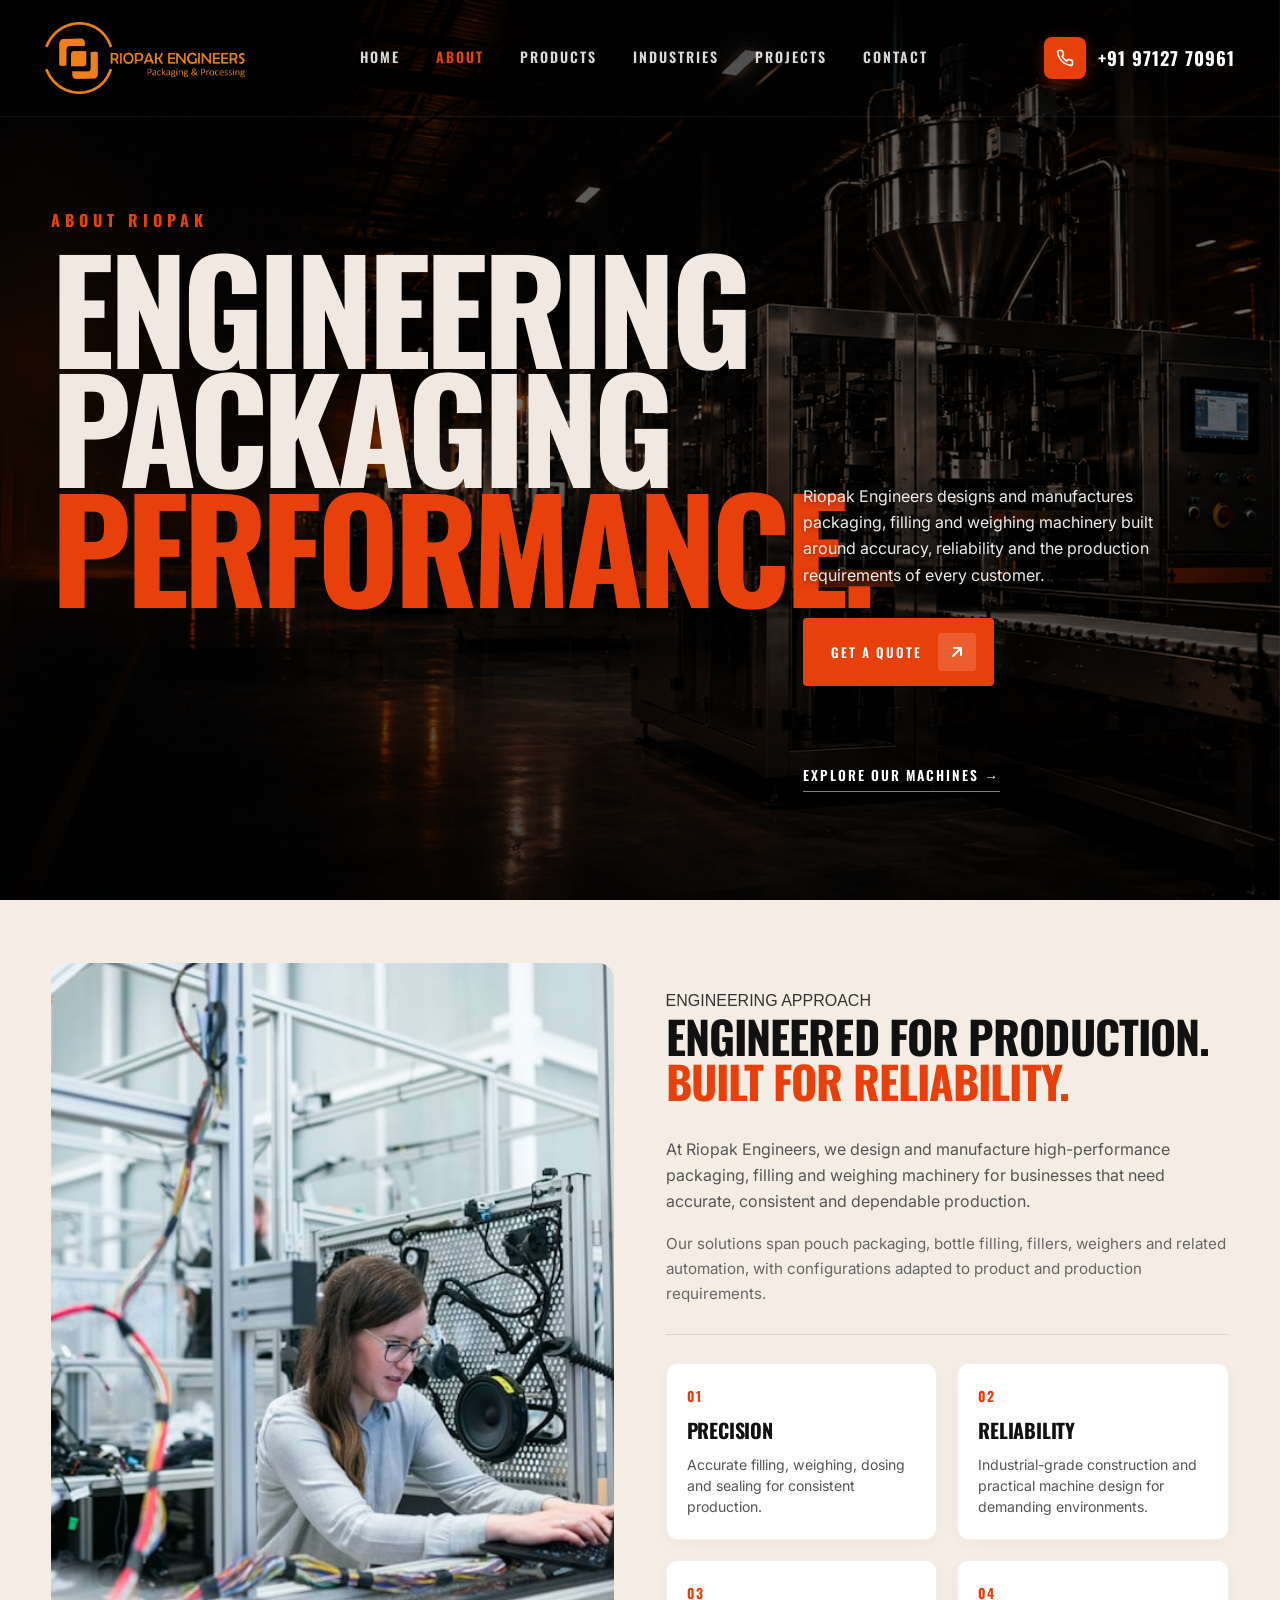
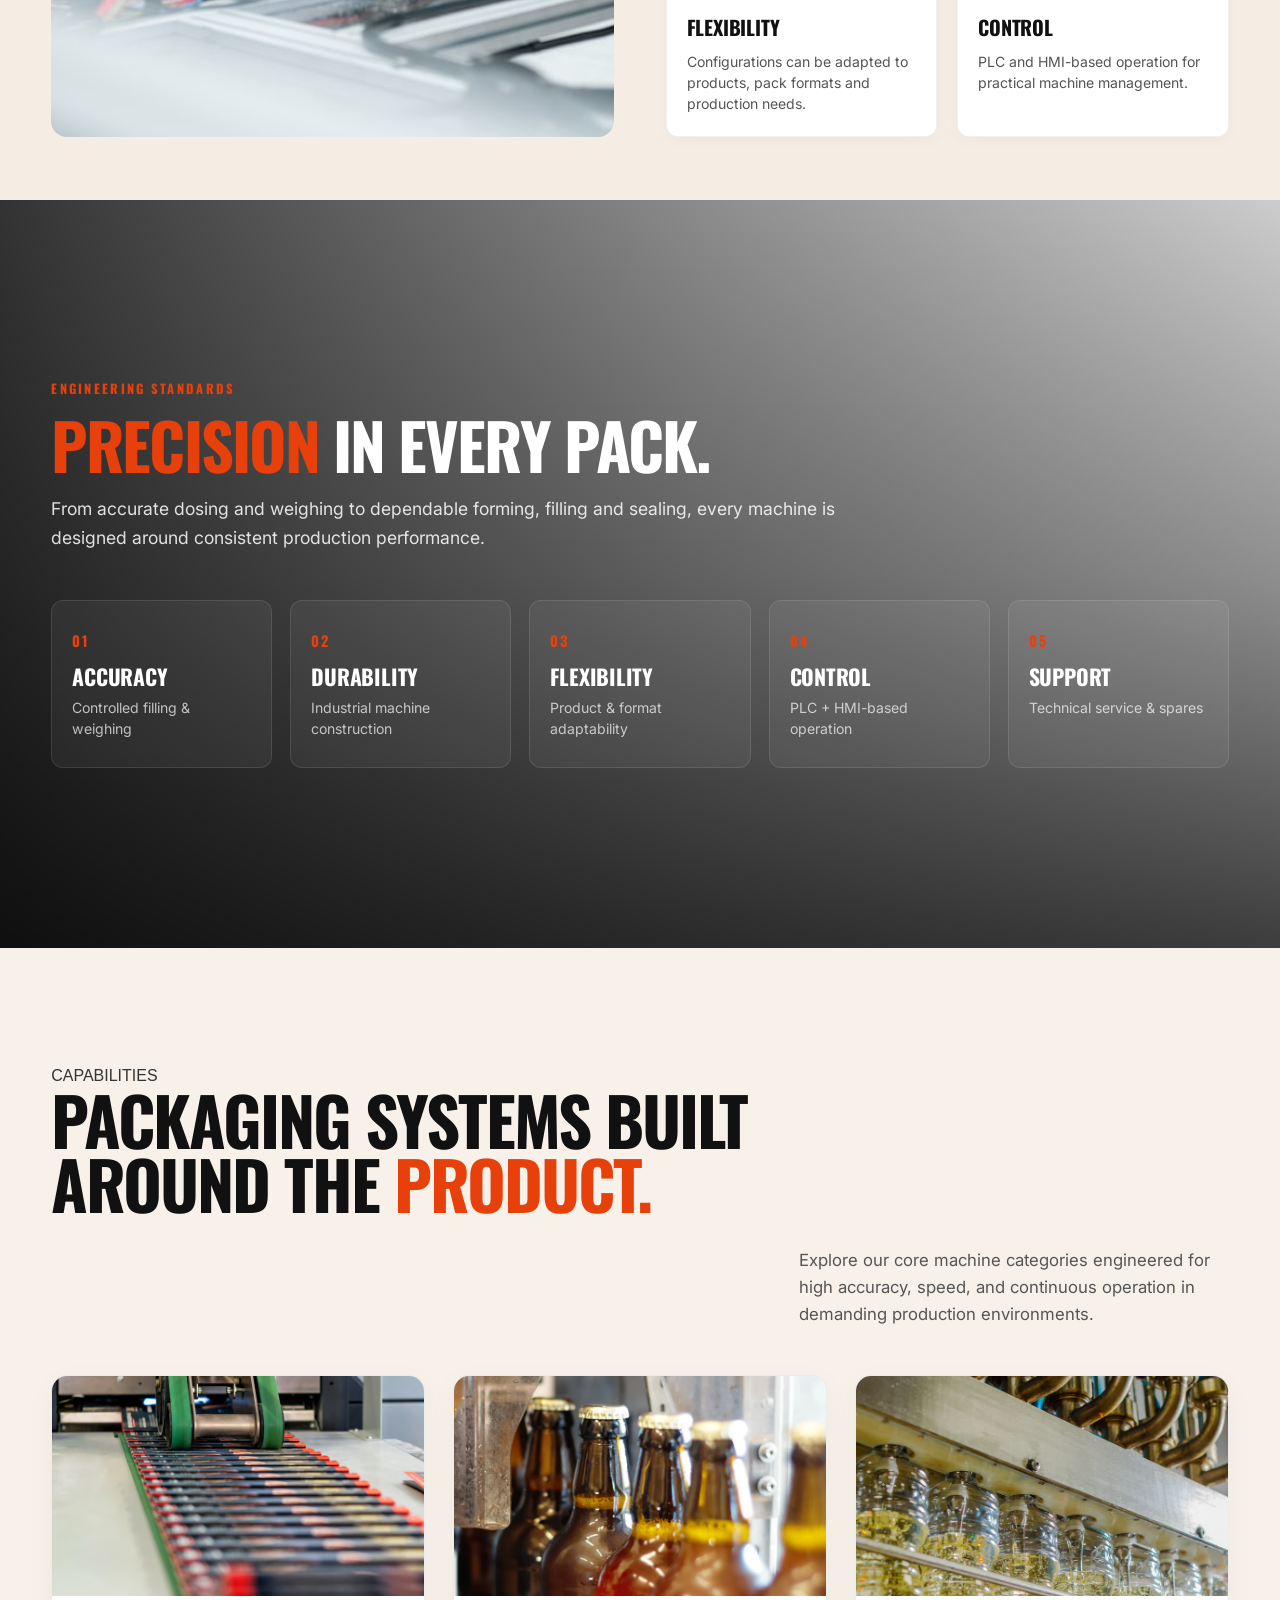
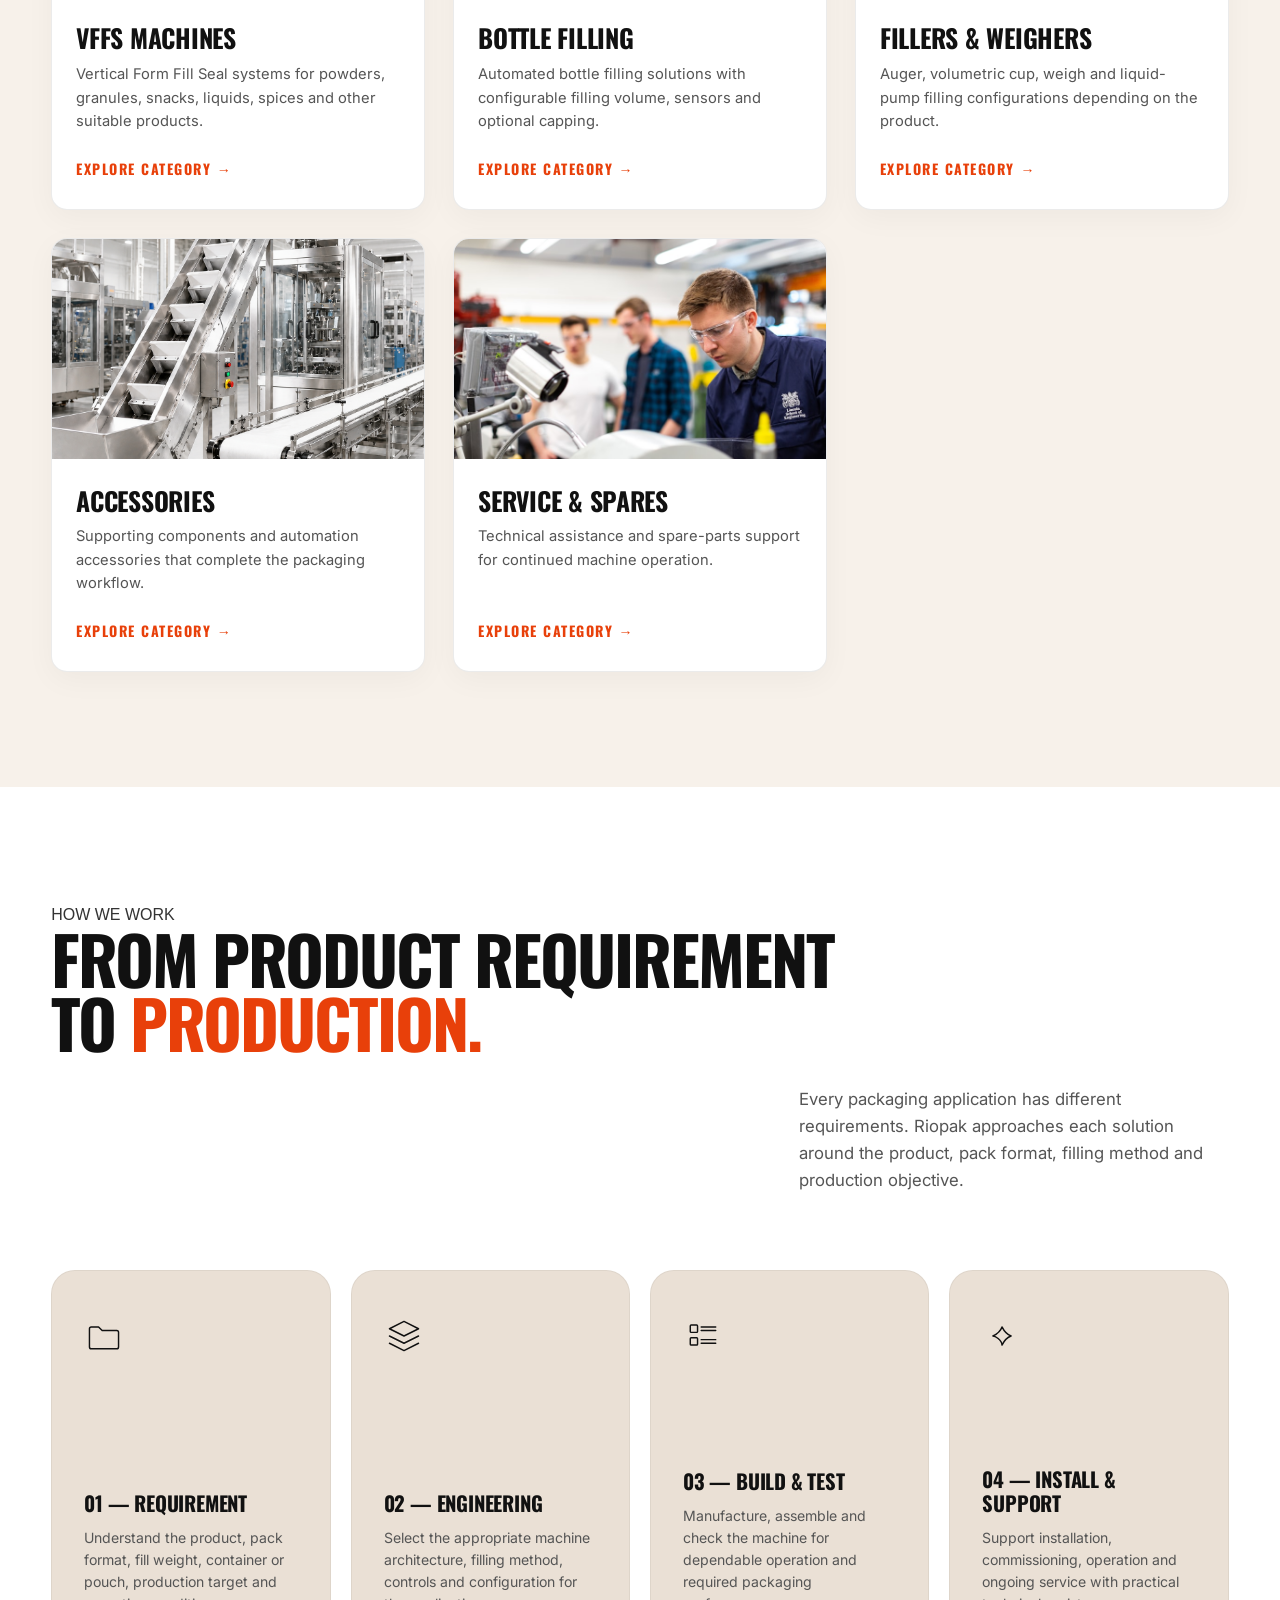
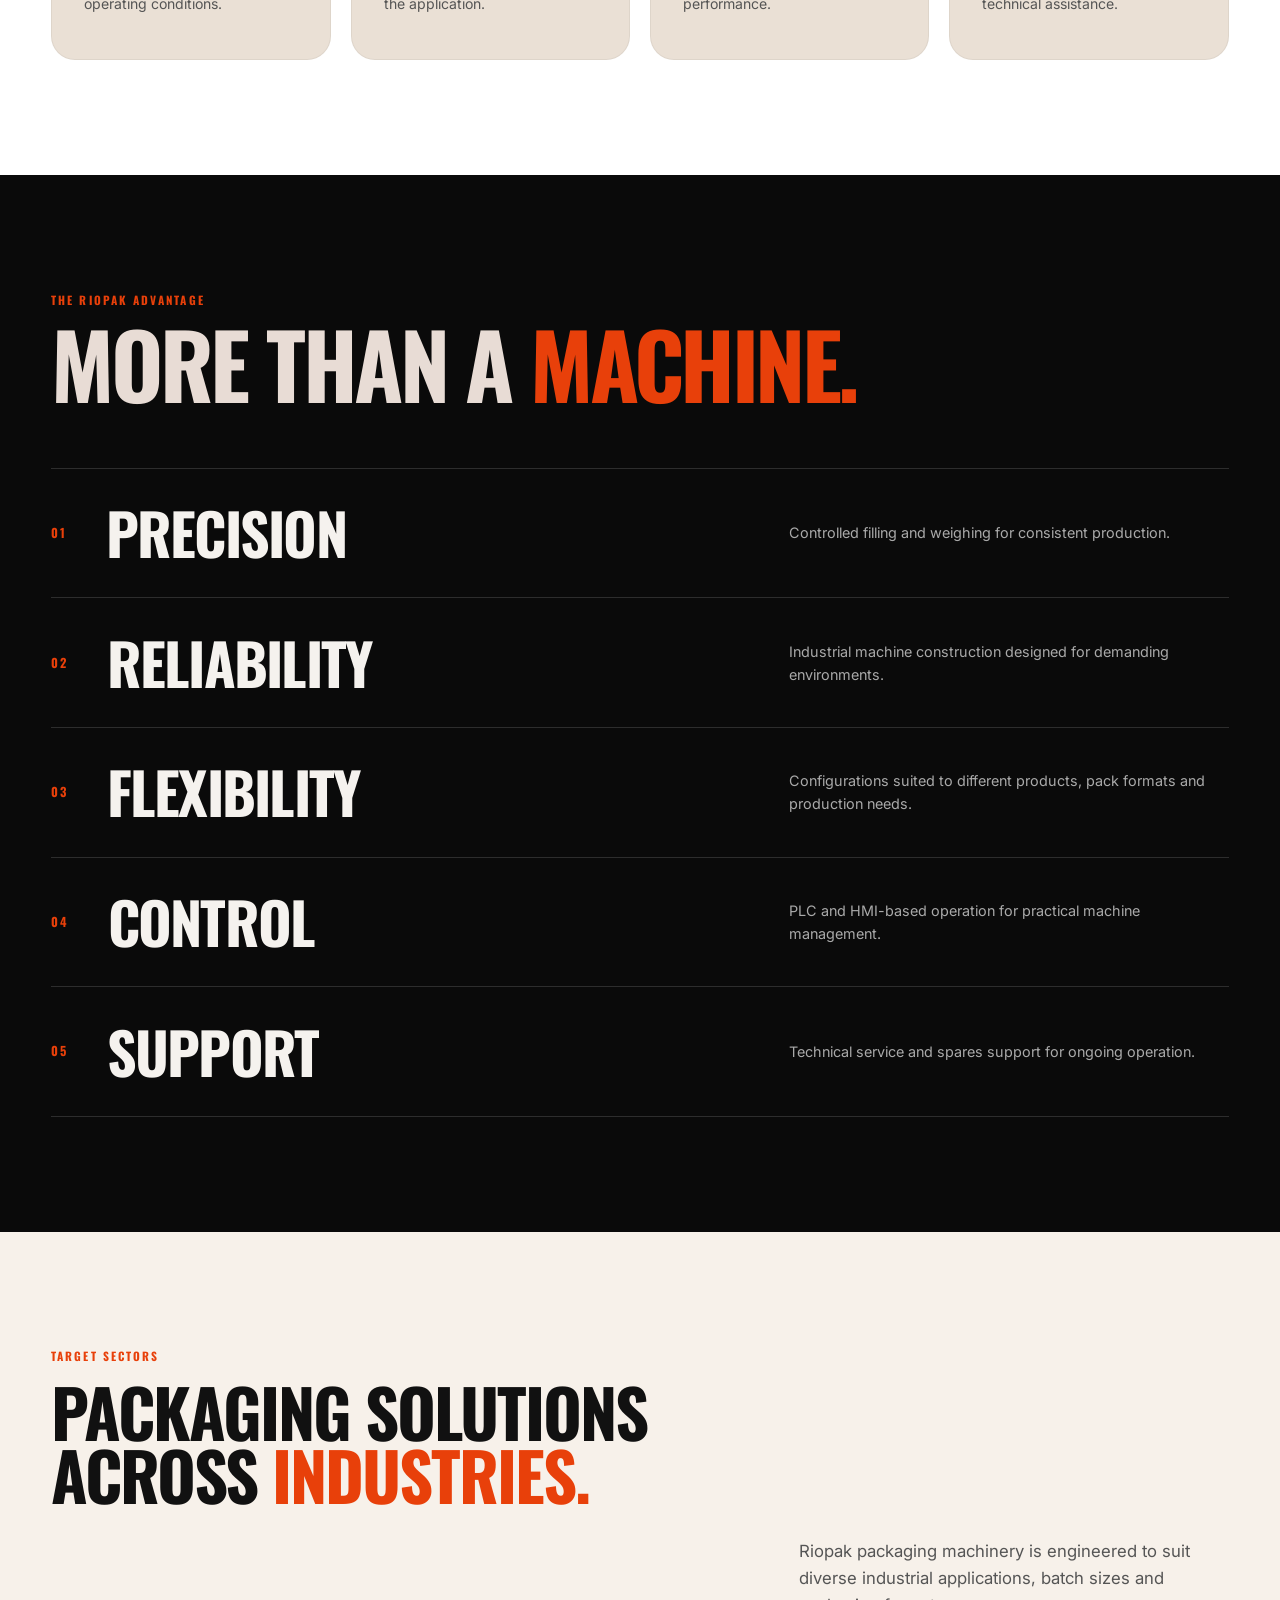
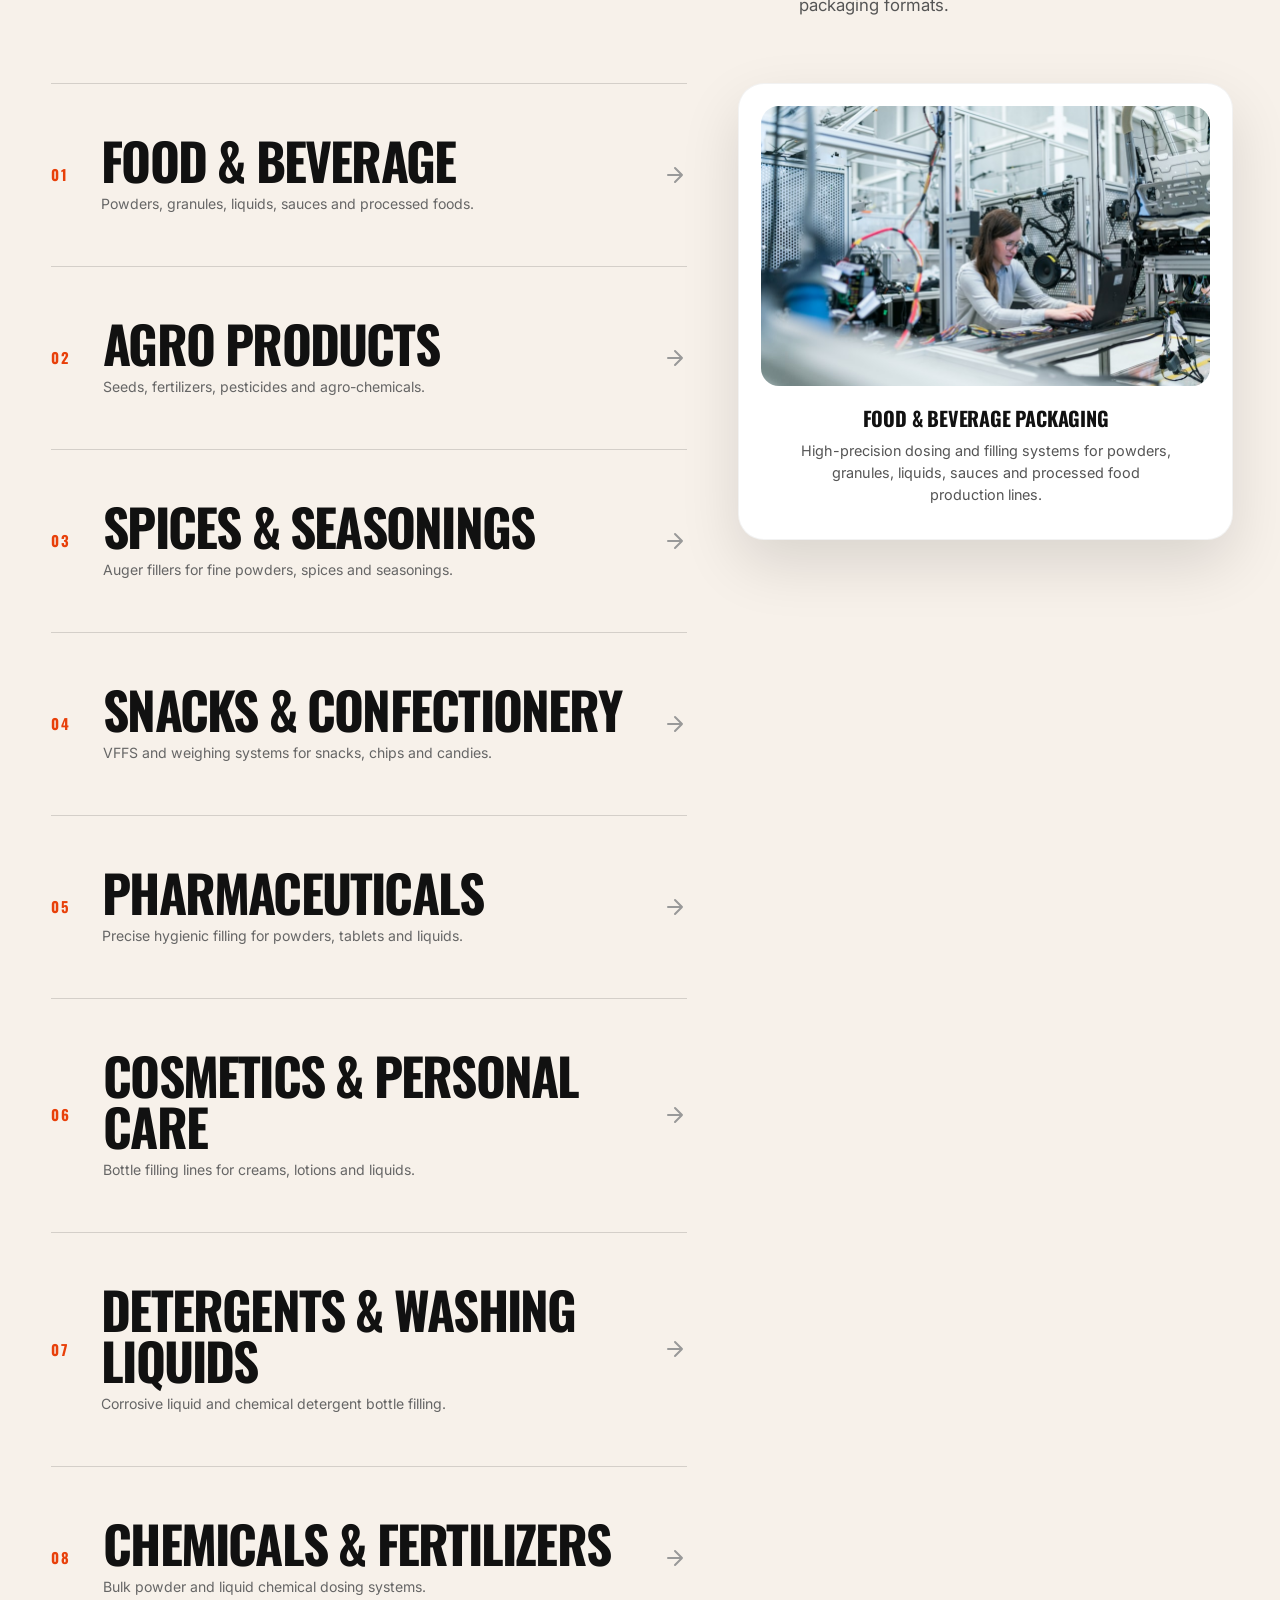
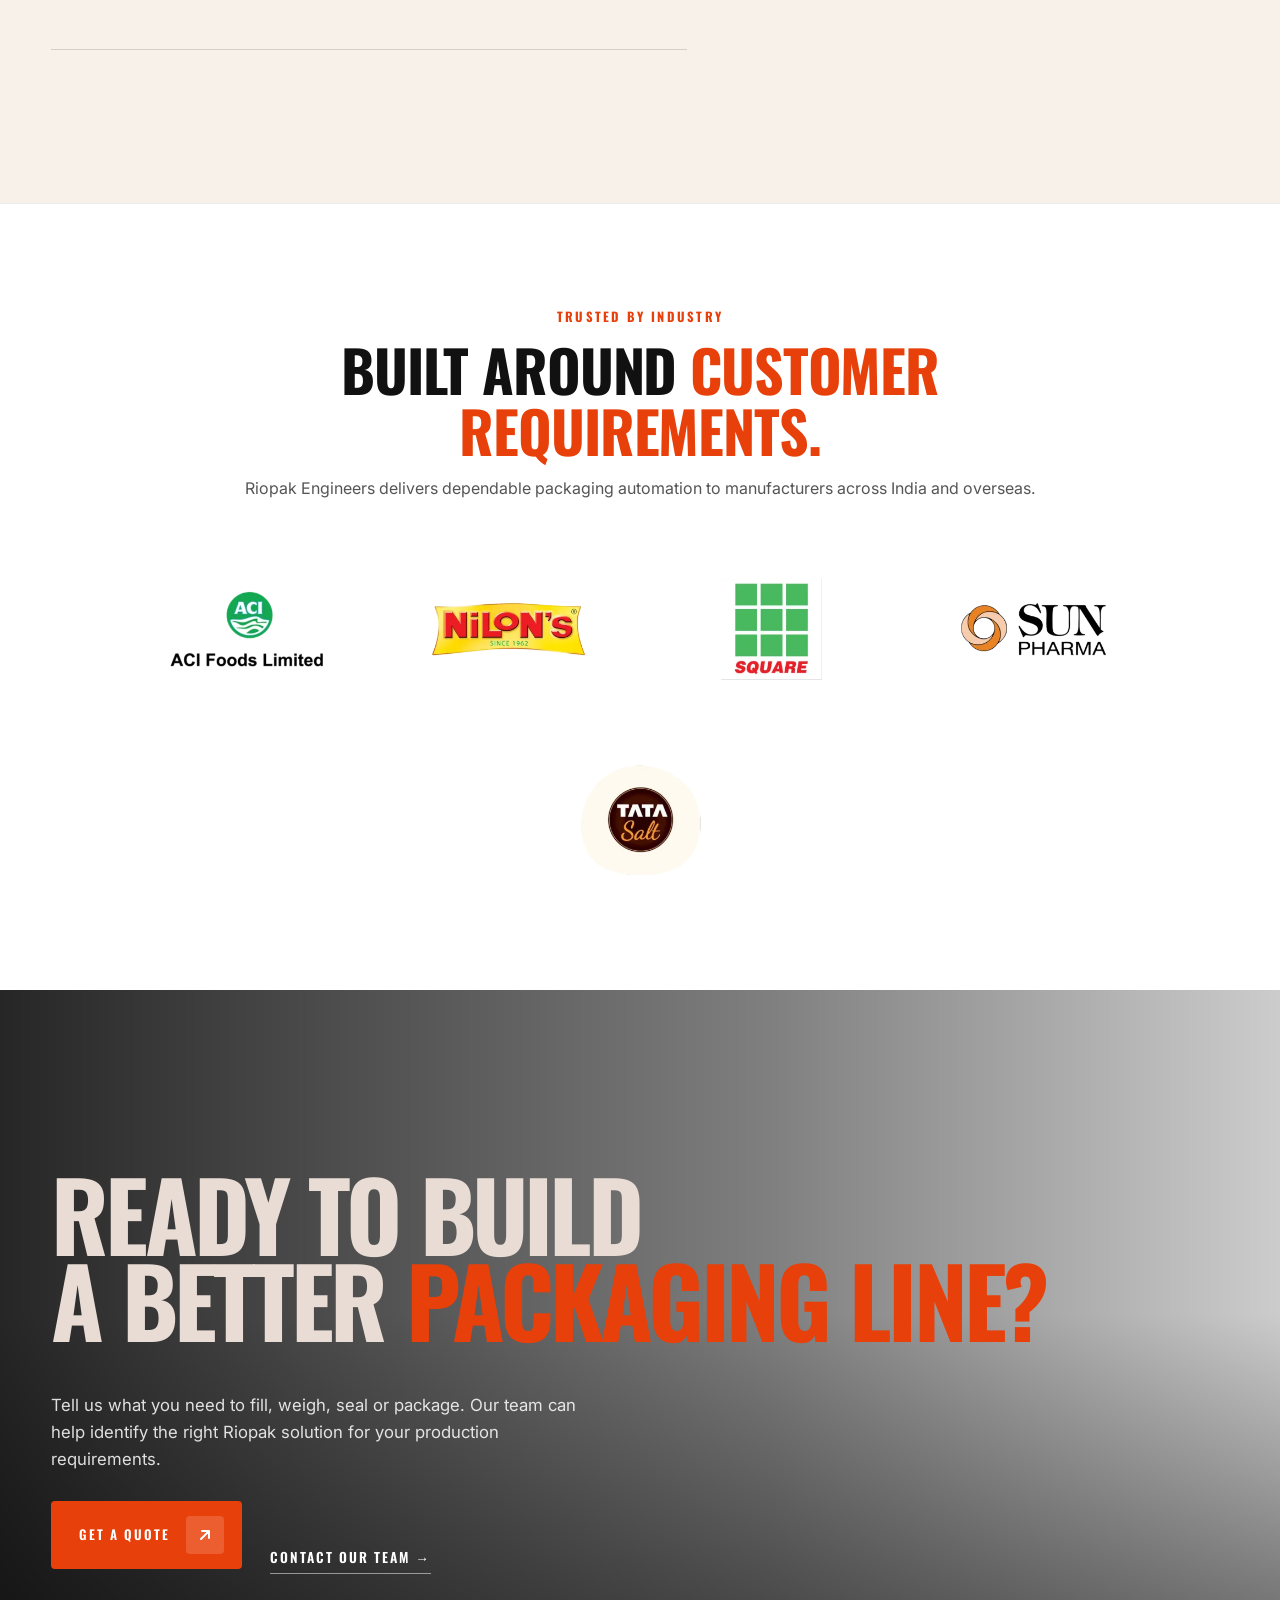
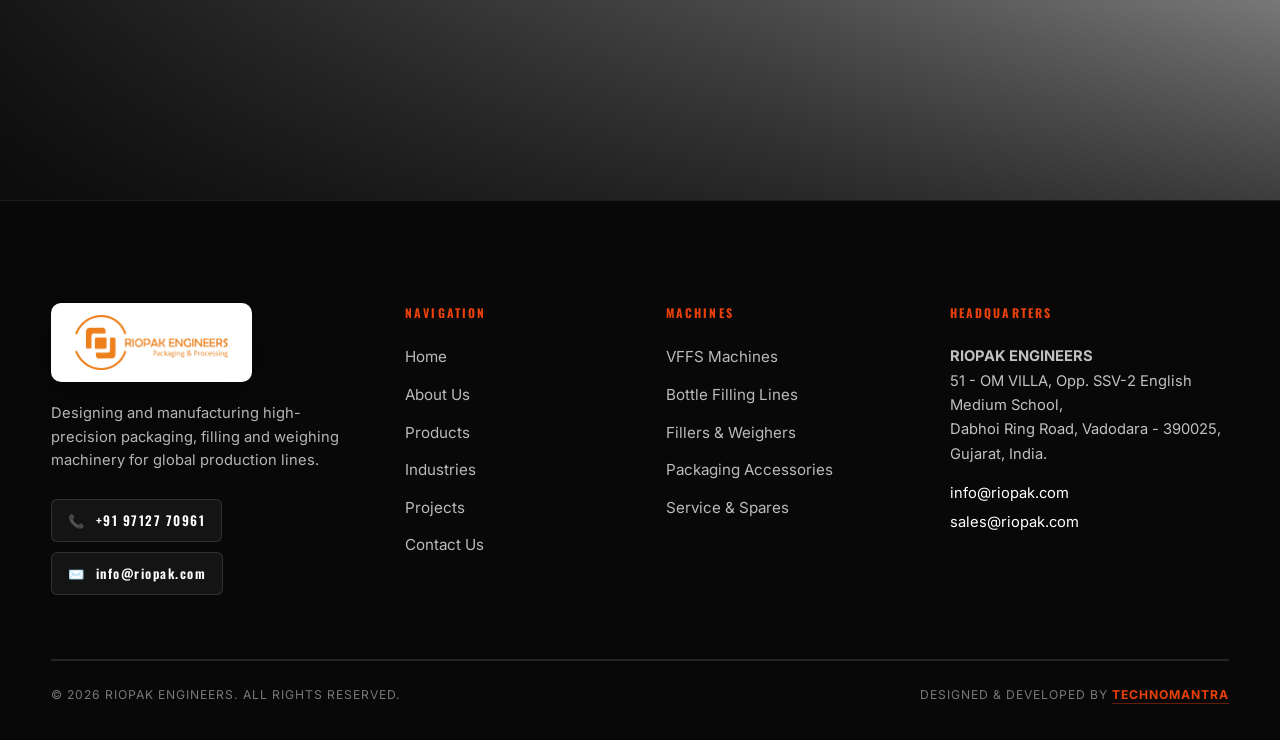
==== pages/about.html @ 873bf97b "Create Industries page with interactive modal, update Contact & About pages, fix mobile & desktop re" ====
<!DOCTYPE html>
<html lang="en">
<head>
    <meta charset="UTF-8">
    <meta name="viewport" content="width=device-width, initial-scale=1.0">
    <title>Riopak Engineers | About Us | Packaging &amp; Processing Machinery</title>
    <meta name="description" content="Learn about Riopak Engineers, a Vadodara-based manufacturer of packaging, filling and weighing machinery designed for accurate, efficient and reliable production.">
    <link rel="icon" href="../assets/images/favicon.png" type="image/png">
    <link rel="preconnect" href="https://fonts.googleapis.com">
    <link rel="preconnect" href="https://fonts.gstatic.com" crossorigin>
    <link href="https://fonts.googleapis.com/css2?family=Oswald:wght@400;500;600;700&family=Inter:wght@400;500;600&display=swap" rel="stylesheet">
    <link rel="stylesheet" href="../css/style.css">
    <link rel="stylesheet" href="../css/animations.css">
    <link rel="stylesheet" href="../css/responsive.css">
</head>
<body>

    <!-- ================= HEADER / NAV ================= -->
    <header class="site-header" id="siteHeader">
        <div class="header-container-fab">
            <a href="../index.html" class="brand-fab">
                <img src="../assets/logos/RIOPAK-ENGINEERS-LOGO.webp" alt="RIOPAK Engineers Logo" class="brand-logo-fab">
            </a>
            <nav class="main-nav-fab" id="mainNav" aria-label="Primary navigation">
                <ul>
                    <li><a href="../index.html">HOME</a></li>
                    <li><a href="about.html" class="active">ABOUT</a></li>
                    <li><a href="products.html">PRODUCTS</a></li>
                    <li><a href="industries.html">INDUSTRIES</a></li>
                    <li><a href="projects.html">PROJECTS</a></li>
                    <li><a href="contact.html">CONTACT</a></li>
                </ul>
            </nav>
            <div class="header-phone-fab">
                <a href="tel:+919712770961" class="phone-badge-link">
                    <span class="phone-icon-box">
                        <svg width="18" height="18" viewBox="0 0 24 24" fill="none" stroke="currentColor" stroke-width="2.2" stroke-linecap="round" stroke-linejoin="round"><path d="M22 16.92v3a2 2 0 0 1-2.18 2 19.79 19.79 0 0 1-8.63-3.07 19.5 19.5 0 0 1-6-6 19.79 19.79 0 0 1-3.07-8.67A2 2 0 0 1 4.11 2h3a2 2 0 0 1 2 1.72 12.84 12.84 0 0 0 .7 2.81 2 2 0 0 1-.45 2.11L8.09 9.91a16 16 0 0 0 6 6l1.27-1.27a2 2 0 0 1 2.11-.45 12.84 12.84 0 0 0 2.81.7A2 2 0 0 1 22 16.92z"/></svg>
                    </span>
                    <span class="phone-number-text">+91 97127 70961</span>
                </a>
            </div>
            <button class="nav-toggle" id="navToggle" aria-label="Toggle menu" aria-expanded="false">
                <span></span><span></span><span></span>
            </button>
        </div>
    </header>

    <main id="main">

        <!-- ================= 01 — CINEMATIC ABOUT HERO ================= -->
        <section class="hero page-hero" id="about-hero">
            <div class="hero-bg" style="background-image: url('../assets/images/hero/hero-section.png');"></div>
            <div class="hero-overlay"></div>
            <div class="hero-inner">
                <span class="hero-label hero-anim" data-hero-delay="0">ABOUT RIOPAK</span>
                <h1 class="hero-giant hero-anim" data-hero-delay="1">
                    <span class="hero-giant-line">ENGINEERING</span>
                    <span class="hero-giant-line">PACKAGING</span>
                    <span class="hero-giant-line text-accent">PERFORMANCE.</span>
                </h1>
                <div class="hero-secondary hero-anim" data-hero-delay="2">
                    <p class="hero-secondary-text">Riopak Engineers designs and manufactures packaging, filling and weighing machinery built around accuracy, reliability and the production requirements of every customer.</p>
                    <div class="cta-actions-fab">
                        <a href="contact.html" class="btn-fab-cta">
                            GET A QUOTE
                            <span class="btn-fab-arrow">
                                <svg width="18" height="18" viewBox="0 0 18 18" fill="none" stroke="currentColor" stroke-width="2" stroke-linecap="round" stroke-linejoin="round"><path d="M5 13L13 5M13 5H6M13 5v7"/></svg>
                            </span>
                        </a>
                        <a href="products.html" class="btn-secondary-link">EXPLORE OUR MACHINES →</a>
                    </div>
                </div>
            </div>
        </section>

        <!-- ================= 02 — WHO WE ARE ================= -->
        <section class="about-section" id="story">
            <div class="about-container">
                <div class="about-grid-fab">
                    <div class="about-media-fab reveal">
                        <img src="../assets/images/about/about-main.jpg" alt="Riopak Engineers machinery manufacturing line" loading="lazy">
                    </div>
                    <div class="about-content-fab reveal delay-1">
                        <span class="process-tagline" style="margin-bottom: 12px;">ENGINEERING APPROACH</span>
                        <h2 class="about-heading">ENGINEERED FOR PRODUCTION.<br><span class="text-accent">BUILT FOR RELIABILITY.</span></h2>
                        <p class="about-text" style="max-width: 100%; margin-bottom: 16px;">
                            At Riopak Engineers, we design and manufacture high-performance packaging, filling and weighing machinery for businesses that need accurate, consistent and dependable production.
                        </p>
                        <p class="about-text" style="max-width: 100%; margin-bottom: 24px; font-size: 0.95rem; color: #666;">
                            Our solutions span pouch packaging, bottle filling, fillers, weighers and related automation, with configurations adapted to product and production requirements.
                        </p>
                        <div class="trust-points-grid">
                            <div class="trust-point-card">
                                <span class="trust-point-badge">01</span>
                                <h4>PRECISION</h4>
                                <p>Accurate filling, weighing, dosing and sealing for consistent production.</p>
                            </div>
                            <div class="trust-point-card">
                                <span class="trust-point-badge">02</span>
                                <h4>RELIABILITY</h4>
                                <p>Industrial-grade construction and practical machine design for demanding environments.</p>
                            </div>
                            <div class="trust-point-card">
                                <span class="trust-point-badge">03</span>
                                <h4>FLEXIBILITY</h4>
                                <p>Configurations can be adapted to products, pack formats and production needs.</p>
                            </div>
                            <div class="trust-point-card">
                                <span class="trust-point-badge">04</span>
                                <h4>CONTROL</h4>
                                <p>PLC and HMI-based operation for practical machine management.</p>
                            </div>
                        </div>
                    </div>
                </div>
            </div>
        </section>

        <!-- ================= 03 — ENGINEERING APPROACH ================= -->
        <section class="statement-banner" id="approach">
            <div class="statement-overlay-fab"></div>
            <div class="statement-container" style="position: relative; z-index: 2; width: min(92vw, 1400px); margin: 0 auto; padding: clamp(70px, 8vw, 120px) 0;">
                <div style="max-width: 800px;">
                    <p class="statement-tagline reveal" style="font-family: 'Oswald', sans-serif; font-size: 0.8rem; font-weight: 700; letter-spacing: 0.18em; text-transform: uppercase; color: #E8400A; margin-bottom: 14px;">ENGINEERING STANDARDS</p>
                    <h2 class="statement-giant reveal delay-1" style="font-family: 'Oswald', sans-serif; font-size: clamp(3rem, 5vw, 5.5rem); font-weight: 700; text-transform: uppercase; letter-spacing: -0.03em; line-height: 0.95; color: #ffffff; margin: 0 0 20px 0;"><span class="text-accent">PRECISION</span> IN EVERY PACK.</h2>
                    <p class="statement-copy reveal delay-2" style="font-family: 'Inter', sans-serif; font-size: 1.1rem; line-height: 1.65; color: rgba(255,255,255,0.85); margin: 0;">
                        From accurate dosing and weighing to dependable forming, filling and sealing, every machine is designed around consistent production performance.
                    </p>
                </div>
                <div class="benefit-strip-grid reveal delay-3">
                    <div class="benefit-card">
                        <span class="benefit-num">01</span>
                        <h3 class="benefit-title">ACCURACY</h3>
                        <p class="benefit-desc">Controlled filling &amp; weighing</p>
                    </div>
                    <div class="benefit-card">
                        <span class="benefit-num">02</span>
                        <h3 class="benefit-title">DURABILITY</h3>
                        <p class="benefit-desc">Industrial machine construction</p>
                    </div>
                    <div class="benefit-card">
                        <span class="benefit-num">03</span>
                        <h3 class="benefit-title">FLEXIBILITY</h3>
                        <p class="benefit-desc">Product &amp; format adaptability</p>
                    </div>
                    <div class="benefit-card">
                        <span class="benefit-num">04</span>
                        <h3 class="benefit-title">CONTROL</h3>
                        <p class="benefit-desc">PLC + HMI-based operation</p>
                    </div>
                    <div class="benefit-card">
                        <span class="benefit-num">05</span>
                        <h3 class="benefit-title">SUPPORT</h3>
                        <p class="benefit-desc">Technical service &amp; spares</p>
                    </div>
                </div>
            </div>
        </section>

        <!-- ================= 04 — WHAT WE ENGINEER ================= -->
        <section class="process-section" id="engineer" style="background: #F7F1EA; padding: clamp(80px, 9vw, 130px) 0;">
            <div class="process-container">
                <div class="process-head-row">
                    <div class="process-head-left">
                        <p class="process-tagline reveal">CAPABILITIES</p>
                        <h2 class="process-heading reveal delay-1">PACKAGING SYSTEMS BUILT<br>AROUND THE <span class="text-accent">PRODUCT.</span></h2>
                    </div>
                    <div class="process-head-right">
                        <p class="process-subtitle reveal delay-2">Explore our core machine categories engineered for high accuracy, speed, and continuous operation in demanding production environments.</p>
                    </div>
                </div>
                <div class="engineer-cards-grid">
                    <article class="engineer-card-editorial reveal">
                        <div class="engineer-card-media">
                            <img src="../assets/images/products/VFFS MACHINES.avif" alt="VFFS Packaging Machines" loading="lazy">
                        </div>
                        <div class="engineer-card-body">
                            <h3 class="engineer-card-title">VFFS MACHINES</h3>
                            <p class="engineer-card-desc">Vertical Form Fill Seal systems for powders, granules, snacks, liquids, spices and other suitable products.</p>
                            <a href="../products/vffs-machines.html" class="engineer-card-link">EXPLORE CATEGORY →</a>
                        </div>
                    </article>
                    <article class="engineer-card-editorial reveal delay-1">
                        <div class="engineer-card-media">
                            <img src="../assets/images/products/BOTTLE FILLING.avif" alt="Bottle Filling Lines" loading="lazy">
                        </div>
                        <div class="engineer-card-body">
                            <h3 class="engineer-card-title">BOTTLE FILLING</h3>
                            <p class="engineer-card-desc">Automated bottle filling solutions with configurable filling volume, sensors and optional capping.</p>
                            <a href="../products/bottle-filling.html" class="engineer-card-link">EXPLORE CATEGORY →</a>
                        </div>
                    </article>
                    <article class="engineer-card-editorial reveal delay-2">
                        <div class="engineer-card-media">
                            <img src="../assets/images/products/FILLERS & WEIGHERSA.avif" alt="Fillers and Weighers" loading="lazy">
                        </div>
                        <div class="engineer-card-body">
                            <h3 class="engineer-card-title">FILLERS &amp; WEIGHERS</h3>
                            <p class="engineer-card-desc">Auger, volumetric cup, weigh and liquid-pump filling configurations depending on the product.</p>
                            <a href="../products/fillers-weighers.html" class="engineer-card-link">EXPLORE CATEGORY →</a>
                        </div>
                    </article>
                    <article class="engineer-card-editorial reveal delay-3">
                        <div class="engineer-card-media">
                            <img src="../assets/images/products/ACCESSORIES.png" alt="Packaging Line Accessories" loading="lazy">
                        </div>
                        <div class="engineer-card-body">
                            <h3 class="engineer-card-title">ACCESSORIES</h3>
                            <p class="engineer-card-desc">Supporting components and automation accessories that complete the packaging workflow.</p>
                            <a href="../products/accessories.html" class="engineer-card-link">EXPLORE CATEGORY →</a>
                        </div>
                    </article>
                    <article class="engineer-card-editorial reveal delay-4">
                        <div class="engineer-card-media">
                            <img src="../assets/images/products/SERVICE_SPARES.jpg" alt="Technical Service & Spares" loading="lazy">
                        </div>
                        <div class="engineer-card-body">
                            <h3 class="engineer-card-title">SERVICE &amp; SPARES</h3>
                            <p class="engineer-card-desc">Technical assistance and spare-parts support for continued machine operation.</p>
                            <a href="../products/service-spares.html" class="engineer-card-link">EXPLORE CATEGORY →</a>
                        </div>
                    </article>
                </div>
            </div>
        </section>

        <!-- ================= 05 — HOW WE WORK ================= -->
        <section class="process-section" id="process" style="background: #ffffff; padding: clamp(80px, 9vw, 130px) 0;">
            <div class="process-container">
                <div class="process-head-row">
                    <div class="process-head-left">
                        <p class="process-tagline reveal">HOW WE WORK</p>
                        <h2 class="process-heading reveal delay-1">FROM PRODUCT REQUIREMENT<br>TO <span class="text-accent">PRODUCTION.</span></h2>
                    </div>
                    <div class="process-head-right">
                        <p class="process-subtitle reveal delay-2">Every packaging application has different requirements. Riopak approaches each solution around the product, pack format, filling method and production objective.</p>
                    </div>
                </div>
                <div class="process-grid">
                    <div class="process-card reveal">
                        <div class="process-card-icon">
                            <svg width="40" height="40" viewBox="0 0 44 44" fill="none" stroke="currentColor" stroke-width="1.8" stroke-linecap="round" stroke-linejoin="round">
                                <path d="M6 14a2 2 0 0 1 2-2h8l4 4h16a2 2 0 0 1 2 2v16a2 2 0 0 1-2 2H8a2 2 0 0 1-2-2V14z"/>
                            </svg>
                        </div>
                        <div class="process-card-body">
                            <h3>01 — REQUIREMENT</h3>
                            <p>Understand the product, pack format, fill weight, container or pouch, production target and operating conditions.</p>
                        </div>
                    </div>
                    <div class="process-card reveal delay-1">
                        <div class="process-card-icon">
                            <svg width="40" height="40" viewBox="0 0 44 44" fill="none" stroke="currentColor" stroke-width="1.8" stroke-linecap="round" stroke-linejoin="round">
                                <path d="M22 6L6 14l16 8 16-8-16-8z"/>
                                <path d="M6 22l16 8 16-8"/>
                                <path d="M6 30l16 8 16-8"/>
                            </svg>
                        </div>
                        <div class="process-card-body">
                            <h3>02 — ENGINEERING</h3>
                            <p>Select the appropriate machine architecture, filling method, controls and configuration for the application.</p>
                        </div>
                    </div>
                    <div class="process-card reveal delay-2">
                        <div class="process-card-icon">
                            <svg width="40" height="40" viewBox="0 0 44 44" fill="none" stroke="currentColor" stroke-width="1.8" stroke-linecap="round" stroke-linejoin="round">
                                <rect x="8" y="10" width="8" height="8" rx="1"/>
                                <path d="M20 12h16M20 16h16"/>
                                <rect x="8" y="24" width="8" height="8" rx="1"/>
                                <path d="M20 26h16M20 30h16"/>
                            </svg>
                        </div>
                        <div class="process-card-body">
                            <h3>03 — BUILD &amp; TEST</h3>
                            <p>Manufacture, assemble and check the machine for dependable operation and required packaging performance.</p>
                        </div>
                    </div>
                    <div class="process-card reveal delay-3">
                        <div class="process-card-icon">
                            <svg width="40" height="40" viewBox="0 0 44 44" fill="none" stroke="currentColor" stroke-width="1.8" stroke-linecap="round" stroke-linejoin="round">
                                <path d="M12 22s8-4 10-10c0 0 4 8 10 10-6 2-10 10-10 10 0-6-8-10-10-10z"/>
                            </svg>
                        </div>
                        <div class="process-card-body">
                            <h3>04 — INSTALL &amp; SUPPORT</h3>
                            <p>Support installation, commissioning, operation and ongoing service with practical technical assistance.</p>
                        </div>
                    </div>
                </div>
            </div>
        </section>

        <!-- ================= 06 — WHY RIOPAK ================= -->
        <section class="why-section" id="advantage">
            <div class="why-container">
                <div class="why-head-row">
                    <div class="why-head-left">
                        <p class="why-tagline reveal">THE RIOPAK ADVANTAGE</p>
                        <h2 class="why-heading reveal delay-1">MORE THAN A <span class="text-accent-light">MACHINE.</span></h2>
                    </div>
                </div>
                <div class="why-list">
                    <div class="why-row reveal">
                        <div class="why-row-left">
                            <span class="why-num">01</span>
                            <h3 class="why-title">PRECISION</h3>
                        </div>
                        <div class="why-row-right">
                            <p class="why-desc">Controlled filling and weighing for consistent production.</p>
                        </div>
                    </div>
                    <div class="why-row reveal delay-1">
                        <div class="why-row-left">
                            <span class="why-num">02</span>
                            <h3 class="why-title">RELIABILITY</h3>
                        </div>
                        <div class="why-row-right">
                            <p class="why-desc">Industrial machine construction designed for demanding environments.</p>
                        </div>
                    </div>
                    <div class="why-row reveal delay-2">
                        <div class="why-row-left">
                            <span class="why-num">03</span>
                            <h3 class="why-title">FLEXIBILITY</h3>
                        </div>
                        <div class="why-row-right">
                            <p class="why-desc">Configurations suited to different products, pack formats and production needs.</p>
                        </div>
                    </div>
                    <div class="why-row reveal delay-3">
                        <div class="why-row-left">
                            <span class="why-num">04</span>
                            <h3 class="why-title">CONTROL</h3>
                        </div>
                        <div class="why-row-right">
                            <p class="why-desc">PLC and HMI-based operation for practical machine management.</p>
                        </div>
                    </div>
                    <div class="why-row reveal delay-4">
                        <div class="why-row-left">
                            <span class="why-num">05</span>
                            <h3 class="why-title">SUPPORT</h3>
                        </div>
                        <div class="why-row-right">
                            <p class="why-desc">Technical service and spares support for ongoing operation.</p>
                        </div>
                    </div>
                </div>
            </div>
        </section>

        <!-- ================= 07 — INDUSTRIES WE SERVE ================= -->
        <section class="industries-section" id="industries">
            <div class="industries-container">
                <div class="industries-head-row">
                    <div class="industries-head-left">
                        <span class="industries-tagline reveal">TARGET SECTORS</span>
                        <h2 class="industries-heading reveal delay-1">PACKAGING SOLUTIONS<br>ACROSS <span class="text-accent">INDUSTRIES.</span></h2>
                    </div>
                    <div class="industries-head-right">
                        <p class="industries-subtitle reveal delay-2">Riopak packaging machinery is engineered to suit diverse industrial applications, batch sizes and packaging formats.</p>
                    </div>
                </div>
                <div class="industries-list-wrap">
                    <div class="industries-list">
                        <div class="industry-row reveal" data-img="../assets/images/industries/food.jpg" data-title="FOOD &amp; BEVERAGE PACKAGING" data-desc="High-precision dosing and filling systems for powders, granules, liquids, sauces and processed food production lines.">
                            <div class="ind-left">
                                <span class="ind-num">01</span>
                                <div class="ind-text-col">
                                    <h3 class="ind-name">FOOD &amp; BEVERAGE</h3>
                                    <p class="ind-subtext">Powders, granules, liquids, sauces and processed foods.</p>
                                </div>
                            </div>
                            <div class="ind-mobile-img"><img src="../assets/images/industries/food.jpg" alt="Food &amp; Beverage" loading="lazy"></div>
                            <div class="ind-arrow"><svg width="24" height="24" viewBox="0 0 24 24" fill="none" stroke="currentColor" stroke-width="2" stroke-linecap="round" stroke-linejoin="round"><path d="M5 12h14M12 5l7 7-7 7"/></svg></div>
                        </div>

                        <div class="industry-row reveal delay-1" data-img="../assets/images/industries/agro.jpg" data-title="AGRO PRODUCT PACKAGING" data-desc="Heavy-duty filling and packaging equipment for seeds, fertilizers, pesticides and agricultural chemicals.">
                            <div class="ind-left">
                                <span class="ind-num">02</span>
                                <div class="ind-text-col">
                                    <h3 class="ind-name">AGRO PRODUCTS</h3>
                                    <p class="ind-subtext">Seeds, fertilizers, pesticides and agro-chemicals.</p>
                                </div>
                            </div>
                            <div class="ind-mobile-img"><img src="../assets/images/industries/agro.jpg" alt="Agro Products" loading="lazy"></div>
                            <div class="ind-arrow"><svg width="24" height="24" viewBox="0 0 24 24" fill="none" stroke="currentColor" stroke-width="2" stroke-linecap="round" stroke-linejoin="round"><path d="M5 12h14M12 5l7 7-7 7"/></svg></div>
                        </div>

                        <div class="industry-row reveal delay-2" data-img="../assets/images/industries/spices.jpg" data-title="SPICE &amp; SEASONING DOSING" data-desc="Auger fillers and weighers designed to handle fine powders, spices, seasoning mixes and aromatic blends without loss.">
                            <div class="ind-left">
                                <span class="ind-num">03</span>
                                <div class="ind-text-col">
                                    <h3 class="ind-name">SPICES &amp; SEASONINGS</h3>
                                    <p class="ind-subtext">Auger fillers for fine powders, spices and seasonings.</p>
                                </div>
                            </div>
                            <div class="ind-mobile-img"><img src="../assets/images/industries/spices.jpg" alt="Spices &amp; Seasonings" loading="lazy"></div>
                            <div class="ind-arrow"><svg width="24" height="24" viewBox="0 0 24 24" fill="none" stroke="currentColor" stroke-width="2" stroke-linecap="round" stroke-linejoin="round"><path d="M5 12h14M12 5l7 7-7 7"/></svg></div>
                        </div>

                        <div class="industry-row reveal delay-3" data-img="../assets/images/industries/snacks.jpg" data-title="SNACK &amp; CONFECTIONERY LINES" data-desc="High-speed VFFS and multi-head weighing systems for delicate snacks, chips, candies and dry fruits.">
                            <div class="ind-left">
                                <span class="ind-num">04</span>
                                <div class="ind-text-col">
                                    <h3 class="ind-name">SNACKS &amp; CONFECTIONERY</h3>
                                    <p class="ind-subtext">VFFS and weighing systems for snacks, chips and candies.</p>
                                </div>
                            </div>
                            <div class="ind-mobile-img"><img src="../assets/images/industries/snacks.jpg" alt="Snacks &amp; Confectionery" loading="lazy"></div>
                            <div class="ind-arrow"><svg width="24" height="24" viewBox="0 0 24 24" fill="none" stroke="currentColor" stroke-width="2" stroke-linecap="round" stroke-linejoin="round"><path d="M5 12h14M12 5l7 7-7 7"/></svg></div>
                        </div>

                        <div class="industry-row reveal" data-img="../assets/images/industries/pharma.jpg" data-title="PHARMACEUTICAL PACKAGING" data-desc="Clean, hygienic, precise filling machinery built to stringent standards for tablets, powders and liquids.">
                            <div class="ind-left">
                                <span class="ind-num">05</span>
                                <div class="ind-text-col">
                                    <h3 class="ind-name">PHARMACEUTICALS</h3>
                                    <p class="ind-subtext">Precise hygienic filling for powders, tablets and liquids.</p>
                                </div>
                            </div>
                            <div class="ind-mobile-img"><img src="../assets/images/industries/pharma.jpg" alt="Pharmaceuticals" loading="lazy"></div>
                            <div class="ind-arrow"><svg width="24" height="24" viewBox="0 0 24 24" fill="none" stroke="currentColor" stroke-width="2" stroke-linecap="round" stroke-linejoin="round"><path d="M5 12h14M12 5l7 7-7 7"/></svg></div>
                        </div>

                        <div class="industry-row reveal delay-1" data-img="../assets/images/industries/cosmetics.jpg" data-title="COSMETICS &amp; PERSONAL CARE" data-desc="Versatile bottle filling and pouch packaging solutions for creams, lotions, shampoos and personal care items.">
                            <div class="ind-left">
                                <span class="ind-num">06</span>
                                <div class="ind-text-col">
                                    <h3 class="ind-name">COSMETICS &amp; PERSONAL CARE</h3>
                                    <p class="ind-subtext">Bottle filling lines for creams, lotions and liquids.</p>
                                </div>
                            </div>
                            <div class="ind-mobile-img"><img src="../assets/images/industries/cosmetics.jpg" alt="Cosmetics &amp; Personal Care" loading="lazy"></div>
                            <div class="ind-arrow"><svg width="24" height="24" viewBox="0 0 24 24" fill="none" stroke="currentColor" stroke-width="2" stroke-linecap="round" stroke-linejoin="round"><path d="M5 12h14M12 5l7 7-7 7"/></svg></div>
                        </div>

                        <div class="industry-row reveal delay-2" data-img="../assets/images/industries/detergents.jpg" data-title="DETERGENT &amp; LIQUID PACKAGING" data-desc="Corrosion-resistant filling and sealing machinery for liquid soaps, chemical detergents and cleaning fluids.">
                            <div class="ind-left">
                                <span class="ind-num">07</span>
                                <div class="ind-text-col">
                                    <h3 class="ind-name">DETERGENTS &amp; WASHING LIQUIDS</h3>
                                    <p class="ind-subtext">Corrosive liquid and chemical detergent bottle filling.</p>
                                </div>
                            </div>
                            <div class="ind-mobile-img"><img src="../assets/images/industries/detergents.jpg" alt="Detergents &amp; Washing Liquids" loading="lazy"></div>
                            <div class="ind-arrow"><svg width="24" height="24" viewBox="0 0 24 24" fill="none" stroke="currentColor" stroke-width="2" stroke-linecap="round" stroke-linejoin="round"><path d="M5 12h14M12 5l7 7-7 7"/></svg></div>
                        </div>

                        <div class="industry-row reveal delay-3" data-img="../assets/images/industries/chemicals.jpg" data-title="INDUSTRIAL CHEMICAL DOSING" data-desc="Heavy-duty bulk powder and liquid dosing systems built for safety, durability and high performance.">
                            <div class="ind-left">
                                <span class="ind-num">08</span>
                                <div class="ind-text-col">
                                    <h3 class="ind-name">CHEMICALS &amp; FERTILIZERS</h3>
                                    <p class="ind-subtext">Bulk powder and liquid chemical dosing systems.</p>
                                </div>
                            </div>
                            <div class="ind-mobile-img"><img src="../assets/images/industries/chemicals.jpg" alt="Chemicals &amp; Fertilizers" loading="lazy"></div>
                            <div class="ind-arrow"><svg width="24" height="24" viewBox="0 0 24 24" fill="none" stroke="currentColor" stroke-width="2" stroke-linecap="round" stroke-linejoin="round"><path d="M5 12h14M12 5l7 7-7 7"/></svg></div>
                        </div>
                    </div>

                    <!-- Sticky Showcase Card -->
                    <div class="industry-card-floating">
                        <div class="industry-card-inner">
                            <div class="industry-card-media">
                                <img src="../assets/images/industries/food.jpg" alt="Industry preview" id="indPreviewImg">
                            </div>
                            <div class="industry-card-body">
                                <h4 class="ind-card-title" id="indCardTitle">FOOD &amp; BEVERAGE PACKAGING</h4>
                                <p class="ind-card-desc" id="indCardDesc">High-precision dosing and filling systems for powders, granules, liquids, sauces and processed food production lines.</p>
                            </div>
                        </div>
                    </div>
                </div>
            </div>
        </section>

        <!-- ================= 08 — PROOF / TRUST ================= -->
        <section class="trust-section" id="trust">
            <div class="trust-container">
                <div class="trust-head">
                    <p class="trust-tagline reveal">TRUSTED BY INDUSTRY</p>
                    <h2 class="trust-title reveal delay-1">BUILT AROUND <span class="text-accent">CUSTOMER REQUIREMENTS.</span></h2>
                    <p class="trust-subtitle reveal delay-2">Riopak Engineers delivers dependable packaging automation to manufacturers across India and overseas.</p>
                </div>
                <div class="trust-logos-wrap reveal delay-3">
                    <div class="logo-row-center">
                        <div class="logo-item"><img src="../assets/images/logos/1.webp" alt="Client Logo 1" loading="lazy"></div>
                        <div class="logo-item"><img src="../assets/images/logos/2.webp" alt="Client Logo 2" loading="lazy"></div>
                        <div class="logo-item"><img src="../assets/images/logos/3.webp" alt="Client Logo 3" loading="lazy"></div>
                        <div class="logo-item"><img src="../assets/images/logos/4.webp" alt="Client Logo 4" loading="lazy"></div>
                        <div class="logo-item"><img src="../assets/images/logos/5.webp" alt="Client Logo 5" loading="lazy"></div>
                    </div>
                </div>
            </div>
        </section>

        <!-- ================= 09 — FINAL CTA ================= -->
        <section class="cta-banner" id="final-cta">
            <div class="cta-overlay-fab"></div>
            <div class="cta-container">
                <div class="cta-grid-fab">
                    <div class="cta-head-left">
                        <h2 class="cta-giant reveal">READY TO BUILD<br>A BETTER <span class="text-accent-light">PACKAGING LINE?</span></h2>
                    </div>
                    <div class="cta-content-right">
                        <p class="cta-copy reveal delay-1">Tell us what you need to fill, weigh, seal or package. Our team can help identify the right Riopak solution for your production requirements.</p>
                        <div class="cta-actions-fab reveal delay-2">
                            <a href="contact.html" class="btn-fab-cta">
                                GET A QUOTE
                                <span class="btn-fab-arrow">
                                    <svg width="18" height="18" viewBox="0 0 18 18" fill="none" stroke="currentColor" stroke-width="2" stroke-linecap="round" stroke-linejoin="round"><path d="M5 13L13 5M13 5H6M13 5v7"/></svg>
                                </span>
                            </a>
                            <a href="contact.html" class="btn-secondary-link">
                                CONTACT OUR TEAM →
                            </a>
                        </div>
                    </div>
                </div>
            </div>
        </section>

    </main>

    <!-- ================= FOOTER ================= -->
    <footer class="site-footer" id="footer">
        <div class="footer-container">
            <div class="footer-top-grid">
                <div class="footer-brand-col reveal">
                    <div class="footer-logo-badge">
                        <img src="../assets/logos/RIOPAK-ENGINEERS-LOGO.webp" alt="RIOPAK Engineers Logo" class="footer-brand-logo">
                    </div>
                    <p class="footer-brand-desc">Designing and manufacturing high-precision packaging, filling and weighing machinery for global production lines.</p>
                    <div class="footer-direct-contact">
                        <a href="tel:+919712770961" class="footer-contact-badge">
                            <span class="badge-icon">📞</span>
                            +91 97127 70961
                        </a>
                        <a href="mailto:info@riopak.com" class="footer-contact-badge">
                            <span class="badge-icon">✉️</span>
                            info@riopak.com
                        </a>
                    </div>
                </div>

                <div class="footer-col-fab reveal delay-1">
                    <h4 class="footer-col-title">NAVIGATION</h4>
                    <nav aria-label="Footer navigation">
                        <ul class="footer-links">
                            <li><a href="../index.html">Home</a></li>
                            <li><a href="about.html">About Us</a></li>
                            <li><a href="products.html">Products</a></li>
                            <li><a href="industries.html">Industries</a></li>
                            <li><a href="projects.html">Projects</a></li>
                            <li><a href="contact.html">Contact Us</a></li>
                        </ul>
                    </nav>
                </div>

                <div class="footer-col-fab reveal delay-2">
                    <h4 class="footer-col-title">MACHINES</h4>
                    <ul class="footer-links">
                        <li><a href="../products/vffs-machines.html">VFFS Machines</a></li>
                        <li><a href="../products/bottle-filling.html">Bottle Filling Lines</a></li>
                        <li><a href="../products/fillers-weighers.html">Fillers &amp; Weighers</a></li>
                        <li><a href="../products/accessories.html">Packaging Accessories</a></li>
                        <li><a href="../products/service-spares.html">Service &amp; Spares</a></li>
                    </ul>
                </div>

                <div class="footer-col-fab reveal delay-3">
                    <h4 class="footer-col-title">HEADQUARTERS</h4>
                    <address class="footer-contact-block">
                        <p class="footer-address">
                            <strong>RIOPAK ENGINEERS</strong><br>
                            51 - OM VILLA, Opp. SSV-2 English Medium School,<br>
                            Dabhoi Ring Road, Vadodara - 390025,<br>
                            Gujarat, India.
                        </p>
                        <div class="footer-emails">
                            <a href="mailto:info@riopak.com" class="footer-email-link">info@riopak.com</a>
                            <a href="mailto:sales@riopak.com" class="footer-email-link">sales@riopak.com</a>
                        </div>
                    </address>
                </div>
            </div>

            <div class="footer-bottom-fab">
                <p class="copyright-text">&copy; <span id="year"></span> RIOPAK ENGINEERS. ALL RIGHTS RESERVED.</p>
                <p class="footer-credit">Designed &amp; Developed by <a href="https://technomantra.in/" target="_blank" rel="noopener noreferrer" class="technomantra-link">Technomantra</a></p>
            </div>
        </div>
    </footer>

    <!-- ================= SCRIPTS ================= -->
    <script src="../js/navigation.js"></script>
    <script src="../js/animations.js"></script>
    <script src="../js/smooth-scroll.js"></script>
    <script src="../js/main.js"></script>
</body>
</html>
---- css/style.css ----
/* ============ RIOPAK ENGINEERS – Main Styles (Fabrecor-inspired visual language) ============ */

:root {
  --primary: #0d3b66;
  --primary-dark: #082744;
  --accent: #f4a300;
  --accent-light: #ffb833;
  --dark: #0c1116;
  --text: #333;
  --muted: #6b7280;
  --light: #f5f5f3;
  --white: #ffffff;
  --radius: 4px;
  --shadow: 0 20px 50px rgba(8, 39, 68, 0.12);
  --transition: all 0.35s cubic-bezier(0.25, 0.46, 0.45, 0.94);
}

* { margin: 0; padding: 0; box-sizing: border-box; }

html { scroll-behavior: smooth; }

body {
  font-family: "Segoe UI", Roboto, Arial, sans-serif;
  color: var(--text);
  line-height: 1.6;
  background: var(--white);
  overflow-x: hidden;
}

img { max-width: 100%; display: block; }
ul { list-style: none; }
a { text-decoration: none; color: inherit; }

.container {
  width: min(1280px, 92%);
  margin-inline: auto;
}

.section { padding: 120px 0; }
.section-alt { background: var(--light); }
.center { text-align: center; margin-top: 56px; }

/* ---------- Typography scale ---------- */
h1, h2, h3 {
  font-weight: 800;
  letter-spacing: -0.02em;
  line-height: 1.05;
  text-transform: uppercase;
}

/* ---------- Buttons ---------- */
.btn {
  display: inline-block;
  padding: 16px 36px;
  border-radius: 999px;
  font-weight: 700;
  font-size: 0.85rem;
  letter-spacing: 2px;
  text-transform: uppercase;
  transition: var(--transition);
  border: 2px solid transparent;
  cursor: pointer;
}
.btn-primary {
  background: var(--accent);
  color: var(--dark);
}
.btn-primary:hover { background: var(--accent-light); transform: translateY(-3px); box-shadow: 0 12px 28px rgba(244, 163, 0, 0.35); }
.btn-outline {
  border-color: rgba(255, 255, 255, 0.7);
  color: var(--white);
}
.btn-outline:hover { background: var(--white); color: var(--primary); border-color: var(--white); }
.btn-light {
  background: var(--white);
  color: var(--primary);
}
.btn-light:hover { transform: translateY(-3px); box-shadow: var(--shadow); }
.btn-lg { padding: 18px 44px; font-size: 0.9rem; }

.link-arrow {
  color: var(--primary);
  font-weight: 700;
  font-size: 0.85rem;
  letter-spacing: 1.5px;
  text-transform: uppercase;
  transition: var(--transition);
}
.link-arrow:hover { color: var(--accent); letter-spacing: 2.5px; }

/* ---------- Header (Fabrecor Style) ---------- */
.site-header {
  position: absolute;
  top: 0;
  left: 0;
  right: 0;
  z-index: 1000;
  background: transparent;
  transition: background 0.4s ease, box-shadow 0.4s ease, backdrop-filter 0.4s ease;
  border-bottom: 1px solid rgba(255, 255, 255, 0.08);
}
.site-header.scrolled {
  position: fixed;
  background: rgba(10, 10, 10, 0.92);
  backdrop-filter: blur(14px);
  box-shadow: 0 4px 30px rgba(0, 0, 0, 0.4);
  border-bottom-color: rgba(255, 255, 255, 0.12);
}
.header-container-fab {
  display: flex;
  align-items: center;
  justify-content: space-between;
  width: 100%;
  max-width: 100%;
  margin: 0;
  padding: 22px clamp(24px, 3.5vw, 60px);
  transition: padding 0.4s ease;
}
.site-header.scrolled .header-container-fab {
  padding: 14px clamp(24px, 3.5vw, 60px);
}
.brand-logo-fab {
  height: 72px;
  width: auto;
  display: block;
}
.main-nav-fab ul {
  display: flex;
  align-items: center;
  gap: 36px;
  list-style: none;
  margin: 0;
  padding: 0;
}
.main-nav-fab a {
  font-family: 'Oswald', sans-serif;
  font-size: 0.88rem;
  font-weight: 600;
  letter-spacing: 2px;
  text-transform: uppercase;
  color: rgba(255, 255, 255, 0.85);
  text-decoration: none;
  padding: 6px 0;
  transition: color 0.3s ease;
  position: relative;
}
.main-nav-fab a:hover,
.main-nav-fab a.active {
  color: #E8400A;
}

/* Phone Call Badge */
.header-phone-fab {
  display: flex;
  align-items: center;
}
.phone-badge-link {
  display: inline-flex;
  align-items: center;
  gap: 12px;
  text-decoration: none;
  transition: transform 0.3s ease;
}
.phone-icon-box {
  width: 42px;
  height: 42px;
  background: #E8400A;
  border-radius: 8px;
  display: flex;
  align-items: center;
  justify-content: center;
  color: #ffffff;
  box-shadow: 0 4px 15px rgba(232, 64, 10, 0.35);
  transition: background 0.3s ease, transform 0.3s ease;
}
.phone-number-text {
  font-family: 'Oswald', sans-serif;
  font-size: 1.15rem;
  font-weight: 700;
  letter-spacing: 1px;
  color: #ffffff;
  text-transform: uppercase;
  transition: color 0.3s ease;
}
.phone-badge-link:hover {
  transform: translateY(-2px);
}
.phone-badge-link:hover .phone-icon-box {
  background: #ff4d12;
  transform: scale(1.05);
}

.nav-toggle {
  display: none;
  flex-direction: column;
  gap: 5px;
  background: none;
  border: none;
  cursor: pointer;
  padding: 6px;
}
.nav-toggle span {
  width: 26px;
  height: 3px;
  background: #fff;
  border-radius: 999px;
  transition: var(--transition);
}

/* ---------- Hero ---------- */
.hero {
  position: relative;
  min-height: 100vh;
  height: 100svh;
  display: flex;
  align-items: stretch;
  overflow: hidden;
}
.hero-bg {
  position: absolute;
  inset: 0;
  background-size: cover;
  background-position: center;
  transform: scale(1.06);
  animation: heroZoom 14s ease-out forwards;
}
@keyframes heroZoom {
  to { transform: scale(1); }
}
.hero-overlay {
  position: absolute;
  inset: 0;
  background: linear-gradient(
    to bottom,
    rgba(0, 0, 0, 0.68) 0%,
    rgba(0, 0, 0, 0.55) 40%,
    rgba(0, 0, 0, 0.72) 100%
  );
}
.hero-inner {
  position: relative;
  z-index: 2;
  width: 100%;
  min-height: 100vh;
  min-height: 100svh;
  padding: clamp(160px, 22vh, 220px) clamp(24px, 4vw, 56px) 60px;
  display: flex;
  flex-direction: column;
  justify-content: flex-start;
}

/* Hero small label */
.hero-label {
  font-family: 'Oswald', sans-serif;
  font-size: clamp(0.9rem, 1.25vw, 1.25rem);
  font-weight: 700;
  letter-spacing: 5px;
  text-transform: uppercase;
  color: #E8400A;
  margin-top: 10px;
  margin-bottom: 12px;
  display: inline-block;
}

/* Giant heading */
.hero-giant {
  font-family: 'Oswald', sans-serif;
  font-size: clamp(4.2rem, 11vw, 12.8rem);
  font-weight: 700;
  text-transform: uppercase;
  letter-spacing: -0.04em;
  line-height: 0.85;
  color: #F0E8E1;
  margin: 0;
  padding: 0;
  max-width: 74vw;
}
.hero-giant-line {
  display: block;
}
.hero-giant-line.text-accent {
  color: #E8400A;
}

/* Right-side secondary content */
.hero-secondary {
  position: absolute;
  right: clamp(24px, 6vw, 8%);
  bottom: clamp(60px, 12vh, 20%);
  max-width: 400px;
  z-index: 3;
}
.hero-secondary-heading {
  font-family: 'Oswald', sans-serif;
  font-size: clamp(2rem, 4vw, 3.2rem);
  font-weight: 700;
  text-transform: uppercase;
  letter-spacing: -0.01em;
  line-height: 1.05;
  color: #fff;
  margin-bottom: 20px;
}
.hero-secondary-text {
  font-family: 'Inter', sans-serif;
  font-size: 1rem;
  line-height: 1.65;
  color: rgba(255, 255, 255, 0.92);
  margin-bottom: 30px;
  max-width: 360px;
  text-shadow: 0 1px 6px rgba(0, 0, 0, 0.5);
}

/* Contact Page Specific Wide Hero Layout */
#contact-hero .hero-inner {
  padding: clamp(120px, 15vh, 160px) clamp(24px, 4vw, 60px) clamp(36px, 5vh, 60px);
  justify-content: space-between;
}
#contact-hero .hero-main-col {
  width: 100%;
  max-width: 100%;
}
#contact-hero .hero-giant {
  font-size: clamp(3rem, 7.8vw, 9.8rem);
  letter-spacing: -0.035em;
  line-height: 0.89;
  width: 100%;
}
#contact-hero .hero-bottom-row {
  display: flex;
  align-items: flex-end;
  justify-content: space-between;
  gap: clamp(24px, 4vw, 50px);
  width: 100%;
  margin-top: clamp(20px, 3vh, 40px);
  padding-top: clamp(18px, 2.5vh, 28px);
  border-top: 1px solid rgba(255, 255, 255, 0.15);
}
#contact-hero .hero-secondary-text {
  font-size: clamp(0.92rem, 1.1vw, 1.08rem);
  line-height: 1.6;
  color: rgba(255, 255, 255, 0.88);
  margin: 0;
  max-width: 560px;
  text-shadow: none;
}

/* Hero CTA */
.btn-hero-cta {
  display: inline-flex;
  align-items: center;
  gap: 10px;
  padding: 16px 40px;
  background: var(--accent);
  color: var(--dark);
  font-family: 'Oswald', sans-serif;
  font-weight: 600;
  font-size: 0.85rem;
  letter-spacing: 2px;
  text-transform: uppercase;
  text-decoration: none;
  border-radius: 3px;
  border: none;
  cursor: pointer;
  transition: var(--transition);
}
.btn-hero-cta:hover {
  background: var(--accent-light);
  transform: translateY(-2px);
  box-shadow: 0 8px 25px rgba(244, 163, 0, 0.4);
}

/* Hero entrance animations */
.hero-anim {
  opacity: 0;
  transform: translateY(50px);
  transition: opacity 1.2s cubic-bezier(0.25, 0.46, 0.45, 0.94),
              transform 1.2s cubic-bezier(0.25, 0.46, 0.45, 0.94);
}
.hero-anim[data-hero-delay="1"] {
  transition-delay: 0.3s;
}
.hero-anim[data-hero-delay="2"] {
  transition-delay: 0.7s;
  transform: translateY(40px);
}
.hero-anim.hero-visible {
  opacity: 1;
  transform: translateY(0);
}

/* Hide old hero classes if they leak */
.hero-tagline,
.hero-content,
.hero-subtitle,
.hero-actions,
.scroll-cue {
  display: none !important;
}

/* ---------- Section headings ---------- */
.section-head {
  max-width: 820px;
  margin: 0 auto 72px;
}
.section-tagline {
  text-transform: uppercase;
  letter-spacing: 5px;
  color: var(--accent);
  font-weight: 700;
  font-size: 0.8rem;
  margin-bottom: 16px;
  display: flex;
  align-items: center;
  gap: 14px;
}
.section-tagline::before {
  content: "";
  width: 40px;
  height: 2px;
  background: var(--accent);
}
.section-title {
  font-size: clamp(2rem, 4.5vw, 3.4rem);
  color: var(--primary-dark);
  margin-bottom: 20px;
}
.section-subtitle {
  color: var(--muted);
  font-size: 1.05rem;
  max-width: 640px;
}

/* ---------- Process ---------- */
.process-section {
  background: #F5EDE4;
  padding: clamp(80px, 9vw, 140px) 0 clamp(40px, 4vw, 60px);
}
.process-container {
  width: min(92vw, 1400px);
  margin: 0 auto;
}

/* Orange accent text */
.text-accent {
  color: #E8400A;
}

/* Heading row: heading full-width, paragraph below-right */
.process-head-row {
  display: block;
}
.process-head-left {
  max-width: 100%;
}
.process-heading {
  font-family: 'Oswald', sans-serif;
  font-size: clamp(3rem, 5.2vw, 6rem);
  font-weight: 700;
  text-transform: uppercase;
  letter-spacing: -0.03em;
  line-height: 0.95;
  color: #111111;
  margin: 0;
}
.process-head-right {
  max-width: 430px;
  margin-left: auto;
  margin-top: clamp(20px, 2.5vw, 36px);
}
.process-subtitle {
  font-family: 'Inter', sans-serif;
  font-size: 1.05rem;
  line-height: 1.6;
  color: #555;
  margin: 0;
}

/* Cards grid */
.process-grid {
  display: grid;
  grid-template-columns: repeat(4, 1fr);
  gap: 20px;
  margin-top: clamp(45px, 6vw, 85px);
  border-top: none;
}

/* Individual card (Matches Reference Image Exactly) */
.process-card {
  background: #EAE0D5;
  border: 1px solid rgba(0, 0, 0, 0.05);
  border-radius: 24px;
  padding: clamp(36px, 3.5vw, 48px) clamp(24px, 2.5vw, 32px);
  min-height: 390px;
  display: flex;
  flex-direction: column;
  justify-content: space-between;
  transition: transform 0.4s cubic-bezier(0.2, 0.65, 0.2, 1), background-color 0.4s ease, box-shadow 0.4s ease;
  position: relative;
  overflow: hidden;
}
.process-card:hover {
  transform: translateY(-8px);
  background: #E4D8CC;
  box-shadow: 0 20px 45px rgba(0, 0, 0, 0.08);
}

/* Card Top Icon */
.process-card-icon {
  margin-bottom: auto;
  display: flex;
  align-items: flex-start;
  width: 100%;
}
.process-card-icon svg {
  width: 40px;
  height: 40px;
  stroke: #111111;
  stroke-width: 1.6;
  fill: none;
  transition: transform 0.35s ease, stroke 0.35s ease;
}
.process-card:hover .process-card-icon svg {
  stroke: #E8400A;
  transform: translateY(-2px);
}

/* Card Body */
.process-card-body {
  margin-top: auto;
  display: flex;
  flex-direction: column;
}
.process-card-body h3 {
  font-family: 'Oswald', sans-serif;
  font-size: clamp(1.2rem, 1.6vw, 1.55rem);
  font-weight: 700;
  text-transform: uppercase;
  letter-spacing: -0.01em;
  line-height: 1.15;
  color: #111111;
  margin-bottom: 12px;
  transition: color 0.3s ease;
}
.process-card:hover .process-card-body h3 {
  color: #E8400A;
}
.process-card-body p {
  font-family: 'Inter', sans-serif;
  font-size: 0.88rem;
  line-height: 1.55;
  color: #555555;
  margin: 0;
}

/* Remove old process-step styles from leaking */
.process-step {
  display: none !important;
}

/* ---------- About (Fabrecor-style) ---------- */
.about-section {
  background: #F5EDE4;
  min-height: 100vh;
  display: flex;
  align-items: center;
  padding: clamp(40px, 4vw, 70px) 0;
}
.about-container {
  width: min(92vw, 1400px);
  margin: 0 auto;
}
.about-grid-fab {
  display: grid;
  grid-template-columns: 1fr 1fr;
  gap: clamp(36px, 4vw, 70px);
  align-items: stretch;
}

/* Image */
.about-media-fab {
  position: relative;
}
.about-media-fab img {
  width: 100%;
  height: 100%;
  object-fit: cover;
  border-radius: 16px;
  display: block;
}

/* Content */
.about-content-fab {
  padding-top: clamp(10px, 2vw, 30px);
}
.about-heading {
  font-family: 'Oswald', sans-serif;
  font-size: clamp(2.2rem, 3.5vw, 3.8rem);
  font-weight: 700;
  text-transform: uppercase;
  letter-spacing: -0.02em;
  line-height: 1;
  color: #111;
  margin: 0 0 clamp(20px, 2.5vw, 32px) 0;
}
.about-text {
  font-family: 'Inter', sans-serif;
  font-size: 1rem;
  line-height: 1.65;
  color: #555;
  margin-bottom: clamp(28px, 3vw, 40px);
  max-width: 480px;
}

/* CTA Button */
.btn-fab-cta {
  display: inline-flex;
  align-items: center;
  gap: 0;
  background: #E8400A;
  color: #fff;
  font-family: 'Oswald', sans-serif;
  font-weight: 600;
  font-size: 0.82rem;
  letter-spacing: 2px;
  text-transform: uppercase;
  text-decoration: none;
  padding: 15px 18px 15px 28px;
  border-radius: 4px;
  transition: all 0.35s ease;
  margin-bottom: clamp(40px, 4vw, 60px);
}
.btn-fab-arrow {
  display: inline-flex;
  align-items: center;
  justify-content: center;
  width: 38px;
  height: 38px;
  background: rgba(255, 255, 255, 0.15);
  border-radius: 4px;
  margin-left: 16px;
  transition: background 0.35s ease;
}
.btn-fab-cta:hover {
  background: #cf3808;
  transform: translateY(-2px);
  box-shadow: 0 8px 24px rgba(232, 64, 10, 0.3);
}
.btn-fab-cta:hover .btn-fab-arrow {
  background: rgba(255, 255, 255, 0.25);
}

/* Highlights */
.about-highlights {
  border-top: 1px solid rgba(0, 0, 0, 0.1);
  padding-top: clamp(24px, 3vw, 36px);
}
.highlights-label {
  font-family: 'Oswald', sans-serif;
  font-size: 1.05rem;
  font-weight: 700;
  text-transform: uppercase;
  letter-spacing: 0.02em;
  color: #111;
  margin-bottom: 18px;
}
.highlights-list {
  list-style: none;
  padding: 0;
  margin: 0;
  display: flex;
  flex-direction: column;
  gap: 10px;
}
.highlights-list li {
  font-family: 'Inter', sans-serif;
  font-size: 0.95rem;
  color: #555;
  padding-left: 18px;
  position: relative;
}
.highlights-list li::before {
  content: "•";
  position: absolute;
  left: 0;
  color: #111;
  font-size: 1.1rem;
}

/* Hide old about styles from leaking */
.about-grid, .about-media, .about-content { display: none !important; }

/* ---------- Products (Fabrecor dark style) ---------- */
.products-section {
  background: #111111;
  padding: clamp(70px, 8vw, 120px) 0;
}
.products-container {
  width: min(92vw, 1400px);
  margin: 0 auto;
}

/* Header row */
.products-head-row {
  display: flex;
  align-items: flex-end;
  justify-content: space-between;
  gap: 40px;
  margin-bottom: clamp(40px, 5vw, 70px);
}
.products-head-left {
  flex: 0 1 60%;
}
.products-heading {
  font-family: 'Oswald', sans-serif;
  font-size: clamp(2.8rem, 5vw, 5.5rem);
  font-weight: 700;
  text-transform: uppercase;
  letter-spacing: -0.03em;
  line-height: 0.95;
  color: #fff;
  margin: 0;
}
.text-accent-light {
  color: #E8400A;
}
.products-head-right {
  flex: 0 1 38%;
  max-width: 400px;
  padding-bottom: 6px;
  display: flex;
  flex-direction: column;
  align-items: flex-start;
  gap: 24px;
}
.products-subtitle {
  font-family: 'Inter', sans-serif;
  font-size: 1rem;
  line-height: 1.6;
  color: rgba(255, 255, 255, 0.6);
  margin: 0;
}
.btn-products-all {
  display: inline-flex;
  align-items: center;
  gap: 10px;
  font-family: 'Oswald', sans-serif;
  font-size: 0.82rem;
  font-weight: 600;
  letter-spacing: 2px;
  text-transform: uppercase;
  color: #fff;
  text-decoration: none;
  border-bottom: 1px solid rgba(255,255,255,0.4);
  padding-bottom: 4px;
  transition: color 0.3s ease, border-color 0.3s ease;
}
.btn-products-all:hover {
  color: #E8400A;
  border-color: #E8400A;
}

/* Cards grid — 5 cols */
.products-grid-fab {
  display: grid;
  grid-template-columns: repeat(5, 1fr);
  gap: 10px;
}

/* Card */
.product-card-fab {
  position: relative;
  border-radius: 14px;
  overflow: hidden;
  cursor: pointer;
  background: #161616;
  border: 1px solid rgba(255, 255, 255, 0.08);
  transition: transform 0.4s cubic-bezier(0.2, 0.65, 0.2, 1), border-color 0.4s ease, box-shadow 0.4s ease;
  min-height: 420px;
  display: flex;
  flex-direction: column;
  justify-content: flex-end;
}
.product-card-fab::after {
  content: "";
  position: absolute;
  top: 0;
  left: 0;
  width: 0;
  height: 3px;
  background: #E8400A;
  transition: width 0.4s ease;
  z-index: 5;
}
.product-card-fab:hover {
  transform: translateY(-8px);
  border-color: rgba(232, 64, 10, 0.4);
  box-shadow: 0 20px 45px rgba(0, 0, 0, 0.5);
}
.product-card-fab:hover::after {
  width: 100%;
}

.product-card-media {
  position: absolute;
  inset: 0;
  background-size: cover;
  background-position: center;
  transition: transform 0.6s ease;
  filter: saturate(0.85) brightness(0.65);
}
.product-card-overlay {
  position: absolute;
  inset: 0;
  background: linear-gradient(
    to top,
    rgba(10, 10, 10, 0.98) 0%,
    rgba(10, 10, 10, 0.75) 55%,
    rgba(10, 10, 10, 0.4) 100%
  );
  transition: background 0.4s ease;
}
.product-card-fab:hover .product-card-media {
  transform: scale(1.08);
}
.product-card-fab:hover .product-card-overlay {
  background: linear-gradient(
    to top,
    rgba(10, 10, 10, 0.99) 0%,
    rgba(10, 10, 10, 0.65) 55%,
    rgba(10, 10, 10, 0.3) 100%
  );
}

/* Card info */
.product-card-info {
  position: relative;
  z-index: 3;
  padding: clamp(20px, 2.2vw, 30px);
  display: flex;
  flex-direction: column;
  align-items: flex-start;
  justify-content: flex-end;
}
.product-num {
  display: block;
  font-family: 'Oswald', sans-serif;
  font-size: 0.8rem;
  font-weight: 700;
  letter-spacing: 2px;
  color: #E8400A;
  margin-bottom: 8px;
}
.product-card-info h3 {
  font-family: 'Oswald', sans-serif;
  font-size: clamp(1.15rem, 1.4vw, 1.45rem);
  font-weight: 700;
  text-transform: uppercase;
  letter-spacing: -0.01em;
  line-height: 1.1;
  color: #ffffff;
  margin-bottom: 10px;
  transition: color 0.3s ease;
}
.product-card-fab:hover .product-card-info h3 {
  color: #E8400A;
}
.product-card-info p {
  font-family: 'Inter', sans-serif;
  font-size: 0.82rem;
  line-height: 1.5;
  color: rgba(255, 255, 255, 0.75);
  margin-bottom: 16px;
  opacity: 0.85;
  transition: opacity 0.3s ease, color 0.3s ease;
}
.product-card-fab:hover .product-card-info p {
  opacity: 1;
  color: rgba(255, 255, 255, 0.95);
}
.product-link {
  font-family: 'Oswald', sans-serif;
  font-size: 0.78rem;
  font-weight: 700;
  letter-spacing: 1.5px;
  text-transform: uppercase;
  color: #E8400A;
  text-decoration: none;
  display: inline-flex;
  align-items: center;
  gap: 6px;
  transition: transform 0.3s ease, color 0.3s ease;
}
.product-card-fab:hover .product-link {
  transform: translateX(4px);
  color: #ff551f;
}

/* Hide old product styles */
.products-grid, .product-card, .product-media,
.product-body, .card-number { display: none !important; }

/* ---------- Section 05 — Statement Banner ---------- */
.statement-banner {
  position: relative;
  min-height: 52vh;
  padding: clamp(50px, 6vw, 90px) 0;
  overflow: hidden;
  display: flex;
  align-items: center;
  background-image: url("../assets/images/hero/hero-section.png");
  background-size: cover;
  background-position: center;
  background-attachment: fixed;
}

/* Overlay — stronger at left/bottom where text sits */
.statement-overlay-fab {
  position: absolute;
  inset: 0;
  z-index: 1;
  background:
    linear-gradient(to right, rgba(0,0,0,0.8) 0%, rgba(0,0,0,0.45) 55%, rgba(0,0,0,0.2) 100%),
    linear-gradient(to top, rgba(0,0,0,0.7) 0%, rgba(0,0,0,0.3) 50%, transparent 100%);
}

/* Giant heading — left area */
.statement-heading-wrap {
  position: relative;
  left: 6%;
  z-index: 3;
  max-width: 750px;
}
.statement-giant {
  font-family: 'Oswald', sans-serif;
  font-size: clamp(3.2rem, 6.5vw, 7.5rem);
  font-weight: 700;
  text-transform: uppercase;
  letter-spacing: -0.04em;
  line-height: 0.9;
  color: #E8DCD5;
  margin: 0;
}

/* Supporting copy — right area */
.statement-copy-wrap {
  position: absolute;
  right: 6%;
  bottom: clamp(36px, 6vh, 70px);
  max-width: 380px;
  z-index: 3;
}
.statement-copy {
  font-family: 'Inter', sans-serif;
  font-size: 0.95rem;
  line-height: 1.6;
  color: rgba(255, 255, 255, 0.88);
  margin: 0;
}

/* ---------- Section 06 — Stats ---------- */
.stats-section {
  background: #F7F1EA;
  padding: clamp(70px, 8vw, 120px) 0;
}
.stats-container {
  width: min(92vw, 1400px);
  margin: 0 auto;
}
.stats-label {
  font-family: 'Oswald', sans-serif;
  font-size: 0.72rem;
  font-weight: 700;
  letter-spacing: 0.18em;
  text-transform: uppercase;
  color: #E8400A;
  margin-bottom: clamp(40px, 5vw, 70px);
  display: block;
}
.stats-grid {
  display: grid;
  grid-template-columns: repeat(4, 1fr);
  gap: 0;
  text-align: left;
}
.stat {
  padding: 0 clamp(24px, 4vw, 56px);
  border-left: 1px solid rgba(0, 0, 0, 0.12);
}
.stat:first-child {
  border-left: none;
  padding-left: 0;
}
.stat-number {
  font-family: 'Oswald', sans-serif;
  font-size: clamp(4rem, 7vw, 9rem);
  font-weight: 700;
  color: #111111;
  display: block;
  line-height: 0.85;
  letter-spacing: -0.05em;
  margin-bottom: 20px;
}
.stat-plus {
  color: #E8400A;
  font-size: 0.7em;
}
.stat-label {
  font-family: 'Oswald', sans-serif;
  font-size: 0.72rem;
  font-weight: 700;
  letter-spacing: 0.12em;
  text-transform: uppercase;
  color: #555;
  display: block;
  margin-top: 0;
}
.stats-note {
  font-family: 'Inter', sans-serif;
  font-size: 0.75rem;
  color: #aaa;
  margin-top: clamp(40px, 5vw, 60px);
  font-style: italic;
}

/* ---------- Section 07 — Projects (Fabrecor Industrial Style) ---------- */
.projects-section {
  background: #F7F1EA;
  padding: clamp(80px, 9vw, 140px) 0 clamp(80px, 8vw, 120px);
}
.projects-container {
  width: min(92vw, 1400px);
  margin: 0 auto;
}

/* Header row: heading left, paragraph right */
.projects-head-row {
  display: flex;
  align-items: flex-end;
  justify-content: space-between;
  gap: clamp(40px, 5vw, 80px);
  margin-bottom: clamp(50px, 6vw, 90px);
}
.projects-head-left {
  flex: 0 1 65%;
}
.projects-tagline {
  font-family: 'Oswald', sans-serif;
  font-size: 0.72rem;
  font-weight: 700;
  letter-spacing: 0.18em;
  text-transform: uppercase;
  color: #E8400A;
  margin-bottom: 14px;
  display: block;
}
.projects-heading {
  font-family: 'Oswald', sans-serif;
  font-size: clamp(3.2rem, 6.5vw, 7.5rem);
  font-weight: 700;
  text-transform: uppercase;
  letter-spacing: -0.04em;
  line-height: 0.9;
  color: #111111;
  margin: 0;
}
.projects-head-right {
  flex: 0 1 35%;
  max-width: 420px;
  padding-bottom: 8px;
}
.projects-subtitle {
  font-family: 'Inter', sans-serif;
  font-size: 0.98rem;
  line-height: 1.6;
  color: #555;
  margin: 0;
}

/* Projects Layout Grid — Asymmetric 12-Column Editorial Portfolio */
.projects-grid-editorial {
  display: grid;
  grid-template-columns: repeat(12, 1fr);
  gap: clamp(40px, 5vw, 64px) clamp(24px, 3vw, 40px);
}

.project-col-7 {
  grid-column: span 7;
}
.project-col-5 {
  grid-column: span 5;
}

/* Base Editorial Project Card */
.project-card-editorial {
  display: flex;
  flex-direction: column;
}
.project-card-link {
  text-decoration: none;
  color: inherit;
  display: flex;
  flex-direction: column;
  height: 100%;
}

/* Photo Frame */
.project-photo-frame {
  position: relative;
  width: 100%;
  aspect-ratio: 16 / 10;
  border-radius: 20px;
  overflow: hidden;
  background: #111111;
  margin-bottom: 22px;
}
.project-col-5 .project-photo-frame {
  aspect-ratio: 4 / 3;
}
.project-photo-frame img {
  width: 100%;
  height: 100%;
  object-fit: cover;
  display: block;
  transition: transform 0.6s cubic-bezier(0.2, 0.65, 0.2, 1);
}

/* Information Row Below Image */
.project-info-row {
  display: flex;
  align-items: flex-start;
  justify-content: space-between;
  gap: 20px;
  border-top: 1px solid rgba(0, 0, 0, 0.08);
  padding-top: 18px;
  position: relative;
}
.project-info-row::after {
  content: "";
  position: absolute;
  top: -1px;
  left: 0;
  width: 0;
  height: 2px;
  background: #E8400A;
  transition: width 0.4s ease;
}

.project-info-left {
  flex: 1;
  display: flex;
  flex-direction: column;
  gap: 6px;
}
.project-meta-tags {
  display: flex;
  align-items: center;
  gap: 12px;
}
.project-num {
  font-family: 'Oswald', sans-serif;
  font-size: 0.8rem;
  font-weight: 700;
  letter-spacing: 2px;
  color: #E8400A;
}
.project-cat {
  font-family: 'Oswald', sans-serif;
  font-size: 0.72rem;
  font-weight: 600;
  letter-spacing: 1.5px;
  text-transform: uppercase;
  color: #666666;
}
.project-title {
  font-family: 'Oswald', sans-serif;
  font-size: clamp(1.3rem, 1.8vw, 1.9rem);
  font-weight: 700;
  text-transform: uppercase;
  letter-spacing: -0.01em;
  line-height: 1.1;
  color: #111111;
  margin: 2px 0 6px 0;
  transition: transform 0.35s ease, color 0.35s ease;
}
.project-desc {
  font-family: 'Inter', sans-serif;
  font-size: 0.92rem;
  line-height: 1.55;
  color: #555555;
  margin: 0;
  max-width: 500px;
}

.project-info-right {
  display: flex;
  align-items: flex-start;
  padding-top: 4px;
}
.project-action-link {
  font-family: 'Oswald', sans-serif;
  font-size: 0.78rem;
  font-weight: 700;
  letter-spacing: 1.5px;
  text-transform: uppercase;
  color: #E8400A;
  white-space: nowrap;
  display: inline-flex;
  align-items: center;
  gap: 6px;
  transition: transform 0.35s ease;
}
.arrow-symbol {
  font-size: 1.1em;
  transition: transform 0.35s ease;
}

/* Hover Interactions */
.project-card-editorial:hover .project-photo-frame img {
  transform: scale(1.04);
}
.project-card-editorial:hover .project-title {
  transform: translateY(-2px);
  color: #E8400A;
}
.project-card-editorial:hover .project-action-link {
  transform: translateX(4px);
}
.project-card-editorial:hover .arrow-symbol {
  transform: translate(2px, -2px);
}
.project-card-editorial:hover .project-info-row::after {
  width: 100%;
}

/* Featured Large Main Card */
.project-featured .project-img-wrap {
  aspect-ratio: 21 / 9;
  min-height: 380px;
}
.project-featured .project-title {
  font-size: clamp(1.6rem, 2.5vw, 2.4rem);
}

/* Sub-Projects Grid Row (3 cards) */
.projects-sub-grid {
  display: grid;
  grid-template-columns: repeat(3, 1fr);
  gap: clamp(20px, 2.5vw, 32px);
}
.projects-sub-grid .project-img-wrap {
  aspect-ratio: 4 / 3;
}

/* CTA at Bottom */
.projects-cta-wrap {
  margin-top: clamp(50px, 6vw, 80px);
  text-align: center;
}
.btn-projects-cta {
  display: inline-flex;
  align-items: center;
  gap: 12px;
  background: #111111;
  color: #fff;
  font-family: 'Oswald', sans-serif;
  font-size: 0.85rem;
  font-weight: 600;
  letter-spacing: 2px;
  text-transform: uppercase;
  text-decoration: none;
  padding: 16px 36px;
  border-radius: 4px;
  transition: all 0.35s ease;
}
.btn-projects-cta:hover {
  background: #E8400A;
  transform: translateY(-3px);
  box-shadow: 0 12px 30px rgba(232, 64, 10, 0.3);
}

/* ---------- Section 08 — Industries (Fabrecor Interactive List) ---------- */
.industries-section {
  background: #F7F1EA;
  padding: clamp(80px, 9vw, 140px) 0 clamp(100px, 12vw, 180px);
}
.industries-container {
  width: min(92vw, 1400px);
  margin: 0 auto;
}

/* Header row: heading full-width, paragraph below-right */
.industries-head-row {
  display: block;
  margin-bottom: clamp(40px, 5vw, 70px);
}
.industries-head-left {
  max-width: 100%;
}
.industries-tagline {
  font-family: 'Oswald', sans-serif;
  font-size: 0.72rem;
  font-weight: 700;
  letter-spacing: 0.18em;
  text-transform: uppercase;
  color: #E8400A;
  margin-bottom: 14px;
  display: block;
}
.industries-heading {
  font-family: 'Oswald', sans-serif;
  font-size: clamp(3rem, 5.2vw, 6rem);
  font-weight: 700;
  text-transform: uppercase;
  letter-spacing: -0.03em;
  line-height: 0.95;
  color: #111111;
  margin: 0;
}
.industries-head-right {
  max-width: 430px;
  margin-left: auto;
  margin-top: clamp(20px, 2.5vw, 36px);
}
.industries-subtitle {
  font-family: 'Inter', sans-serif;
  font-size: 1.05rem;
  line-height: 1.6;
  color: #555;
  margin: 0;
}

/* List wrap & layout */
.industries-list-wrap {
  position: relative;
  display: flex;
  justify-content: space-between;
  gap: clamp(30px, 4vw, 65px);
  align-items: flex-start;
}
.industries-list {
  flex: 0 0 54%;
  max-width: 54%;
  display: flex;
  flex-direction: column;
}

/* Industry row */
.industry-row {
  display: flex;
  align-items: center;
  justify-content: space-between;
  padding: clamp(34px, 4vw, 52px) 0;
  border-bottom: 1px solid rgba(0, 0, 0, 0.14);
  cursor: pointer;
  position: relative;
  transition: border-color 0.35s ease;
}
.industry-row:first-child {
  border-top: 1px solid rgba(0, 0, 0, 0.14);
}
.ind-left {
  display: flex;
  align-items: center;
  gap: clamp(20px, 2.5vw, 40px);
}
.ind-num {
  font-family: 'Oswald', sans-serif;
  font-size: 0.92rem;
  font-weight: 700;
  letter-spacing: 2px;
  color: #E8400A;
}
.ind-text-col {
  display: flex;
  flex-direction: column;
  gap: 4px;
}
.ind-name {
  font-family: 'Oswald', sans-serif;
  font-size: clamp(2.2rem, 4vw, 4.2rem);
  font-weight: 800;
  line-height: 1;
  letter-spacing: -0.035em;
  text-transform: uppercase;
  color: #111111;
  margin: 0;
  transition: transform 0.35s cubic-bezier(0.2, 0.65, 0.2, 1), color 0.35s ease;
}
.ind-subtext {
  font-family: 'Inter', sans-serif;
  font-size: 0.88rem;
  line-height: 1.45;
  color: #666666;
  margin: 4px 0 0 0;
  transition: color 0.35s ease;
}
.industry-row:hover .ind-subtext {
  color: #222222;
}
.ind-arrow {
  color: #999;
  display: flex;
  align-items: center;
  transition: transform 0.35s cubic-bezier(0.2, 0.65, 0.2, 1), color 0.35s ease;
}

/* Row Hover State */
.industry-row:hover .ind-name {
  color: #E8400A;
  transform: translateX(14px);
}
.industry-row:hover .ind-arrow {
  color: #E8400A;
  transform: translateX(10px);
}
.industry-row:hover {
  border-bottom-color: rgba(232, 64, 10, 0.4);
}

/* Premium White Sticky Card Showcase on Desktop (Matches Reference Image) */
.industry-card-floating {
  flex: 0 0 42%;
  max-width: 42%;
  position: sticky;
  top: 110px;
  align-self: flex-start;
}
.industry-card-inner {
  background: #ffffff;
  padding: 22px;
  border-radius: 26px;
  box-shadow: 0 24px 60px rgba(0, 0, 0, 0.12);
  display: flex;
  flex-direction: column;
  align-items: center;
  text-align: center;
  border: 1px solid rgba(0, 0, 0, 0.05);
  transition: transform 0.35s ease, box-shadow 0.35s ease;
}
.industry-card-media {
  width: 100%;
  height: 280px;
  border-radius: 18px;
  overflow: hidden;
  position: relative;
  background: #111;
}
.industry-card-media img {
  width: 100%;
  height: 100%;
  object-fit: cover;
  display: block;
  transition: opacity 0.25s ease, transform 0.4s ease;
}
.industry-card-body {
  padding: 20px 10px 10px 10px;
  display: flex;
  flex-direction: column;
  align-items: center;
  text-align: center;
}
.ind-card-title {
  font-family: 'Oswald', sans-serif;
  font-size: 1.25rem;
  font-weight: 700;
  text-transform: uppercase;
  letter-spacing: -0.01em;
  color: #111111;
  margin: 0 0 10px 0;
  line-height: 1.2;
  transition: opacity 0.25s ease;
}
.ind-card-desc {
  font-family: 'Inter', sans-serif;
  font-size: 0.9rem;
  line-height: 1.55;
  color: #555555;
  margin: 0;
  max-width: 380px;
  transition: opacity 0.25s ease;
}
  object-fit: cover;
  display: block;
  transition: opacity 0.25s ease, transform 0.4s ease;
}
.preview-overlay {
  position: absolute;
  inset: 0;
  background: linear-gradient(to top, rgba(0,0,0,0.4) 0%, transparent 60%);
}

.ind-mobile-img {
  display: none;
}

/* ---------- Section 09 — Why Riopak / Advantage ---------- */
.why-section {
  background: #0A0A0A;
  color: #fff;
  padding: clamp(80px, 9vw, 140px) 0;
  min-height: 90vh;
}
.why-container {
  width: min(92vw, 1400px);
  margin: 0 auto;
}
.why-head-row {
  margin-bottom: clamp(40px, 5vw, 70px);
}
.why-tagline {
  font-family: 'Oswald', sans-serif;
  font-size: 0.72rem;
  font-weight: 700;
  letter-spacing: 0.18em;
  text-transform: uppercase;
  color: #E8400A;
  margin-bottom: 14px;
  display: block;
}
.why-heading {
  font-family: 'Oswald', sans-serif;
  font-size: clamp(3.5rem, 7vw, 8.5rem);
  font-weight: 700;
  text-transform: uppercase;
  letter-spacing: -0.04em;
  line-height: 0.9;
  color: #E8DCD5;
  margin: 0;
}

/* Why Rows List */
.why-list {
  display: flex;
  flex-direction: column;
}
.why-row {
  display: flex;
  align-items: center;
  justify-content: space-between;
  padding: clamp(26px, 3vw, 44px) 0;
  border-top: 1px solid rgba(255, 255, 255, 0.14);
  cursor: pointer;
  transition: transform 0.35s cubic-bezier(0.2, 0.65, 0.2, 1), border-color 0.35s ease;
  position: relative;
}
.why-row:last-child {
  border-bottom: 1px solid rgba(255, 255, 255, 0.14);
}
.why-row-left {
  display: flex;
  align-items: center;
  gap: clamp(20px, 3vw, 40px);
  flex: 0 1 60%;
}
.why-num {
  font-family: 'Oswald', sans-serif;
  font-size: 0.78rem;
  font-weight: 700;
  letter-spacing: 2px;
  color: #E8400A;
}
.why-title {
  font-family: 'Oswald', sans-serif;
  font-size: clamp(2rem, 4.5vw, 4.8rem);
  font-weight: 800;
  line-height: 0.9;
  letter-spacing: -0.03em;
  text-transform: uppercase;
  color: #F5F2EE;
  margin: 0;
  transition: transform 0.35s ease, color 0.35s ease;
}
.why-row-right {
  flex: 0 1 40%;
  max-width: 440px;
}
.why-desc {
  font-family: 'Inter', sans-serif;
  font-size: clamp(0.9rem, 1.1vw, 1.05rem);
  line-height: 1.6;
  color: rgba(255, 255, 255, 0.65);
  margin: 0;
  transition: color 0.35s ease;
}

/* Row Hover State */
.why-row:hover {
  transform: translateX(10px);
  border-top-color: rgba(232, 64, 10, 0.4);
}
.why-row:hover .why-title {
  color: #E8400A;
}
.why-row:hover .why-desc {
  color: rgba(255, 255, 255, 0.95);
}

/* ---------- Section 10 — Cinematic Machine / Video ---------- */
.video-banner {
  position: relative;
  min-height: 85vh;
  height: 90vh;
  display: flex;
  align-items: center;
  overflow: hidden;
  background: #080808;
}
.video-bg-media {
  position: absolute;
  top: 50%;
  left: 50%;
  min-width: 100%;
  min-height: 100%;
  width: auto;
  height: auto;
  transform: translate(-50%, -50%);
  object-fit: cover;
  z-index: 0;
}
.video-overlay-fab {
  position: absolute;
  inset: 0;
  background:
    linear-gradient(to right, rgba(0,0,0,0.85) 0%, rgba(0,0,0,0.45) 60%, rgba(0,0,0,0.2) 100%),
    linear-gradient(to top, rgba(0,0,0,0.7) 0%, transparent 60%);
  z-index: 1;
}
.video-container {
  width: min(92vw, 1400px);
  margin: 0 auto;
  position: relative;
  z-index: 3;
  display: flex;
  flex-direction: column;
  align-items: flex-start;
  gap: clamp(30px, 4vw, 50px);
}
.video-giant {
  font-family: 'Oswald', sans-serif;
  font-size: clamp(3.2rem, 7vw, 8.5rem);
  font-weight: 700;
  text-transform: uppercase;
  letter-spacing: -0.04em;
  line-height: 0.9;
  color: #E8DCD5;
  margin: 0;
  max-width: 1000px;
}

/* ---------- Section 11 — Customer Experience & Trust ---------- */
.testimonial-section {
  background: #F7F1EA;
  padding: clamp(70px, 8vw, 120px) 0;
  position: relative;
}
.testimonial-container {
  width: min(92vw, 1400px);
  margin: 0 auto;
}

/* Top Title Header Row (Matches Fabrecor Reference Image) */
.exp-head-row {
  display: flex;
  flex-direction: row;
  align-items: flex-end;
  justify-content: space-between;
  gap: clamp(30px, 4vw, 60px);
}
.exp-head-left {
  flex: 0 0 58%;
  max-width: 58%;
}
.testimonial-tagline {
  font-family: 'Oswald', sans-serif;
  font-size: 0.72rem;
  font-weight: 700;
  letter-spacing: 0.18em;
  text-transform: uppercase;
  color: #E8400A;
  margin-bottom: 14px;
  display: block;
}
.testimonial-heading {
  font-family: 'Oswald', sans-serif;
  font-size: clamp(2.4rem, 4.2vw, 4.8rem);
  font-weight: 700;
  text-transform: uppercase;
  letter-spacing: -0.04em;
  line-height: 0.92;
  color: #111111;
  margin: 0;
}
.exp-head-right {
  flex: 0 0 38%;
  max-width: 38%;
  padding-bottom: 8px;
}
.exp-philosophy-text {
  font-family: 'Inter', sans-serif;
  font-size: 0.98rem;
  line-height: 1.6;
  color: #555555;
  margin: 0;
}

/* Subtle Horizontal Divider */
.exp-divider {
  border: none;
  border-top: 1px solid rgba(0, 0, 0, 0.12);
  margin: clamp(40px, 5vw, 65px) 0;
}

/* Bottom Centered Trust & Partner Logo Showcase */
.exp-trust-section {
  display: flex;
  flex-direction: column;
  align-items: center;
  text-align: center;
  width: 100%;
  gap: clamp(28px, 4vw, 48px);
}
.exp-trust-head {
  display: flex;
  flex-direction: column;
  align-items: center;
  text-align: center;
  width: 100%;
}
.tagline-center {
  text-align: center;
  margin-left: auto;
  margin-right: auto;
}
.title-center {
  font-family: 'Oswald', sans-serif;
  font-size: clamp(1.3rem, 2.3vw, 2.8rem);
  font-weight: 700;
  text-transform: uppercase;
  letter-spacing: -0.02em;
  line-height: 1;
  color: #111111;
  text-align: center;
  margin: 6px auto 0 auto;
  white-space: nowrap;
  max-width: 100%;
}

/* Enlarged Centered Logo Showcase Row */
.logo-row-center {
  display: flex;
  align-items: center;
  justify-content: center;
  flex-wrap: wrap;
  gap: clamp(30px, 4.5vw, 65px);
  width: 100%;
}
.logo-item {
  display: flex;
  align-items: center;
  justify-content: center;
  padding: 12px 20px;
  filter: none;
  opacity: 1;
  transition: transform 0.35s ease;
}
.logo-item img {
  max-width: 250px;
  max-height: 110px;
  width: auto;
  height: auto;
  object-fit: contain;
  display: block;
}
.logo-item:hover {
  transform: scale(1.06);
}

/* ---------- Section 12 — Final CTA ---------- */
.cta-banner {
  position: relative;
  min-height: 85vh;
  height: 90vh;
  display: flex;
  align-items: center;
  background-image: url("../assets/images/hero/hero-section.png");
  background-size: cover;
  background-position: center;
  background-attachment: fixed;
  overflow: hidden;
}
.cta-overlay-fab {
  position: absolute;
  inset: 0;
  background:
    linear-gradient(to right, rgba(0,0,0,0.85) 0%, rgba(0,0,0,0.5) 60%, rgba(0,0,0,0.2) 100%),
    linear-gradient(to top, rgba(0,0,0,0.7) 0%, transparent 60%);
  z-index: 1;
}
.cta-container {
  width: min(92vw, 1400px);
  margin: 0 auto;
  position: relative;
  z-index: 3;
}
.cta-grid-fab {
  display: flex;
  flex-direction: column;
  align-items: flex-start;
  gap: clamp(30px, 4vw, 50px);
  max-width: 1000px;
}
.cta-giant {
  font-family: 'Oswald', sans-serif;
  font-size: clamp(3.5rem, 7.5vw, 9rem);
  font-weight: 700;
  text-transform: uppercase;
  letter-spacing: -0.04em;
  line-height: 0.9;
  color: #E8DCD5;
  margin: 0;
}
.cta-content-right {
  display: flex;
  flex-direction: column;
  align-items: flex-start;
  gap: 28px;
  max-width: 540px;
}
.cta-copy {
  font-family: 'Inter', sans-serif;
  font-size: 1.05rem;
  line-height: 1.6;
  color: rgba(255, 255, 255, 0.85);
  margin: 0;
}
.cta-actions-fab {
  display: flex;
  align-items: center;
  gap: 28px;
  flex-wrap: wrap;
}
.btn-secondary-link {
  font-family: 'Oswald', sans-serif;
  font-size: 0.85rem;
  font-weight: 600;
  letter-spacing: 2px;
  text-transform: uppercase;
  color: #fff;
  text-decoration: none;
  border-bottom: 1px solid rgba(255, 255, 255, 0.5);
  padding-bottom: 4px;
  transition: color 0.3s ease, border-color 0.3s ease;
}
.btn-secondary-link:hover {
  color: #E8400A;
  border-color: #E8400A;
}

/* ---------- Section 13 — Footer (Fabrecor Industrial Style) ---------- */
/* ---------- Section 13 — Footer (Fabrecor Industrial Style) ---------- */
.site-footer {
  background: #080808;
  color: #fff;
  padding-top: clamp(70px, 8vw, 120px);
  padding-bottom: 36px;
  border-top: 1px solid rgba(255, 255, 255, 0.08);
  position: relative;
  overflow: hidden;
}
.footer-container {
  width: min(92vw, 1400px);
  margin: 0 auto;
}

/* Top 4-Column Main Grid */
.footer-top-grid {
  display: grid;
  grid-template-columns: 1.3fr 0.9fr 1fr 1.2fr;
  gap: clamp(30px, 4vw, 60px);
  align-items: flex-start;
  padding-bottom: clamp(40px, 5vw, 70px);
  border-bottom: 1px solid rgba(255, 255, 255, 0.1);
}

/* Brand Column */
.footer-brand-col {
  display: flex;
  flex-direction: column;
  align-items: flex-start;
  gap: 20px;
}
.footer-logo-badge {
  background: #ffffff;
  padding: 12px 24px;
  border-radius: 10px;
  display: inline-block;
  box-shadow: 0 10px 30px rgba(0, 0, 0, 0.35);
}
.footer-brand-logo {
  height: 55px;
  width: auto;
  display: block;
}
.footer-brand-desc {
  font-family: 'Inter', sans-serif;
  font-size: 0.92rem;
  line-height: 1.6;
  color: rgba(255, 255, 255, 0.7);
  margin: 0;
  max-width: 320px;
}
.footer-direct-contact {
  display: flex;
  flex-direction: column;
  gap: 10px;
  margin-top: 6px;
  width: 100%;
}
.footer-contact-badge {
  display: inline-flex;
  align-items: center;
  gap: 10px;
  background: rgba(255, 255, 255, 0.05);
  border: 1px solid rgba(255, 255, 255, 0.12);
  color: #fff;
  font-family: 'Oswald', sans-serif;
  font-size: 0.82rem;
  font-weight: 600;
  letter-spacing: 1.5px;
  text-decoration: none;
  padding: 10px 16px;
  border-radius: 6px;
  transition: all 0.35s ease;
  width: fit-content;
}
.footer-contact-badge:hover {
  background: #E8400A;
  border-color: #E8400A;
  transform: translateY(-2px);
  box-shadow: 0 8px 20px rgba(232, 64, 10, 0.3);
}

/* Links Columns */
.footer-col-title {
  font-family: 'Oswald', sans-serif;
  font-size: 0.75rem;
  font-weight: 700;
  letter-spacing: 0.18em;
  text-transform: uppercase;
  color: #E8400A;
  margin-bottom: 22px;
}
.footer-links {
  list-style: none;
  padding: 0;
  margin: 0;
  display: flex;
  flex-direction: column;
  gap: 12px;
}
.footer-links a {
  font-family: 'Inter', sans-serif;
  font-size: 0.95rem;
  font-weight: 400;
  color: rgba(255, 255, 255, 0.72);
  text-decoration: none;
  transition: transform 0.3s ease, color 0.3s ease;
  display: inline-block;
}
.footer-links a:hover {
  color: #E8400A;
  transform: translateX(5px);
}

/* Address & Emails */
.footer-contact-block {
  font-style: normal;
  display: flex;
  flex-direction: column;
  gap: 16px;
}
.footer-address {
  font-family: 'Inter', sans-serif;
  font-size: 0.92rem;
  line-height: 1.65;
  color: rgba(255, 255, 255, 0.75);
  margin: 0;
}
.footer-emails {
  display: flex;
  flex-direction: column;
  gap: 6px;
}
.footer-email-link {
  font-family: 'Inter', sans-serif;
  font-size: 0.92rem;
  color: #fff;
  text-decoration: none;
  transition: color 0.3s ease;
}
.footer-email-link:hover {
  color: #E8400A;
}

/* Giant Brand Typography at Bottom */
.footer-giant-brand {
  text-align: center;
  padding: clamp(30px, 4vw, 60px) 0 10px;
  overflow: hidden;
}
.giant-brand-text {
  font-family: 'Oswald', sans-serif;
  font-size: clamp(2rem, 8.2vw, 9.5rem);
  font-weight: 800;
  line-height: 0.88;
  letter-spacing: -0.04em;
  text-transform: uppercase;
  color: rgba(232, 220, 213, 0.12);
  margin: 0;
  white-space: nowrap;
  user-select: none;
  transition: color 0.5s ease;
}
.site-footer:hover .giant-brand-text {
  color: rgba(232, 220, 213, 0.18);
}

/* Bottom Legal Bar */
.footer-bottom-fab {
  border-top: 1px solid rgba(255, 255, 255, 0.12);
  padding-top: 24px;
  display: flex;
  align-items: center;
  justify-content: space-between;
  gap: 20px;
  font-family: 'Inter', sans-serif;
  font-size: 0.76rem;
  color: rgba(255, 255, 255, 0.45);
  text-transform: uppercase;
  letter-spacing: 1px;
}
.copyright-text, .footer-credit {
  margin: 0;
  white-space: nowrap;
}
.technomantra-link {
  color: #E8400A;
  font-weight: 700;
  text-decoration: none;
  border-bottom: 1px solid rgba(232, 64, 10, 0.4);
  padding-bottom: 1px;
  transition: all 0.3s ease;
}
.technomantra-link:hover {
  color: #ff551f;
  border-bottom-color: #ff551f;
}

/* ==========================================================================
   ABOUT PAGE FABRECOR DESIGN STYLES
   ========================================================================== */

/* Who We Are - Trust Points Grid */
.trust-points-grid {
  display: grid;
  grid-template-columns: repeat(2, 1fr);
  gap: 20px;
  margin-top: 28px;
  border-top: 1px solid rgba(0, 0, 0, 0.1);
  padding-top: 28px;
}
.trust-point-card {
  background: #ffffff;
  padding: 22px 20px;
  border-radius: 12px;
  border: 1px solid rgba(0, 0, 0, 0.06);
  box-shadow: 0 4px 15px rgba(0, 0, 0, 0.03);
  transition: all 0.35s ease;
}
.trust-point-card:hover {
  transform: translateY(-3px);
  border-color: rgba(232, 64, 10, 0.3);
  box-shadow: 0 10px 25px rgba(232, 64, 10, 0.08);
}
.trust-point-badge {
  font-family: 'Oswald', sans-serif;
  font-size: 0.85rem;
  font-weight: 700;
  color: #E8400A;
  letter-spacing: 2px;
  display: block;
  margin-bottom: 6px;
}
.trust-point-card h4 {
  font-family: 'Oswald', sans-serif;
  font-size: 1.25rem;
  font-weight: 700;
  text-transform: uppercase;
  color: #111111;
  margin: 0 0 8px 0;
  letter-spacing: -0.01em;
}
.trust-point-card p {
  font-family: 'Inter', sans-serif;
  font-size: 0.88rem;
  line-height: 1.5;
  color: #555555;
  margin: 0;
}

/* Engineering Approach - Benefit Strip (5 Columns) */
.benefit-strip-grid {
  display: grid;
  grid-template-columns: repeat(5, 1fr);
  gap: 18px;
  margin-top: 48px;
}
.benefit-card {
  background: rgba(255, 255, 255, 0.05);
  border: 1px solid rgba(255, 255, 255, 0.1);
  padding: 28px 20px;
  border-radius: 12px;
  transition: all 0.35s ease;
}
.benefit-card:hover {
  background: rgba(232, 64, 10, 0.12);
  border-color: #E8400A;
  transform: translateY(-4px);
}
.benefit-num {
  font-family: 'Oswald', sans-serif;
  font-size: 0.9rem;
  font-weight: 700;
  color: #E8400A;
  letter-spacing: 2px;
  display: block;
  margin-bottom: 12px;
}
.benefit-title {
  font-family: 'Oswald', sans-serif;
  font-size: 1.35rem;
  font-weight: 700;
  text-transform: uppercase;
  color: #ffffff;
  margin: 0 0 10px 0;
  letter-spacing: -0.01em;
}
.benefit-desc {
  font-family: 'Inter', sans-serif;
  font-size: 0.88rem;
  line-height: 1.5;
  color: rgba(255, 255, 255, 0.7);
  margin: 0;
}

/* What We Engineer - Category Grid */
.engineer-cards-grid {
  display: grid;
  grid-template-columns: repeat(3, 1fr);
  gap: 28px;
  margin-top: 48px;
}
.engineer-card-editorial {
  background: #ffffff;
  border-radius: 16px;
  overflow: hidden;
  border: 1px solid rgba(0, 0, 0, 0.08);
  box-shadow: 0 8px 30px rgba(0, 0, 0, 0.04);
  transition: all 0.35s cubic-bezier(0.2, 0.65, 0.2, 1);
  display: flex;
  flex-direction: column;
}
.engineer-card-editorial:hover {
  transform: translateY(-6px);
  box-shadow: 0 20px 45px rgba(232, 64, 10, 0.12);
  border-color: rgba(232, 64, 10, 0.3);
}
.engineer-card-media {
  width: 100%;
  height: 220px;
  overflow: hidden;
  position: relative;
  background: #111;
}
.engineer-card-media img {
  width: 100%;
  height: 100%;
  object-fit: cover;
  transition: transform 0.6s ease;
}
.engineer-card-editorial:hover .engineer-card-media img {
  transform: scale(1.06);
}
.engineer-card-body {
  padding: 28px 24px;
  display: flex;
  flex-direction: column;
  flex-grow: 1;
}
.engineer-card-title {
  font-family: 'Oswald', sans-serif;
  font-size: 1.6rem;
  font-weight: 700;
  text-transform: uppercase;
  color: #111111;
  margin: 0 0 12px 0;
  letter-spacing: -0.01em;
  transition: color 0.3s ease;
}
.engineer-card-editorial:hover .engineer-card-title {
  color: #E8400A;
}
.engineer-card-desc {
  font-family: 'Inter', sans-serif;
  font-size: 0.92rem;
  line-height: 1.6;
  color: #555555;
  margin: 0 0 24px 0;
  flex-grow: 1;
}
.engineer-card-link {
  display: inline-flex;
  align-items: center;
  gap: 8px;
  font-family: 'Oswald', sans-serif;
  font-size: 0.88rem;
  font-weight: 700;
  letter-spacing: 1.5px;
  text-transform: uppercase;
  color: #E8400A;
  text-decoration: none;
  transition: letter-spacing 0.3s ease;
}
.engineer-card-link:hover {
  letter-spacing: 2.5px;
}

/* Section 08 — Trust / Proof Client Logos */
.trust-section {
  background: #ffffff;
  padding: clamp(70px, 8vw, 120px) 0;
  border-top: 1px solid rgba(0, 0, 0, 0.08);
}
.trust-container {
  width: min(92vw, 1400px);
  margin: 0 auto;
}
.trust-head {
  text-align: center;
  max-width: 800px;
  margin: 0 auto clamp(40px, 5vw, 60px) auto;
}
.trust-tagline {
  font-family: 'Oswald', sans-serif;
  font-size: 0.8rem;
  font-weight: 700;
  letter-spacing: 0.18em;
  text-transform: uppercase;
  color: #E8400A;
  margin-bottom: 12px;
}
.trust-title {
  font-family: 'Oswald', sans-serif;
  font-size: clamp(2.2rem, 4.5vw, 3.8rem);
  font-weight: 700;
  text-transform: uppercase;
  letter-spacing: -0.02em;
  line-height: 1.05;
  color: #111111;
  margin: 0 0 16px 0;
}
.trust-subtitle {
  font-family: 'Inter', sans-serif;
  font-size: 1rem;
  line-height: 1.6;
  color: #555555;
  margin: 0;
}
.engineer-card-editorial:hover .engineer-card-link {
  gap: 14px;
}

@media (max-width: 1024px) {
  .benefit-strip-grid {
    grid-template-columns: repeat(3, 1fr);
  }
  .engineer-cards-grid {
    grid-template-columns: repeat(2, 1fr);
  }
}
@media (max-width: 768px) {
  .trust-points-grid {
    grid-template-columns: 1fr;
  }
  .benefit-strip-grid {
    grid-template-columns: repeat(2, 1fr);
  }
  .engineer-cards-grid {
    grid-template-columns: 1fr;
  }
}
@media (max-width: 480px) {
  .benefit-strip-grid {
    grid-template-columns: 1fr;
  }
}

/* ==========================================================================
   CONTACT PAGE FABRECOR DESIGN STYLES (Orange + White + Dark)
   ========================================================================== */

/* Main Split Grid for Contact Form + Direct Info */
.contact-main-section {
  background: #F7F1EA;
  padding: clamp(70px, 8vw, 120px) 0;
}
.contact-main-container {
  width: min(92vw, 1400px);
  margin: 0 auto;
}
.contact-split-grid {
  display: grid;
  grid-template-columns: 1.25fr 0.75fr;
  gap: clamp(30px, 4vw, 60px);
  align-items: stretch;
}
.contact-form-panel {
  background: #ffffff;
  padding: clamp(32px, 4vw, 54px);
  border-radius: 20px;
  box-shadow: 0 10px 40px rgba(0, 0, 0, 0.05);
  border: 1px solid rgba(0, 0, 0, 0.06);
}
.contact-form-heading {
  font-family: 'Oswald', sans-serif;
  font-size: clamp(2rem, 3.2vw, 3.2rem);
  font-weight: 700;
  text-transform: uppercase;
  letter-spacing: -0.02em;
  line-height: 1.05;
  color: #111111;
  margin: 0 0 12px 0;
}
.contact-form-subtitle {
  font-family: 'Inter', sans-serif;
  font-size: 0.98rem;
  line-height: 1.6;
  color: #555555;
  margin: 0 0 32px 0;
}
.form-grid-2col {
  display: grid;
  grid-template-columns: repeat(2, 1fr);
  gap: 20px;
  margin-bottom: 20px;
}
.form-group-fab {
  display: flex;
  flex-direction: column;
  gap: 8px;
  margin-bottom: 20px;
}
.form-group-fab.full-width {
  grid-column: 1 / -1;
}
.form-label-fab {
  font-family: 'Oswald', sans-serif;
  font-size: 0.85rem;
  font-weight: 600;
  letter-spacing: 1.5px;
  text-transform: uppercase;
  color: #111111;
}
.form-label-fab .required-star {
  color: #E8400A;
}
.form-input-fab, .form-select-fab, .form-textarea-fab {
  font-family: 'Inter', sans-serif;
  font-size: 0.95rem;
  color: #111111;
  background: #F9F7F5;
  border: 1.5px solid #E5DFD9;
  border-radius: 8px;
  padding: 14px 16px;
  outline: none;
  transition: all 0.3s ease;
}
.form-input-fab:focus, .form-select-fab:focus, .form-textarea-fab:focus {
  border-color: #E8400A;
  background: #ffffff;
  box-shadow: 0 0 0 4px rgba(232, 64, 10, 0.1);
}
.form-textarea-fab {
  resize: vertical;
  min-height: 130px;
}

/* Dark Direct Contact Panel */
.contact-sidebar-dark {
  background: #111111;
  color: #ffffff;
  padding: clamp(32px, 4vw, 50px);
  border-radius: 20px;
  display: flex;
  flex-direction: column;
  justify-content: space-between;
  position: relative;
  overflow: hidden;
  border: 1px solid rgba(255, 255, 255, 0.08);
}
.contact-sidebar-dark::before {
  content: "";
  position: absolute;
  top: 0; right: 0; bottom: 0; left: 0;
  background: radial-gradient(circle at 90% 10%, rgba(232, 64, 10, 0.15) 0%, transparent 60%);
  pointer-events: none;
}
.sidebar-head-title {
  font-family: 'Oswald', sans-serif;
  font-size: 2.2rem;
  font-weight: 700;
  text-transform: uppercase;
  letter-spacing: -0.02em;
  color: #ffffff;
  margin: 0 0 8px 0;
}
.sidebar-tagline {
  font-family: 'Oswald', sans-serif;
  font-size: 0.75rem;
  font-weight: 700;
  letter-spacing: 2px;
  color: #E8400A;
  text-transform: uppercase;
  margin-bottom: 30px;
  display: block;
}
.contact-info-list {
  display: flex;
  flex-direction: column;
  gap: 28px;
  margin-bottom: 36px;
  position: relative;
  z-index: 2;
}
.contact-info-item {
  display: flex;
  align-items: flex-start;
  gap: 16px;
}
.info-icon-box {
  width: 44px;
  height: 44px;
  background: rgba(232, 64, 10, 0.15);
  border: 1px solid rgba(232, 64, 10, 0.4);
  border-radius: 10px;
  display: flex;
  align-items: center;
  justify-content: center;
  color: #E8400A;
  flex-shrink: 0;
}
.info-text-box h5 {
  font-family: 'Oswald', sans-serif;
  font-size: 0.85rem;
  font-weight: 700;
  letter-spacing: 1.5px;
  text-transform: uppercase;
  color: rgba(255, 255, 255, 0.6);
  margin: 0 0 6px 0;
}
.info-text-box p, .info-text-box a {
  font-family: 'Inter', sans-serif;
  font-size: 0.95rem;
  line-height: 1.5;
  color: #ffffff;
  margin: 0;
  text-decoration: none;
  transition: color 0.3s ease;
}
.info-text-box a:hover {
  color: #E8400A;
}

/* Quick Project Selector Section */
.selector-section {
  background: #ffffff;
  padding: clamp(70px, 8vw, 120px) 0;
}
.selector-head-center {
  text-align: center;
  max-width: 750px;
  margin: 0 auto clamp(40px, 5vw, 60px) auto;
}
.selector-grid-2x2 {
  display: grid;
  grid-template-columns: repeat(2, 1fr);
  gap: 28px;
}
.selector-card {
  background: #F7F1EA;
  padding: 30px;
  border-radius: 16px;
  border: 1px solid rgba(0, 0, 0, 0.06);
}
.selector-card-title {
  font-family: 'Oswald', sans-serif;
  font-size: 1.25rem;
  font-weight: 700;
  text-transform: uppercase;
  color: #111111;
  margin: 0 0 16px 0;
  letter-spacing: -0.01em;
  display: flex;
  align-items: center;
  gap: 10px;
}
.selector-card-title .card-step-badge {
  font-size: 0.75rem;
  color: #E8400A;
  background: rgba(232, 64, 10, 0.1);
  padding: 4px 8px;
  border-radius: 4px;
}
.chips-wrap {
  display: flex;
  flex-wrap: wrap;
  gap: 10px;
}
.chip-btn {
  font-family: 'Inter', sans-serif;
  font-size: 0.88rem;
  font-weight: 500;
  color: #333333;
  background: #ffffff;
  border: 1.5px solid #E2D9CF;
  padding: 10px 18px;
  border-radius: 30px;
  cursor: pointer;
  transition: all 0.3s ease;
  user-select: none;
}
.chip-btn:hover {
  border-color: #E8400A;
  color: #E8400A;
}
.chip-btn.active {
  background: #E8400A;
  border-color: #E8400A;
  color: #ffffff;
  box-shadow: 0 4px 15px rgba(232, 64, 10, 0.3);
}

/* Visit Facility Section */
.visit-section {
  background: #F7F1EA;
  padding: clamp(70px, 8vw, 120px) 0;
}
.visit-grid {
  display: grid;
  grid-template-columns: 1fr 1fr;
  gap: clamp(36px, 5vw, 70px);
  align-items: center;
}
.visit-media-frame {
  border-radius: 20px;
  overflow: hidden;
  box-shadow: 0 16px 45px rgba(0, 0, 0, 0.1);
  position: relative;
}
.visit-media-frame img {
  width: 100%;
  height: 100%;
  max-height: 480px;
  object-fit: cover;
  display: block;
}

/* Warm Cream Conversion Banner (Section 06 Final CTA) */
.cta-banner-orange {
  background: #F7F1EA;
  color: #111111;
  padding: clamp(80px, 9vw, 120px) 0;
  position: relative;
  overflow: hidden;
  border-top: 1px solid rgba(0, 0, 0, 0.08);
}
.cta-banner-orange::before,
.cta-banner-orange::after {
  display: none;
}
.cta-banner-orange .cta-giant {
  color: #111111 !important;
}
.cta-banner-orange .cta-giant span {
  color: #E8400A !important;
}
.cta-banner-orange .statement-tagline {
  color: #E8400A !important;
}
.cta-banner-orange .cta-copy {
  color: #444444 !important;
}

.btn-white-cta {
  display: inline-flex;
  align-items: center;
  gap: 12px;
  background: #E8400A;
  color: #ffffff !important;
  font-family: 'Oswald', sans-serif;
  font-weight: 700;
  font-size: 0.88rem;
  letter-spacing: 2px;
  text-transform: uppercase;
  text-decoration: none;
  padding: 16px 32px;
  border-radius: 4px;
  box-shadow: 0 6px 20px rgba(232, 64, 10, 0.35);
  transition: all 0.35s ease;
}
.btn-white-cta:hover {
  background: #ff4d12;
  transform: translateY(-2px);
  box-shadow: 0 10px 25px rgba(232, 64, 10, 0.45);
}
.btn-transparent-cta {
  display: inline-flex;
  align-items: center;
  gap: 12px;
  background: transparent;
  color: #111111 !important;
  font-family: 'Oswald', sans-serif;
  font-weight: 600;
  font-size: 0.88rem;
  letter-spacing: 2px;
  text-transform: uppercase;
  text-decoration: none;
  padding: 15px 28px;
  border-radius: 4px;
  border: 1.5px solid #111111;
  transition: all 0.35s ease;
}
.btn-transparent-cta:hover {
  border-color: #E8400A;
  color: #ffffff !important;
  background: #E8400A;
}

/* ==========================================================================
   INDUSTRY DEEP DIVE MODAL POPUP STYLES
   ========================================================================== */
.ind-modal-overlay {
  position: fixed;
  inset: 0;
  z-index: 9999;
  background: rgba(10, 10, 10, 0.78);
  backdrop-filter: blur(10px);
  display: flex;
  align-items: center;
  justify-content: center;
  padding: 20px;
  opacity: 0;
  visibility: hidden;
  transition: opacity 0.35s ease, visibility 0.35s ease;
}
.ind-modal-overlay.active {
  opacity: 1;
  visibility: visible;
}

.ind-modal-container {
  background: #ffffff;
  width: min(92vw, 900px);
  max-height: 90vh;
  overflow-y: auto;
  border-radius: 20px;
  padding: clamp(28px, 4vw, 44px);
  position: relative;
  box-shadow: 0 25px 70px rgba(0, 0, 0, 0.35);
  border: 1px solid rgba(0, 0, 0, 0.1);
  transform: translateY(30px) scale(0.95);
  transition: transform 0.35s cubic-bezier(0.16, 1, 0.3, 1);
}
.ind-modal-overlay.active .ind-modal-container {
  transform: translateY(0) scale(1);
}

.ind-modal-close {
  position: absolute;
  top: 20px;
  right: 24px;
  background: #F7F1EA;
  border: none;
  width: 40px;
  height: 40px;
  border-radius: 50%;
  font-size: 1.6rem;
  line-height: 1;
  color: #111111;
  cursor: pointer;
  display: flex;
  align-items: center;
  justify-content: center;
  transition: all 0.3s ease;
  z-index: 5;
}
.ind-modal-close:hover {
  background: #E8400A;
  color: #ffffff;
  transform: rotate(90deg);
}

.ind-modal-header {
  border-bottom: 1px solid rgba(0, 0, 0, 0.08);
  padding-bottom: 24px;
  margin-bottom: 28px;
}
.ind-modal-title {
  font-family: 'Oswald', sans-serif;
  font-size: clamp(1.8rem, 3.5vw, 2.8rem);
  font-weight: 700;
  text-transform: uppercase;
  color: #111111;
  margin: 6px 0 10px 0;
  letter-spacing: -0.01em;
}
.ind-modal-desc {
  font-family: 'Inter', sans-serif;
  font-size: 0.98rem;
  line-height: 1.6;
  color: #555555;
  margin: 0;
}

.ind-modal-grid {
  display: grid;
  grid-template-columns: repeat(2, 1fr);
  gap: 32px;
  margin-bottom: 28px;
}
.modal-subhead {
  font-family: 'Oswald', sans-serif;
  font-size: 0.9rem;
  font-weight: 700;
  letter-spacing: 2px;
  text-transform: uppercase;
  color: #E8400A;
  margin: 0 0 14px 0;
}
.modal-list-check {
  list-style: none;
  padding: 0;
  margin: 0;
  display: flex;
  flex-direction: column;
  gap: 10px;
}
.modal-list-check li {
  font-family: 'Inter', sans-serif;
  font-size: 0.92rem;
  color: #222222;
  display: flex;
  align-items: center;
  gap: 10px;
}
.modal-list-check li::before {
  content: "✓";
  color: #E8400A;
  font-weight: 700;
}

.modal-machines-wrap {
  display: flex;
  flex-direction: column;
  gap: 12px;
}
.modal-machine-card {
  background: #F9F7F5;
  border-left: 3px solid #E8400A;
  padding: 12px 16px;
  border-radius: 0 8px 8px 0;
}
.modal-machine-name {
  font-family: 'Oswald', sans-serif;
  font-size: 1.05rem;
  font-weight: 700;
  color: #111111;
  text-transform: uppercase;
  margin: 0 0 4px 0;
}
.modal-machine-spec {
  font-family: 'Inter', sans-serif;
  font-size: 0.84rem;
  color: #666666;
  margin: 0;
}

.ind-modal-highlights {
  background: #111111;
  color: #ffffff;
  padding: 24px;
  border-radius: 14px;
  margin-bottom: 28px;
}
.ind-modal-highlights .modal-subhead {
  color: #E8400A;
}
.modal-chips-grid {
  display: grid;
  grid-template-columns: repeat(2, 1fr);
  gap: 12px;
  list-style: none;
  padding: 0;
  margin: 0;
}
.modal-chips-grid li {
  font-family: 'Inter', sans-serif;
  font-size: 0.88rem;
  color: rgba(255, 255, 255, 0.9);
  background: rgba(255, 255, 255, 0.08);
  padding: 10px 14px;
  border-radius: 8px;
  border: 1px solid rgba(255, 255, 255, 0.1);
}

.ind-modal-footer {
  display: flex;
  align-items: center;
  justify-content: space-between;
  gap: 16px;
  border-top: 1px solid rgba(0, 0, 0, 0.08);
  padding-top: 24px;
  flex-wrap: wrap;
}

/* Card clickable cursor style */
.engineer-card-editorial {
  cursor: pointer;
}

@media (max-width: 992px) {
  .contact-split-grid, .visit-grid {
    grid-template-columns: 1fr;
  }
  .selector-grid-2x2 {
    grid-template-columns: 1fr;
  }
}
@media (max-width: 600px) {
  .form-grid-2col {
    grid-template-columns: 1fr;
  }
}
---- css/animations.css ----
/* ============ RIOPAK ENGINEERS – Animations ============ */

.reveal {
  opacity: 0;
  transform: translateY(28px);
  transition: opacity 0.7s ease, transform 0.7s ease;
}
.reveal.visible {
  opacity: 1;
  transform: translateY(0);
}

.delay-1 { transition-delay: 0.12s; }
.delay-2 { transition-delay: 0.24s; }
.delay-3 { transition-delay: 0.36s; }
.delay-4 { transition-delay: 0.48s; }
.delay-5 { transition-delay: 0.6s; }

@media (prefers-reduced-motion: reduce) {
  .reveal {
    opacity: 1;
    transform: none;
    transition: none;
  }
}
---- css/responsive.css ----
/* ============ RIOPAK ENGINEERS – Responsive Styles ============ */

/* ---------- Tablet: <= 1024px ---------- */
@media (max-width: 1024px) {
  .section { padding: 90px 0; }

  .main-nav ul { gap: 22px; }
  .main-nav a { font-size: 0.75rem; letter-spacing: 1px; }

  .about-grid { gap: 50px; }

  .footer-grid { grid-template-columns: 1fr 1fr; gap: 40px; }

  .stats-grid { grid-template-columns: repeat(2, 1fr); row-gap: 48px; }

  /* Hero tablet adjustments */
  .hero-bottom-row {
    flex-direction: column;
    align-items: flex-start;
    gap: 20px;
  }
  .hero-giant {
    font-size: clamp(2.6rem, 7.5vw, 6rem);
  }

  /* Process tablet adjustments */
  .process-heading {
    font-size: clamp(2.6rem, 5vw, 4.5rem);
  }
  .process-grid {
    grid-template-columns: repeat(2, 1fr);
    gap: 14px;
  }
  .process-card {
    min-height: 300px;
  }
}

/* ---------- Mobile nav: <= 860px ---------- */
@media (max-width: 860px) {
  .nav-toggle { display: flex; z-index: 1200; }

  .header-phone-fab { display: none; }

  .main-nav-fab {
    position: fixed;
    top: 0;
    right: -100%;
    width: min(320px, 80vw);
    height: 100vh;
    background: rgba(10, 10, 10, 0.98);
    backdrop-filter: blur(14px);
    transition: right 0.4s ease;
    z-index: 1100;
    padding-top: 100px;
  }
  .main-nav-fab.open { right: 0; box-shadow: -20px 0 60px rgba(0, 0, 0, 0.5); }

  .main-nav-fab ul {
    flex-direction: column;
    align-items: flex-start;
    gap: 8px;
    padding: 0 32px;
  }
  .main-nav-fab li { width: 100%; }
  .main-nav-fab a {
    display: block;
    color: rgba(255, 255, 255, 0.85) !important;
    font-size: 1rem;
    padding: 14px 0;
    border-bottom: 1px solid rgba(255, 255, 255, 0.1);
  }
  .main-nav-fab a.active {
    color: #E8400A !important;
  }

  body.nav-open .nav-toggle span:nth-child(1) { transform: translateY(8px) rotate(45deg); }
  body.nav-open .nav-toggle span:nth-child(2) { opacity: 0; }
  body.nav-open .nav-toggle span:nth-child(3) { transform: translateY(-8px) rotate(-45deg); }
}

/* ---------- Mobile: <= 768px ---------- */
@media (max-width: 768px) {
  /* Hero mobile recomposition — vertical stack */
  .hero {
    min-height: 100vh;
    min-height: 100svh;
  }
  .hero-inner {
    padding: clamp(95px, 14vh, 130px) 20px 40px;
    justify-content: flex-end;
    width: 100%;
  }
  .hero-label {
    font-size: 0.85rem;
    letter-spacing: 4px;
    color: #E8400A;
    margin-bottom: 10px;
    display: inline-block;
  }
  .hero-giant {
    font-size: clamp(2.8rem, 11vw, 4.6rem);
    line-height: 0.9;
    margin-bottom: 20px;
    max-width: 100%;
    letter-spacing: -0.03em;
  }
  .hero-secondary {
    position: relative;
    right: auto;
    bottom: auto;
    max-width: 100%;
    margin-top: 10px;
  }
  .hero-secondary-heading {
    font-size: clamp(1.8rem, 7vw, 2.5rem);
    margin-bottom: 12px;
    line-height: 1.05;
  }
  .hero-secondary-text {
    font-size: 0.92rem;
    line-height: 1.55;
    color: rgba(255, 255, 255, 0.88);
    margin-bottom: 20px;
    max-width: 100%;
  }
  .btn-hero-cta {
    width: 100%;
    max-width: 100%;
    justify-content: center;
    padding: 16px 24px;
    font-size: 0.9rem;
    font-weight: 700;
    text-align: center;
    border-radius: 4px;
  }

  /* Process mobile recomposition */
  .process-head-row {
    flex-direction: column;
    gap: 24px;
  }
  .process-head-left {
    flex: 1;
    max-width: 100%;
  }
  .process-head-right {
    flex: 1;
    max-width: 100%;
    padding-top: 0;
  }
  .process-heading {
    font-size: clamp(2.4rem, 8vw, 3.6rem);
  }
  .process-grid {
    grid-template-columns: 1fr 1fr;
    gap: 12px;
    margin-top: 50px;
  }
  .process-card {
    min-height: 280px;
  }

  /* About mobile recomposition */
  .about-grid-fab {
    grid-template-columns: 1fr;
    gap: 36px;
  }
  .about-media-fab img {
    min-height: 340px;
  }

  /* Products mobile */
  .products-grid-fab {
    grid-template-columns: repeat(2, 1fr);
    gap: 12px;
  }
  .products-head-row {
    flex-direction: column;
    align-items: flex-start;
    gap: 20px;
  }
  .products-head-left, .products-head-right {
    flex: 1;
    max-width: 100%;
  }

  /* Statement mobile stack */
  .statement-banner {
    min-height: 48vh;
    padding: 50px 24px;
    flex-direction: column;
    justify-content: flex-end;
    align-items: flex-start;
    background-attachment: scroll;
  }
  .statement-heading-wrap {
    position: relative;
    left: auto;
    bottom: auto;
    margin-bottom: 24px;
  }
  .statement-giant {
    font-size: clamp(3.2rem, 12vw, 5.5rem);
  }
  .statement-copy-wrap {
    position: relative;
    right: auto;
    bottom: auto;
    max-width: 100%;
  }

  /* Stats 2x2 grid on mobile */
  .stats-grid {
    grid-template-columns: repeat(2, 1fr);
    row-gap: 40px;
  }
  .stat {
    border-left: none;
    padding: 0;
  }

  /* Projects mobile rules */
  .projects-head-row {
    flex-direction: column;
    align-items: flex-start;
    gap: 20px;
  }
  .projects-head-left, .projects-head-right {
    flex: 1;
    max-width: 100%;
  }
  .projects-grid-editorial {
    grid-template-columns: 1fr;
    gap: 48px;
  }
  .project-col-7, .project-col-5 {
    grid-column: span 1;
  }

  /* Industries mobile rules */
  .industries-head-row {
    flex-direction: column;
    align-items: flex-start;
    gap: 16px;
  }
  .industries-head-right {
    margin-top: 0;
    max-width: 100%;
  }
  .industries-list-wrap {
    flex-direction: column;
    gap: 30px;
    width: 100%;
  }
  .industries-list {
    flex: 1 1 100%;
    width: 100%;
    max-width: 100%;
  }
  .industry-card-floating {
    display: none !important;
  }
  .industry-row {
    flex-wrap: wrap;
    gap: 12px;
    padding: 20px 0;
    width: 100%;
  }
  .ind-left {
    gap: 16px;
    width: 100%;
  }
  .ind-name {
    font-size: clamp(1.4rem, 5.5vw, 2.2rem);
  }
  .ind-subtext {
    font-size: 0.85rem;
    line-height: 1.4;
  }
  .ind-arrow {
    display: none;
  }

  /* Why Riopak mobile rules */
  .why-row {
    flex-direction: column;
    align-items: flex-start;
    gap: 12px;
    padding: 24px 0;
  }
  .why-row-left, .why-row-right {
    flex: 1;
    max-width: 100%;
  }

  /* Section 10 Video banner mobile rules */
  .video-banner {
    min-height: 70vh;
    height: 75vh;
  }
  .video-giant {
    font-size: clamp(2.8rem, 10vw, 5rem);
  }

  /* Customer Experience & Trust mobile rules */
  .exp-trust-row {
    flex-direction: column;
    align-items: flex-start;
    gap: 24px;
  }

  /* Final CTA mobile rules */
  .cta-banner {
    min-height: 75vh;
    height: 80vh;
  }
  .cta-giant {
    font-size: clamp(3rem, 11vw, 5.5rem);
  }
  .cta-actions-fab {
    flex-direction: column;
    align-items: flex-start;
    gap: 16px;
    width: 100%;
  }

  /* Footer mobile rules */
  .site-footer {
    padding-top: clamp(50px, 8vw, 80px);
    padding-bottom: 28px;
  }
  .footer-top-grid {
    grid-template-columns: 1fr;
    gap: 36px;
    padding-bottom: 36px;
  }
  .footer-brand-col {
    align-items: flex-start;
    width: 100%;
  }
  .footer-brand-logo {
    height: 60px;
    width: auto;
  }
  .footer-contact-badge {
    width: 100%;
    justify-content: flex-start;
  }
  .footer-col-fab {
    width: 100%;
  }
  .footer-bottom-fab {
    flex-direction: column;
    align-items: center;
    text-align: center;
    gap: 12px;
    padding-top: 20px;
    width: 100%;
  }
  .copyright-text,
  .footer-credit {
    white-space: normal;
    text-align: center;
    line-height: 1.5;
  }
}

/* ---------- Small mobile: <= 520px ---------- */
@media (max-width: 520px) {
  .container { width: 88%; }
  .section { padding: 70px 0; }

  .brand-logo { height: 52px; }

  .hero-label { letter-spacing: 3.5px; font-size: 0.8rem; }
  .hero-giant {
    font-size: clamp(2.5rem, 10vw, 4.2rem);
  }
  .hero-secondary-heading {
    font-size: clamp(1.4rem, 5.5vw, 1.8rem);
  }

  /* Process small mobile — single column */
  .process-heading {
    font-size: clamp(2rem, 9vw, 3rem);
  }
  .process-grid {
    grid-template-columns: 1fr;
    gap: 12px;
    margin-top: 40px;
  }
  .process-card {
    min-height: 260px;
  }

  .projects-sub-grid {
    grid-template-columns: 1fr;
  }

  .products-grid-fab {
    grid-template-columns: 1fr;
  }

  .industries-grid,
  .features-grid { grid-template-columns: 1fr; }

  .stats-grid { grid-template-columns: 1fr 1fr; }

  .btn { padding: 14px 28px; }

  .footer-top-grid {
    grid-template-columns: 1fr;
    gap: 32px;
  }
  .footer-bottom-fab {
    flex-direction: column;
    align-items: center;
    text-align: center;
    gap: 10px;
    font-size: 0.72rem;
  }
}
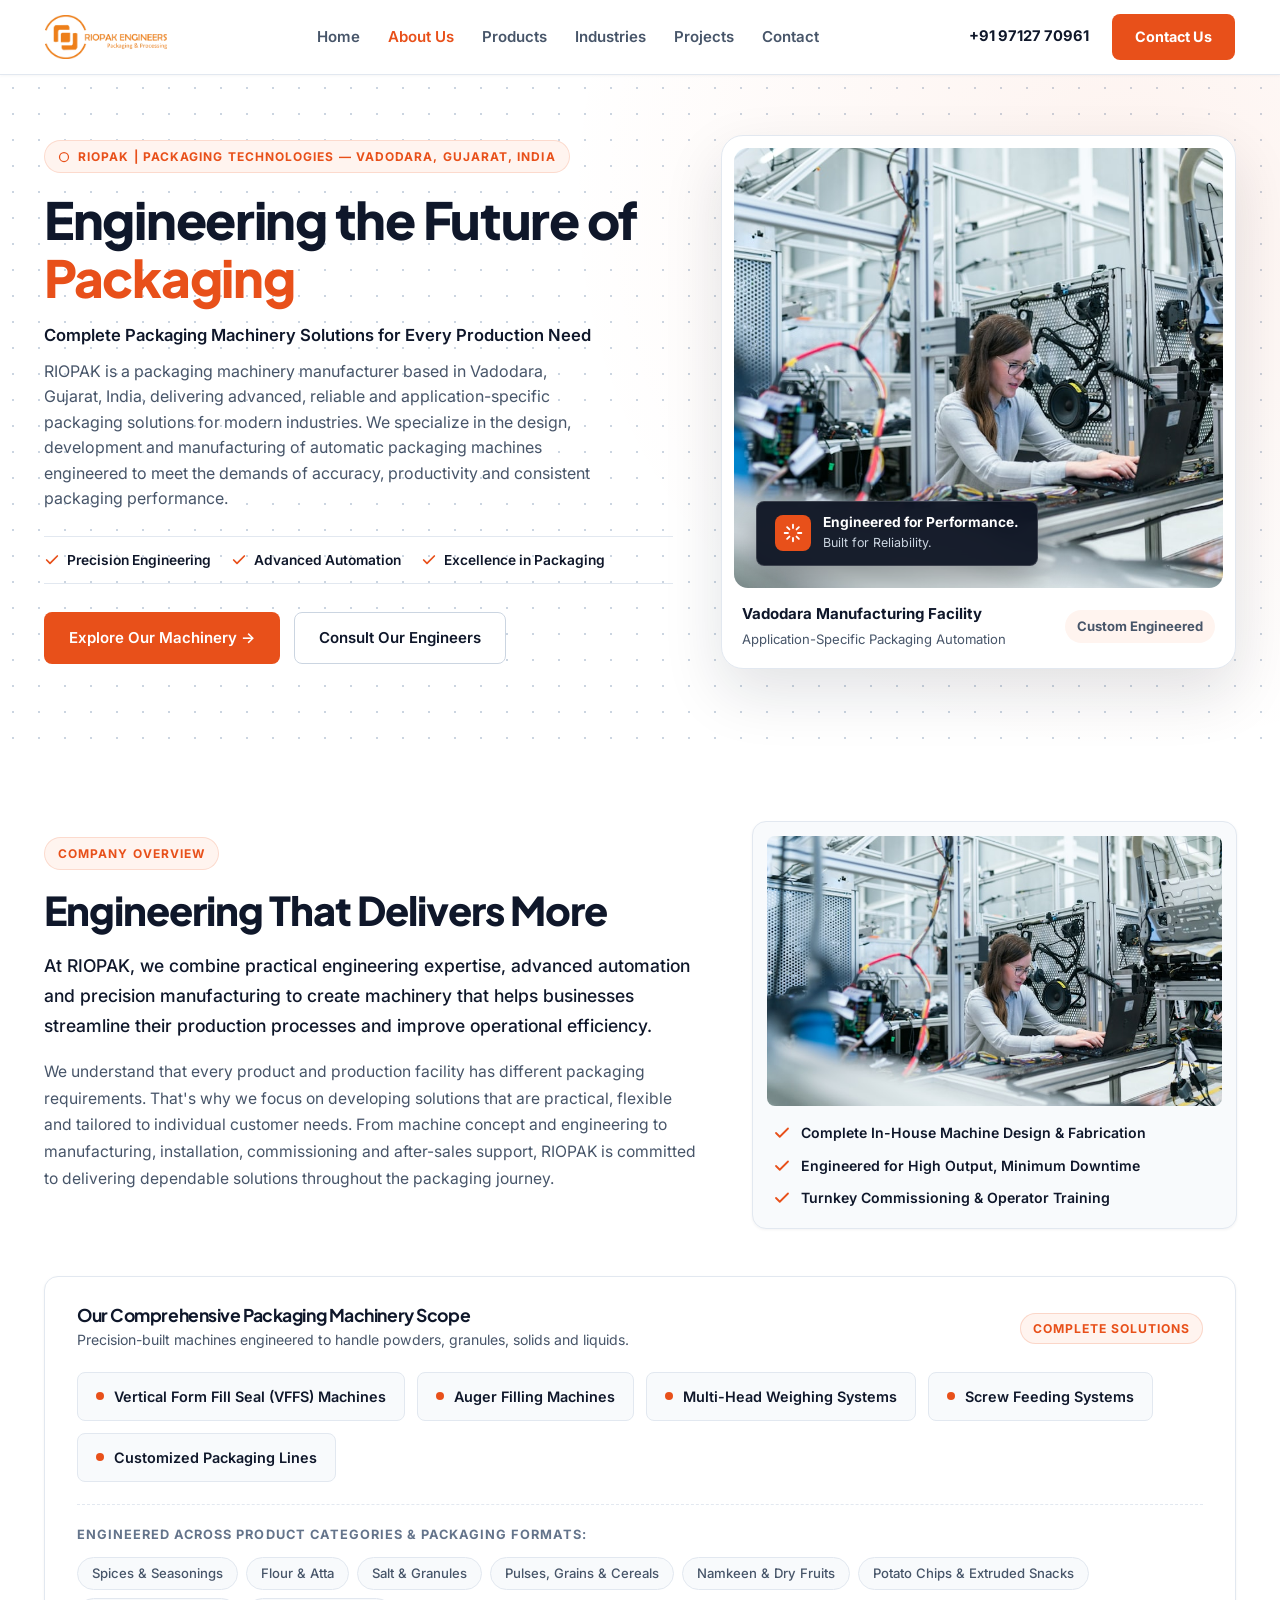
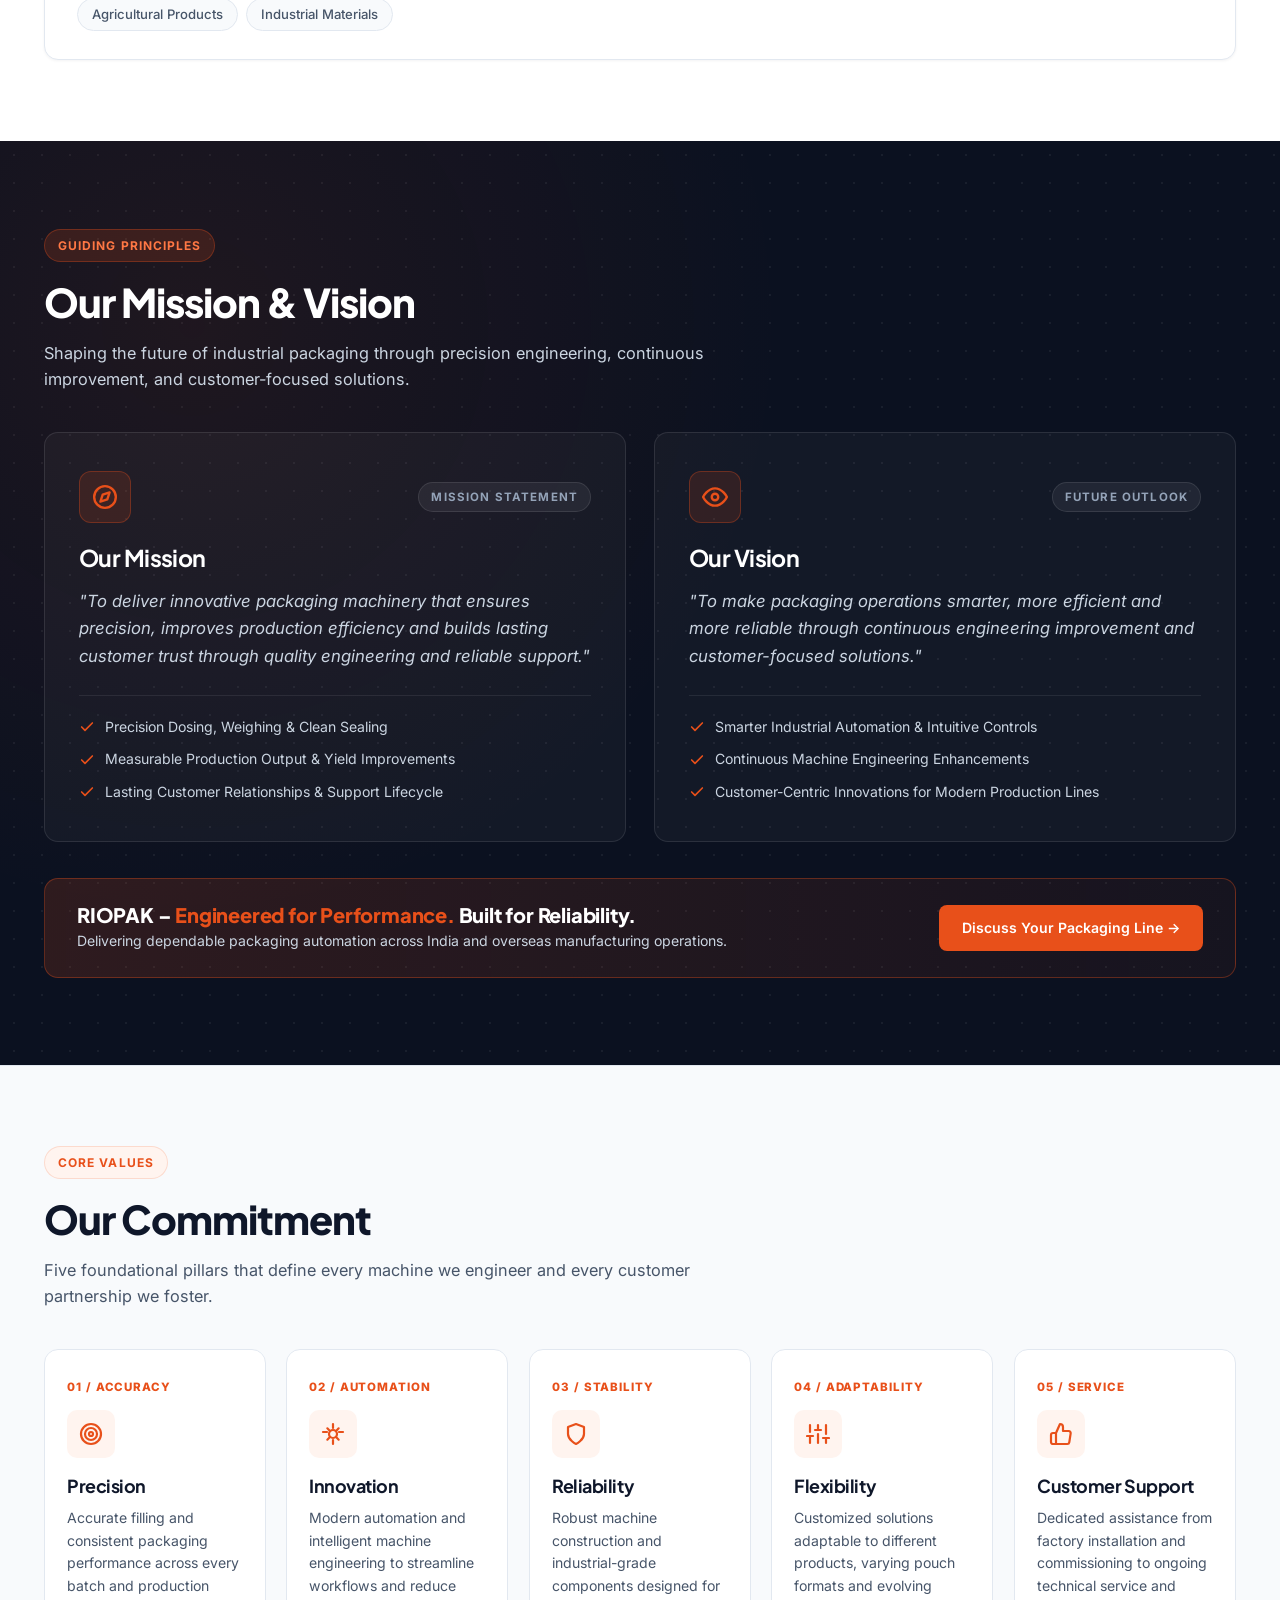
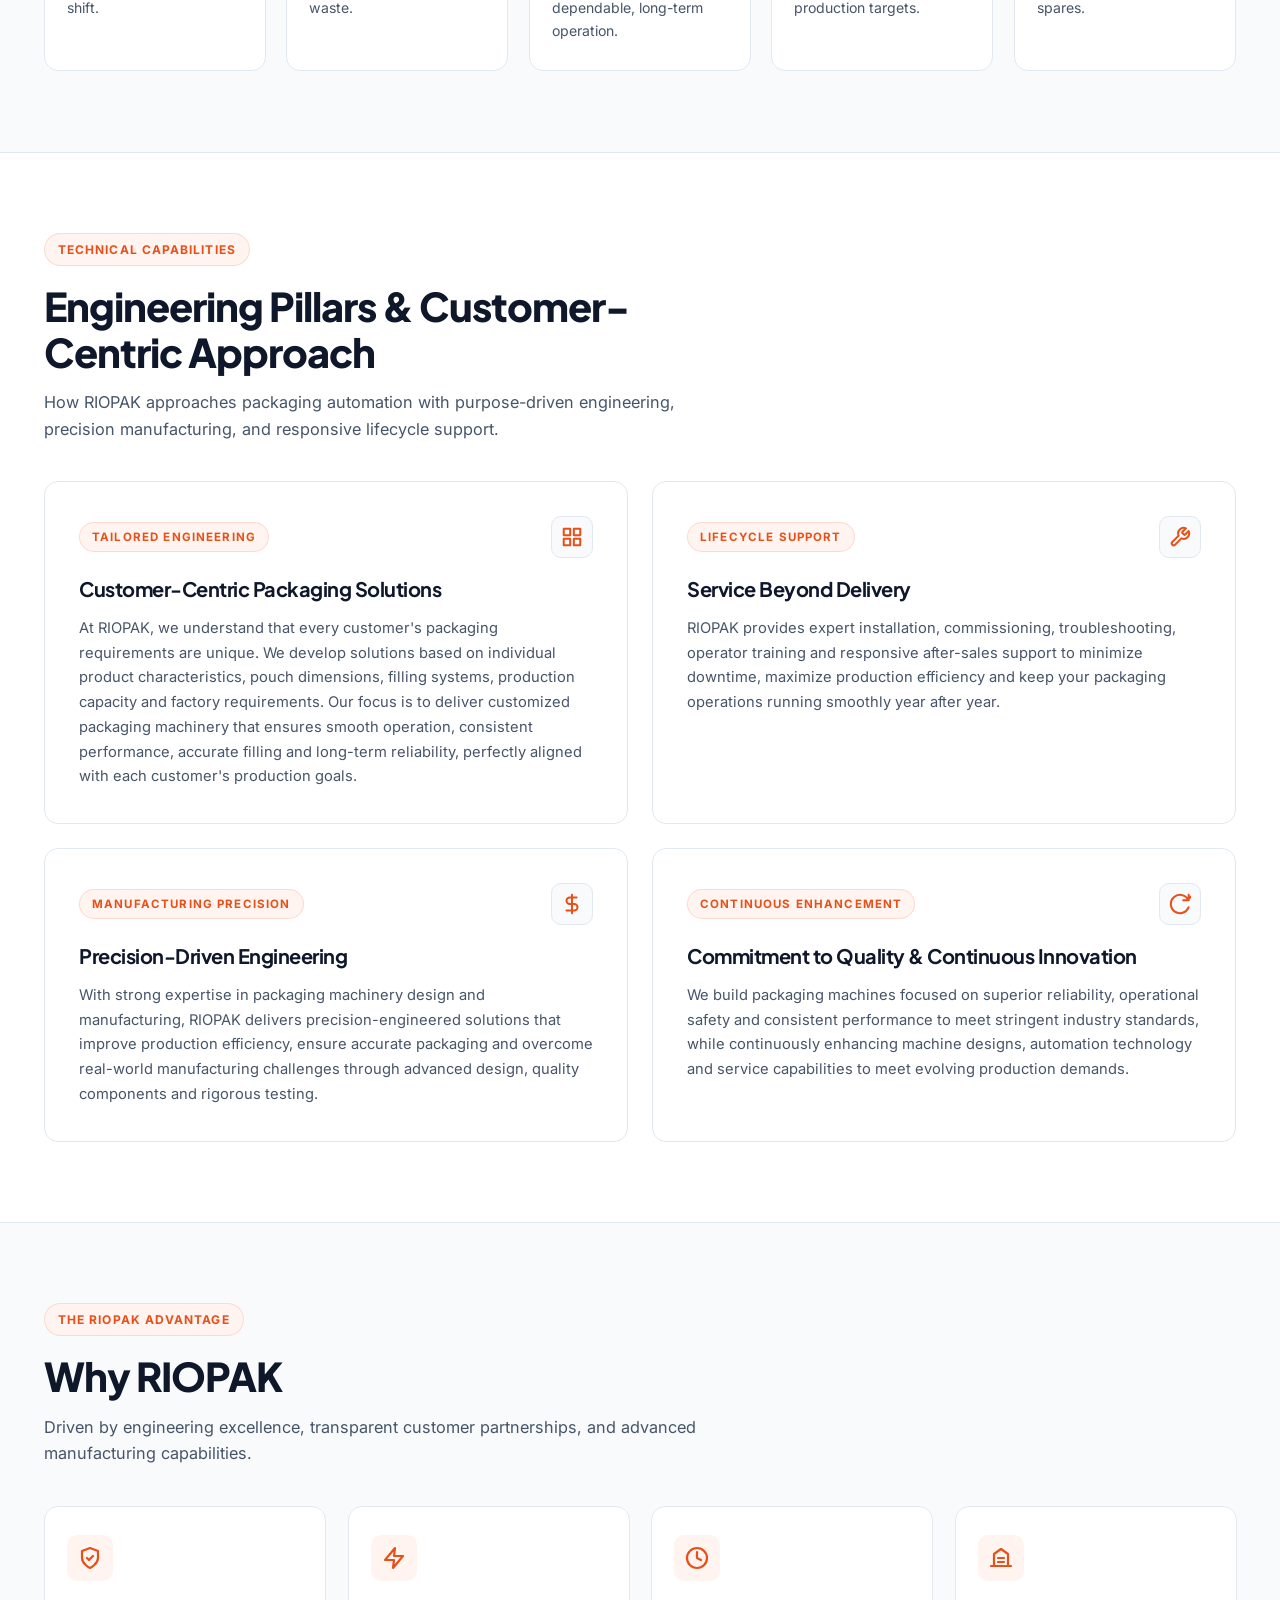
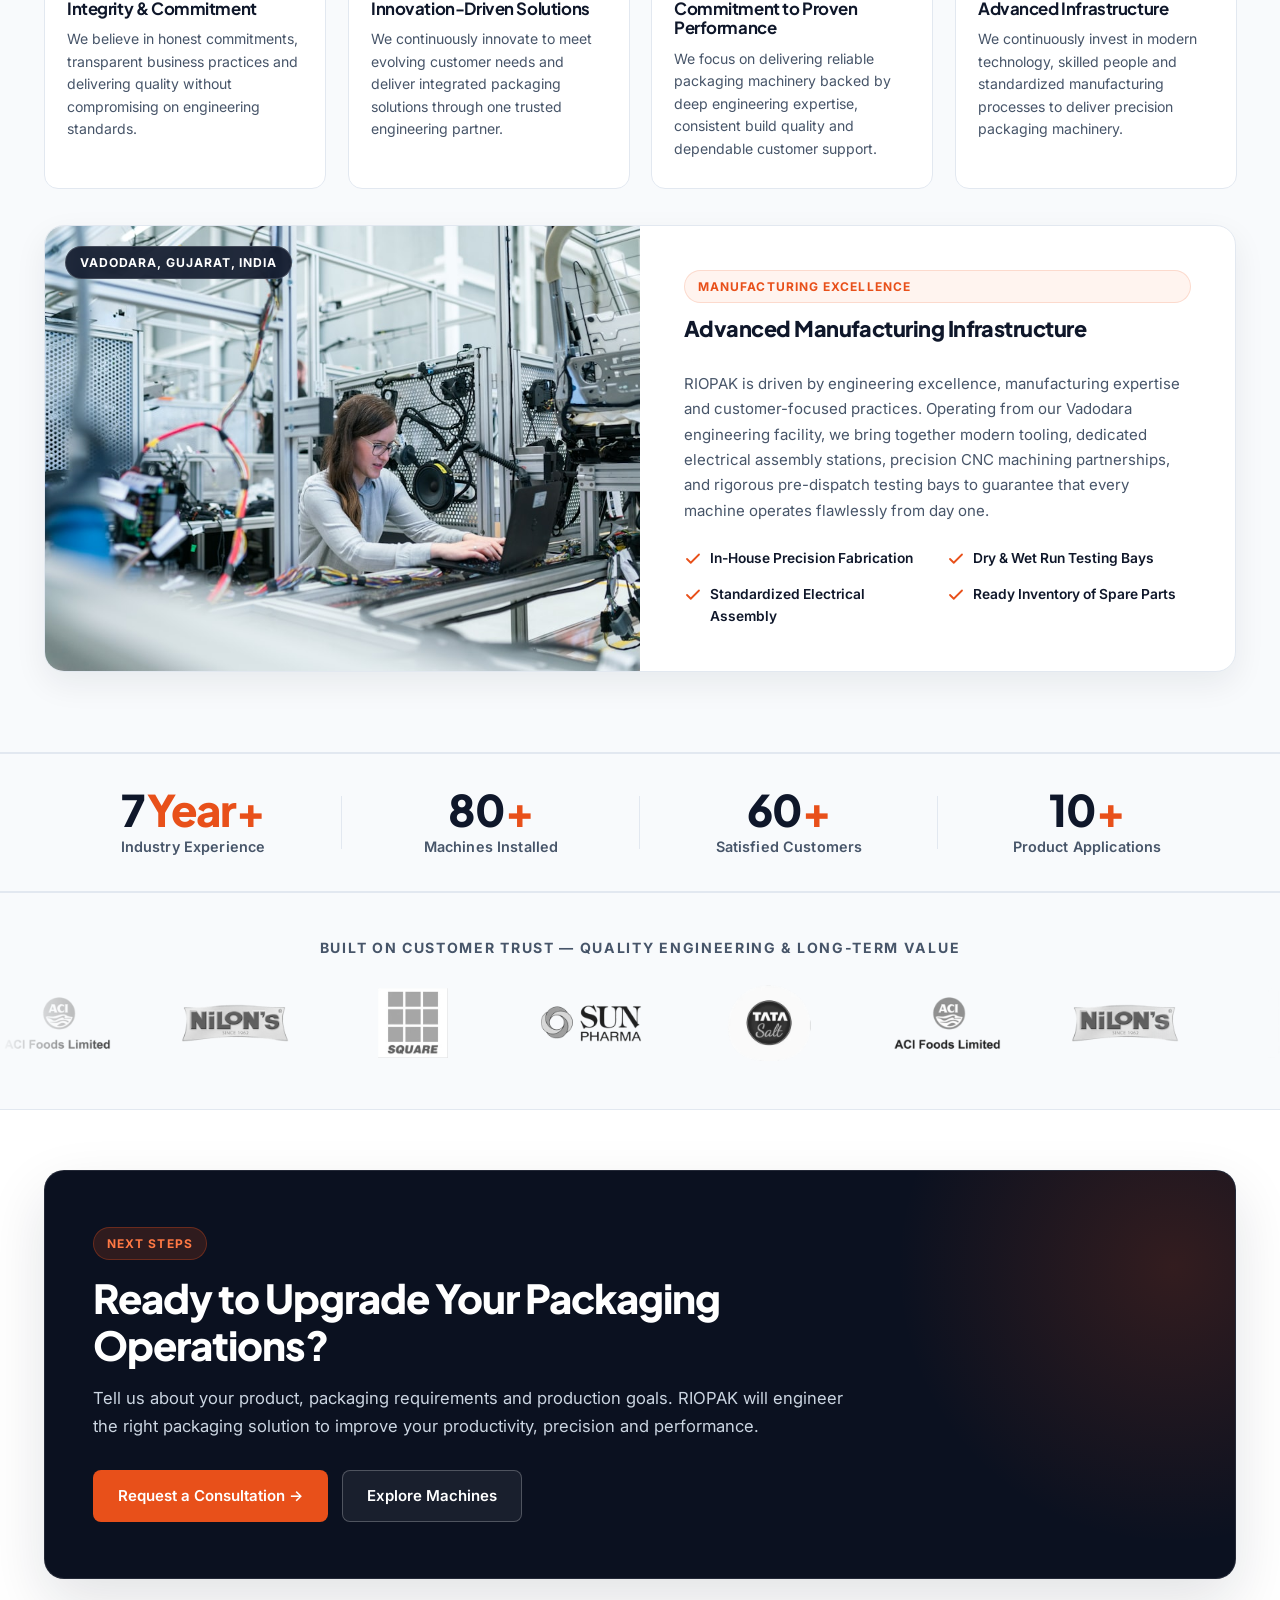
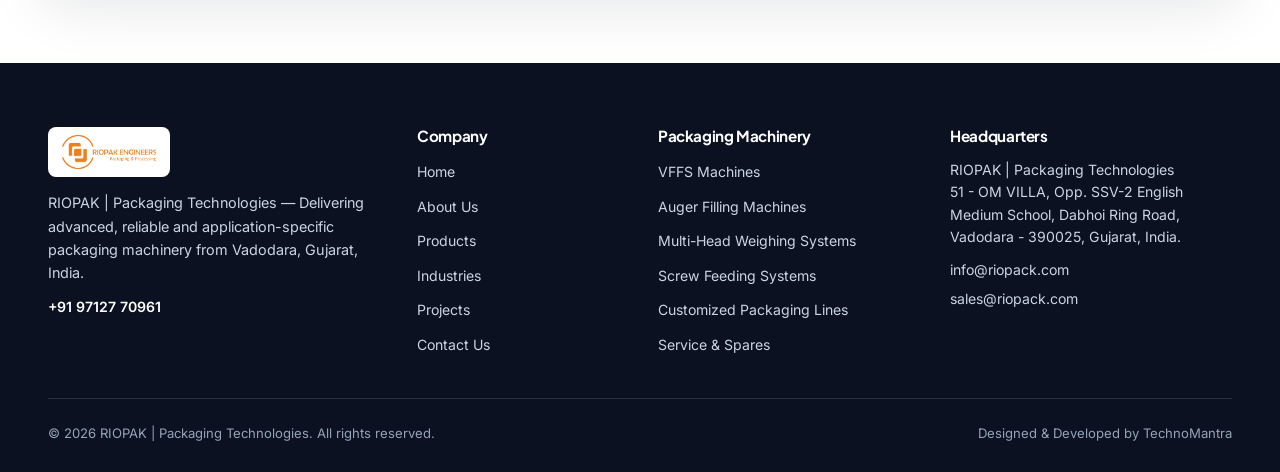
==== commit 861d01c5: "Redesign RIOPAK website with Catalis industrial B2B aesthetic, universal full-width header, verified" ====
--- a/pages/about.html
+++ b/pages/about.html
@@ -1,603 +1,625 @@
 <!DOCTYPE html>
 <html lang="en">
 <head>
-    <meta charset="UTF-8">
-    <meta name="viewport" content="width=device-width, initial-scale=1.0">
-    <title>Riopak Engineers | About Us | Packaging &amp; Processing Machinery</title>
-    <meta name="description" content="Learn about Riopak Engineers, a Vadodara-based manufacturer of packaging, filling and weighing machinery designed for accurate, efficient and reliable production.">
-    <link rel="icon" href="../assets/images/favicon.png" type="image/png">
-    <link rel="preconnect" href="https://fonts.googleapis.com">
-    <link rel="preconnect" href="https://fonts.gstatic.com" crossorigin>
-    <link href="https://fonts.googleapis.com/css2?family=Oswald:wght@400;500;600;700&family=Inter:wght@400;500;600&display=swap" rel="stylesheet">
-    <link rel="stylesheet" href="../css/style.css">
-    <link rel="stylesheet" href="../css/animations.css">
-    <link rel="stylesheet" href="../css/responsive.css">
+  <meta charset="UTF-8">
+  <meta name="viewport" content="width=device-width, initial-scale=1.0">
+  <title>About Us | RIOPAK — Packaging Technologies</title>
+  <meta name="description" content="Learn about RIOPAK, a premier packaging machinery manufacturer based in Vadodara, Gujarat, India, delivering advanced VFFS machines, auger fillers, multi-head weighers and complete automated packaging lines.">
+  <link rel="icon" href="../assets/images/favicon.png" type="image/png">
+  <link rel="preconnect" href="https://fonts.googleapis.com">
+  <link rel="preconnect" href="https://fonts.gstatic.com" crossorigin>
+  <link href="https://fonts.googleapis.com/css2?family=Inter:wght@400;500;600;700&family=Plus+Jakarta+Sans:wght@600;700;800&display=swap" rel="stylesheet">
+  <link rel="stylesheet" href="../css/home-catalis.css">
+  <link rel="stylesheet" href="../css/header.css">
+  <link rel="stylesheet" href="../css/about-catalis.css">
 </head>
 <body>
 
-    <!-- ================= HEADER / NAV ================= -->
-    <header class="site-header" id="siteHeader">
-        <div class="header-container-fab">
-            <a href="../index.html" class="brand-fab">
-                <img src="../assets/logos/RIOPAK-ENGINEERS-LOGO.webp" alt="RIOPAK Engineers Logo" class="brand-logo-fab">
+  <!-- ================= HEADER ================= -->
+  <header class="site-header">
+    <div class="header-inner">
+      <a href="../index.html" class="brand-link">
+        <img src="../assets/logos/RIOPAK-ENGINEERS-LOGO.webp" alt="RIOPAK Packaging Technologies Logo" class="brand-logo">
+      </a>
+
+      <nav class="main-nav" id="mainNav" aria-label="Primary navigation">
+        <ul>
+          <li><a href="../index.html">Home</a></li>
+          <li><a href="about.html" class="active">About Us</a></li>
+          <li><a href="products.html">Products</a></li>
+          <li><a href="industries.html">Industries</a></li>
+          <li><a href="projects.html">Projects</a></li>
+          <li><a href="contact.html">Contact</a></li>
+        </ul>
+      </nav>
+
+      <div class="header-actions">
+        <a href="tel:+919712770961" class="header-phone">+91 97127 70961</a>
+        <a href="contact.html" class="btn btn-primary header-cta">Contact Us</a>
+        <button class="nav-toggle" id="navToggle" aria-label="Toggle menu" aria-expanded="false">
+          <span></span><span></span><span></span>
+        </button>
+      </div>
+    </div>
+  </header>
+
+  <main id="main">
+
+    <!-- ================= 02 — PAGE HERO / INTRO BANNER ================= -->
+    <section class="hero-section" id="hero">
+      <div class="container about-hero-grid">
+        <div data-reveal>
+          <span class="eyebrow">
+            <svg width="12" height="12" viewBox="0 0 24 24" fill="none" stroke="currentColor" stroke-width="2.5"><circle cx="12" cy="12" r="9"/></svg>
+            RIOPAK | PACKAGING TECHNOLOGIES — Vadodara, Gujarat, India
+          </span>
+          <h1 class="hero-title">Engineering the Future of <span>Packaging</span></h1>
+          <p class="hero-subline">Complete Packaging Machinery Solutions for Every Production Need</p>
+          <p class="hero-desc">RIOPAK is a packaging machinery manufacturer based in Vadodara, Gujarat, India, delivering advanced, reliable and application-specific packaging solutions for modern industries. We specialize in the design, development and manufacturing of automatic packaging machines engineered to meet the demands of accuracy, productivity and consistent packaging performance.</p>
+
+          <div class="hero-checks">
+            <span class="hero-check-item">
+              <svg width="16" height="16" viewBox="0 0 24 24" fill="none" stroke="currentColor" stroke-width="2.6" stroke-linecap="round" stroke-linejoin="round"><polyline points="20 6 9 17 4 12"/></svg>
+              Precision Engineering
+            </span>
+            <span class="hero-check-item">
+              <svg width="16" height="16" viewBox="0 0 24 24" fill="none" stroke="currentColor" stroke-width="2.6" stroke-linecap="round" stroke-linejoin="round"><polyline points="20 6 9 17 4 12"/></svg>
+              Advanced Automation
+            </span>
+            <span class="hero-check-item">
+              <svg width="16" height="16" viewBox="0 0 24 24" fill="none" stroke="currentColor" stroke-width="2.6" stroke-linecap="round" stroke-linejoin="round"><polyline points="20 6 9 17 4 12"/></svg>
+              Excellence in Packaging
+            </span>
+          </div>
+
+          <div class="hero-ctas">
+            <a href="products.html" class="btn btn-primary">Explore Our Machinery →</a>
+            <a href="contact.html" class="btn btn-outline">Consult Our Engineers</a>
+          </div>
+        </div>
+
+        <div class="about-hero-media" data-reveal data-reveal-delay="2">
+          <div class="about-hero-media-inner">
+            <img src="../assets/images/about/about-main.jpg" alt="RIOPAK Packaging Machinery Manufacturing Facility">
+            <div class="floating-hero-badge">
+              <div class="floating-badge-icon">
+                <svg width="20" height="20" viewBox="0 0 24 24" fill="none" stroke="currentColor" stroke-width="2.2" stroke-linecap="round" stroke-linejoin="round"><path d="M12 2v4M12 18v4M4.93 4.93l2.83 2.83M16.24 16.24l2.83 2.83M2 12h4M18 12h4M4.93 19.07l2.83-2.83M16.24 7.76l2.83-2.83"/></svg>
+              </div>
+              <div class="floating-badge-content">
+                <strong>Engineered for Performance.</strong>
+                <span>Built for Reliability.</span>
+              </div>
+            </div>
+          </div>
+          <div class="hero-caption-bar">
+            <div>
+              <strong>Vadodara Manufacturing Facility</strong>
+              <span>Application-Specific Packaging Automation</span>
+            </div>
+            <span class="hero-status-pill">Custom Engineered</span>
+          </div>
+        </div>
+      </div>
+    </section>
+
+    <!-- ================= 03 — WHO WE ARE & WHAT WE DO ================= -->
+    <section class="section-pad" id="who-we-are">
+      <div class="container">
+        <div class="editorial-grid">
+          <div data-reveal>
+            <span class="eyebrow">Company Overview</span>
+            <h2 class="section-title">Engineering That Delivers More</h2>
+            <p class="editorial-lead">
+              At RIOPAK, we combine practical engineering expertise, advanced automation and precision manufacturing to create machinery that helps businesses streamline their production processes and improve operational efficiency.
+            </p>
+            <p class="editorial-text">
+              We understand that every product and production facility has different packaging requirements. That's why we focus on developing solutions that are practical, flexible and tailored to individual customer needs. From machine concept and engineering to manufacturing, installation, commissioning and after-sales support, RIOPAK is committed to delivering dependable solutions throughout the packaging journey.
+            </p>
+          </div>
+
+          <div class="editorial-media-card" data-reveal data-reveal-delay="2">
+            <img class="editorial-media-img" src="../assets/images/projects/custom-packaging-line.jpg" alt="RIOPAK Custom Automated Packaging Line">
+            <ul class="editorial-card-highlights">
+              <li>
+                <svg width="18" height="18" viewBox="0 0 24 24" fill="none" stroke="currentColor" stroke-width="2.4" stroke-linecap="round" stroke-linejoin="round"><polyline points="20 6 9 17 4 12"/></svg>
+                Complete In-House Machine Design &amp; Fabrication
+              </li>
+              <li>
+                <svg width="18" height="18" viewBox="0 0 24 24" fill="none" stroke="currentColor" stroke-width="2.4" stroke-linecap="round" stroke-linejoin="round"><polyline points="20 6 9 17 4 12"/></svg>
+                Engineered for High Output, Minimum Downtime
+              </li>
+              <li>
+                <svg width="18" height="18" viewBox="0 0 24 24" fill="none" stroke="currentColor" stroke-width="2.4" stroke-linecap="round" stroke-linejoin="round"><polyline points="20 6 9 17 4 12"/></svg>
+                Turnkey Commissioning &amp; Operator Training
+              </li>
+            </ul>
+          </div>
+        </div>
+
+        <!-- 5-Pill Machinery Summary Strip -->
+        <div class="scope-bar" data-reveal>
+          <div class="scope-bar-header">
+            <div>
+              <h3>Our Comprehensive Packaging Machinery Scope</h3>
+              <p style="font-size: 0.88rem; color: var(--text-muted); margin: 4px 0 0;">Precision-built machines engineered to handle powders, granules, solids and liquids.</p>
+            </div>
+            <span class="scope-bar-tag">Complete Solutions</span>
+          </div>
+
+          <div class="scope-pills-row">
+            <a href="products.html" class="scope-pill-item">
+              <span class="scope-pill-icon"></span>
+              Vertical Form Fill Seal (VFFS) Machines
             </a>
-            <nav class="main-nav-fab" id="mainNav" aria-label="Primary navigation">
-                <ul>
-                    <li><a href="../index.html">HOME</a></li>
-                    <li><a href="about.html" class="active">ABOUT</a></li>
-                    <li><a href="products.html">PRODUCTS</a></li>
-                    <li><a href="industries.html">INDUSTRIES</a></li>
-                    <li><a href="projects.html">PROJECTS</a></li>
-                    <li><a href="contact.html">CONTACT</a></li>
-                </ul>
-            </nav>
-            <div class="header-phone-fab">
-                <a href="tel:+919712770961" class="phone-badge-link">
-                    <span class="phone-icon-box">
-                        <svg width="18" height="18" viewBox="0 0 24 24" fill="none" stroke="currentColor" stroke-width="2.2" stroke-linecap="round" stroke-linejoin="round"><path d="M22 16.92v3a2 2 0 0 1-2.18 2 19.79 19.79 0 0 1-8.63-3.07 19.5 19.5 0 0 1-6-6 19.79 19.79 0 0 1-3.07-8.67A2 2 0 0 1 4.11 2h3a2 2 0 0 1 2 1.72 12.84 12.84 0 0 0 .7 2.81 2 2 0 0 1-.45 2.11L8.09 9.91a16 16 0 0 0 6 6l1.27-1.27a2 2 0 0 1 2.11-.45 12.84 12.84 0 0 0 2.81.7A2 2 0 0 1 22 16.92z"/></svg>
-                    </span>
-                    <span class="phone-number-text">+91 97127 70961</span>
-                </a>
-            </div>
-            <button class="nav-toggle" id="navToggle" aria-label="Toggle menu" aria-expanded="false">
-                <span></span><span></span><span></span>
-            </button>
-        </div>
-    </header>
-
-    <main id="main">
-
-        <!-- ================= 01 — CINEMATIC ABOUT HERO ================= -->
-        <section class="hero page-hero" id="about-hero">
-            <div class="hero-bg" style="background-image: url('../assets/images/hero/hero-section.png');"></div>
-            <div class="hero-overlay"></div>
-            <div class="hero-inner">
-                <span class="hero-label hero-anim" data-hero-delay="0">ABOUT RIOPAK</span>
-                <h1 class="hero-giant hero-anim" data-hero-delay="1">
-                    <span class="hero-giant-line">ENGINEERING</span>
-                    <span class="hero-giant-line">PACKAGING</span>
-                    <span class="hero-giant-line text-accent">PERFORMANCE.</span>
-                </h1>
-                <div class="hero-secondary hero-anim" data-hero-delay="2">
-                    <p class="hero-secondary-text">Riopak Engineers designs and manufactures packaging, filling and weighing machinery built around accuracy, reliability and the production requirements of every customer.</p>
-                    <div class="cta-actions-fab">
-                        <a href="contact.html" class="btn-fab-cta">
-                            GET A QUOTE
-                            <span class="btn-fab-arrow">
-                                <svg width="18" height="18" viewBox="0 0 18 18" fill="none" stroke="currentColor" stroke-width="2" stroke-linecap="round" stroke-linejoin="round"><path d="M5 13L13 5M13 5H6M13 5v7"/></svg>
-                            </span>
-                        </a>
-                        <a href="products.html" class="btn-secondary-link">EXPLORE OUR MACHINES →</a>
-                    </div>
+            <a href="products.html" class="scope-pill-item">
+              <span class="scope-pill-icon"></span>
+              Auger Filling Machines
+            </a>
+            <a href="products.html" class="scope-pill-item">
+              <span class="scope-pill-icon"></span>
+              Multi-Head Weighing Systems
+            </a>
+            <a href="products.html" class="scope-pill-item">
+              <span class="scope-pill-icon"></span>
+              Screw Feeding Systems
+            </a>
+            <a href="products.html" class="scope-pill-item">
+              <span class="scope-pill-icon"></span>
+              Customized Packaging Lines
+            </a>
+          </div>
+
+          <!-- Target Applications Tag Cloud from Document1.docx -->
+          <div class="applications-tags-box">
+            <div class="applications-title">Engineered Across Product Categories &amp; Packaging Formats:</div>
+            <div class="applications-tags-list">
+              <span class="app-tag">Spices &amp; Seasonings</span>
+              <span class="app-tag">Flour &amp; Atta</span>
+              <span class="app-tag">Salt &amp; Granules</span>
+              <span class="app-tag">Pulses, Grains &amp; Cereals</span>
+              <span class="app-tag">Namkeen &amp; Dry Fruits</span>
+              <span class="app-tag">Potato Chips &amp; Extruded Snacks</span>
+              <span class="app-tag">Agricultural Products</span>
+              <span class="app-tag">Industrial Materials</span>
+            </div>
+          </div>
+        </div>
+      </div>
+    </section>
+
+    <!-- ================= 04 — OUR MISSION & VISION (DARK SECTION) ================= -->
+    <section class="section-dark" id="mission-vision">
+      <div class="container">
+        <div class="section-header" data-reveal>
+          <span class="eyebrow eyebrow-dark">Guiding Principles</span>
+          <h2 class="section-title text-white" style="color: #ffffff !important;">Our Mission &amp; Vision</h2>
+          <p class="section-subtitle text-slate-300" style="color: #cbd5e1 !important;">Shaping the future of industrial packaging through precision engineering, continuous improvement, and customer-focused solutions.</p>
+        </div>
+
+        <div class="mission-vision-grid">
+          <!-- Mission Card -->
+          <div class="mv-card" data-reveal data-reveal-delay="1">
+            <div class="mv-header">
+              <div class="mv-icon-box">
+                <svg width="26" height="26" viewBox="0 0 24 24" fill="none" stroke="currentColor" stroke-width="2.2" stroke-linecap="round" stroke-linejoin="round"><circle cx="12" cy="12" r="10"/><polygon points="16.24 7.76 14.12 14.12 7.76 16.24 9.88 9.88 16.24 7.76"/></svg>
+              </div>
+              <span class="mv-badge">Mission Statement</span>
+            </div>
+            <h3>Our Mission</h3>
+            <p class="mv-statement">
+              "To deliver innovative packaging machinery that ensures precision, improves production efficiency and builds lasting customer trust through quality engineering and reliable support."
+            </p>
+            <ul class="mv-checklist">
+              <li>
+                <svg width="16" height="16" viewBox="0 0 24 24" fill="none" stroke="currentColor" stroke-width="2.5" stroke-linecap="round" stroke-linejoin="round"><polyline points="20 6 9 17 4 12"/></svg>
+                Precision Dosing, Weighing &amp; Clean Sealing
+              </li>
+              <li>
+                <svg width="16" height="16" viewBox="0 0 24 24" fill="none" stroke="currentColor" stroke-width="2.5" stroke-linecap="round" stroke-linejoin="round"><polyline points="20 6 9 17 4 12"/></svg>
+                Measurable Production Output &amp; Yield Improvements
+              </li>
+              <li>
+                <svg width="16" height="16" viewBox="0 0 24 24" fill="none" stroke="currentColor" stroke-width="2.5" stroke-linecap="round" stroke-linejoin="round"><polyline points="20 6 9 17 4 12"/></svg>
+                Lasting Customer Relationships &amp; Support Lifecycle
+              </li>
+            </ul>
+          </div>
+
+          <!-- Vision Card -->
+          <div class="mv-card" data-reveal data-reveal-delay="2">
+            <div class="mv-header">
+              <div class="mv-icon-box">
+                <svg width="26" height="26" viewBox="0 0 24 24" fill="none" stroke="currentColor" stroke-width="2.2" stroke-linecap="round" stroke-linejoin="round"><path d="M1 12s4-8 11-8 11 8 11 8-4 8-11 8-11-8-11-8z"/><circle cx="12" cy="12" r="3"/></svg>
+              </div>
+              <span class="mv-badge">Future Outlook</span>
+            </div>
+            <h3>Our Vision</h3>
+            <p class="mv-statement">
+              "To make packaging operations smarter, more efficient and more reliable through continuous engineering improvement and customer-focused solutions."
+            </p>
+            <ul class="mv-checklist">
+              <li>
+                <svg width="16" height="16" viewBox="0 0 24 24" fill="none" stroke="currentColor" stroke-width="2.5" stroke-linecap="round" stroke-linejoin="round"><polyline points="20 6 9 17 4 12"/></svg>
+                Smarter Industrial Automation &amp; Intuitive Controls
+              </li>
+              <li>
+                <svg width="16" height="16" viewBox="0 0 24 24" fill="none" stroke="currentColor" stroke-width="2.5" stroke-linecap="round" stroke-linejoin="round"><polyline points="20 6 9 17 4 12"/></svg>
+                Continuous Machine Engineering Enhancements
+              </li>
+              <li>
+                <svg width="16" height="16" viewBox="0 0 24 24" fill="none" stroke="currentColor" stroke-width="2.5" stroke-linecap="round" stroke-linejoin="round"><polyline points="20 6 9 17 4 12"/></svg>
+                Customer-Centric Innovations for Modern Production Lines
+              </li>
+            </ul>
+          </div>
+        </div>
+
+        <!-- Tagline Callout Banner -->
+        <div class="tagline-banner" data-reveal>
+          <div class="tagline-content">
+            <h4>RIOPAK – <span>Engineered for Performance.</span> Built for Reliability.</h4>
+            <p>Delivering dependable packaging automation across India and overseas manufacturing operations.</p>
+          </div>
+          <div class="tagline-actions">
+            <a href="contact.html" class="btn btn-primary">Discuss Your Packaging Line →</a>
+          </div>
+        </div>
+      </div>
+    </section>
+
+    <!-- ================= 05 — OUR COMMITMENT (5-CARD GRID) ================= -->
+    <section class="section-pad section-soft" id="commitment">
+      <div class="container">
+        <div class="section-header" data-reveal>
+          <span class="eyebrow">Core Values</span>
+          <h2 class="section-title">Our Commitment</h2>
+          <p class="section-subtitle">Five foundational pillars that define every machine we engineer and every customer partnership we foster.</p>
+        </div>
+
+        <div class="commitment-grid-5">
+          <!-- 1. Precision -->
+          <div class="commit-card" data-reveal data-reveal-delay="1">
+            <span class="commit-card-num">01 / ACCURACY</span>
+            <div class="commit-icon-box">
+              <svg width="24" height="24" viewBox="0 0 24 24" fill="none" stroke="currentColor" stroke-width="2.2" stroke-linecap="round" stroke-linejoin="round"><circle cx="12" cy="12" r="10"/><circle cx="12" cy="12" r="6"/><circle cx="12" cy="12" r="2"/></svg>
+            </div>
+            <h3>Precision</h3>
+            <p>Accurate filling and consistent packaging performance across every batch and production shift.</p>
+          </div>
+
+          <!-- 2. Innovation -->
+          <div class="commit-card" data-reveal data-reveal-delay="2">
+            <span class="commit-card-num">02 / AUTOMATION</span>
+            <div class="commit-icon-box">
+              <svg width="24" height="24" viewBox="0 0 24 24" fill="none" stroke="currentColor" stroke-width="2.2" stroke-linecap="round" stroke-linejoin="round"><path d="M18 10h4M2 10h4M12 2v4M12 18v4M6.34 6.34l2.83 2.83M14.83 14.83l2.83 2.83M6.34 17.66l2.83-2.83M14.83 9.17l2.83-2.83"/><circle cx="12" cy="12" r="4"/></svg>
+            </div>
+            <h3>Innovation</h3>
+            <p>Modern automation and intelligent machine engineering to streamline workflows and reduce waste.</p>
+          </div>
+
+          <!-- 3. Reliability -->
+          <div class="commit-card" data-reveal data-reveal-delay="3">
+            <span class="commit-card-num">03 / STABILITY</span>
+            <div class="commit-icon-box">
+              <svg width="24" height="24" viewBox="0 0 24 24" fill="none" stroke="currentColor" stroke-width="2.2" stroke-linecap="round" stroke-linejoin="round"><path d="M12 22s8-4 8-10V5l-8-3-8 3v7c0 6 8 10 8 10z"/></svg>
+            </div>
+            <h3>Reliability</h3>
+            <p>Robust machine construction and industrial-grade components designed for dependable, long-term operation.</p>
+          </div>
+
+          <!-- 4. Flexibility -->
+          <div class="commit-card" data-reveal data-reveal-delay="4">
+            <span class="commit-card-num">04 / ADAPTABILITY</span>
+            <div class="commit-icon-box">
+              <svg width="24" height="24" viewBox="0 0 24 24" fill="none" stroke="currentColor" stroke-width="2.2" stroke-linecap="round" stroke-linejoin="round"><line x1="4" y1="21" x2="4" y2="14"/><line x1="4" y1="10" x2="4" y2="3"/><line x1="12" y1="21" x2="12" y2="12"/><line x1="12" y1="8" x2="12" y2="3"/><line x1="20" y1="21" x2="20" y2="16"/><line x1="20" y1="12" x2="20" y2="3"/><line x1="1" y1="14" x2="7" y2="14"/><line x1="9" y1="8" x2="15" y2="8"/><line x1="17" y1="16" x2="23" y2="16"/></svg>
+            </div>
+            <h3>Flexibility</h3>
+            <p>Customized solutions adaptable to different products, varying pouch formats and evolving production targets.</p>
+          </div>
+
+          <!-- 5. Customer Support -->
+          <div class="commit-card" data-reveal data-reveal-delay="5">
+            <span class="commit-card-num">05 / SERVICE</span>
+            <div class="commit-icon-box">
+              <svg width="24" height="24" viewBox="0 0 24 24" fill="none" stroke="currentColor" stroke-width="2.2" stroke-linecap="round" stroke-linejoin="round"><path d="M14 9V5a3 3 0 0 0-3-3l-4 9v11h11.28a2 2 0 0 0 2-1.7l1.38-9a2 2 0 0 0-2-2.3zM7 22H4a2 2 0 0 1-2-2v-7a2 2 0 0 1 2-2h3"/></svg>
+            </div>
+            <h3>Customer Support</h3>
+            <p>Dedicated assistance from factory installation and commissioning to ongoing technical service and spares.</p>
+          </div>
+        </div>
+      </div>
+    </section>
+
+    <!-- ================= 06 — ENGINEERING PILLARS & BENTO GRID ================= -->
+    <section class="section-pad" id="pillars">
+      <div class="container">
+        <div class="section-header" data-reveal>
+          <span class="eyebrow">Technical Capabilities</span>
+          <h2 class="section-title">Engineering Pillars &amp; Customer-Centric Approach</h2>
+          <p class="section-subtitle">How RIOPAK approaches packaging automation with purpose-driven engineering, precision manufacturing, and responsive lifecycle support.</p>
+        </div>
+
+        <div class="pillars-bento-grid">
+          <!-- Pillar 1 -->
+          <div class="pillar-card" data-reveal data-reveal-delay="1">
+            <div class="pillar-card-top">
+              <span class="pillar-tag">Tailored Engineering</span>
+              <div class="pillar-icon-wrap">
+                <svg width="22" height="22" viewBox="0 0 24 24" fill="none" stroke="currentColor" stroke-width="2.2" stroke-linecap="round" stroke-linejoin="round"><rect x="3" y="3" width="7" height="7"/><rect x="14" y="3" width="7" height="7"/><rect x="14" y="14" width="7" height="7"/><rect x="3" y="14" width="7" height="7"/></svg>
+              </div>
+            </div>
+            <h3>Customer-Centric Packaging Solutions</h3>
+            <p>
+              At RIOPAK, we understand that every customer's packaging requirements are unique. We develop solutions based on individual product characteristics, pouch dimensions, filling systems, production capacity and factory requirements. Our focus is to deliver customized packaging machinery that ensures smooth operation, consistent performance, accurate filling and long-term reliability, perfectly aligned with each customer's production goals.
+            </p>
+          </div>
+
+          <!-- Pillar 2 -->
+          <div class="pillar-card" data-reveal data-reveal-delay="2">
+            <div class="pillar-card-top">
+              <span class="pillar-tag">Lifecycle Support</span>
+              <div class="pillar-icon-wrap">
+                <svg width="22" height="22" viewBox="0 0 24 24" fill="none" stroke="currentColor" stroke-width="2.2" stroke-linecap="round" stroke-linejoin="round"><path d="M14.7 6.3a1 1 0 0 0 0 1.4l1.6 1.6a1 1 0 0 0 1.4 0l3.77-3.77a6 6 0 0 1-7.94 7.94l-6.91 6.91a2.12 2.12 0 0 1-3-3l6.91-6.91a6 6 0 0 1 7.94-7.94l-3.76 3.76z"/></svg>
+              </div>
+            </div>
+            <h3>Service Beyond Delivery</h3>
+            <p>
+              RIOPAK provides expert installation, commissioning, troubleshooting, operator training and responsive after-sales support to minimize downtime, maximize production efficiency and keep your packaging operations running smoothly year after year.
+            </p>
+          </div>
+
+          <!-- Pillar 3 -->
+          <div class="pillar-card" data-reveal data-reveal-delay="3">
+            <div class="pillar-card-top">
+              <span class="pillar-tag">Manufacturing Precision</span>
+              <div class="pillar-icon-wrap">
+                <svg width="22" height="22" viewBox="0 0 24 24" fill="none" stroke="currentColor" stroke-width="2.2" stroke-linecap="round" stroke-linejoin="round"><path d="M12 2v20M17 5H9.5a3.5 3.5 0 0 0 0 7h5a3.5 3.5 0 0 1 0 7H6"/></svg>
+              </div>
+            </div>
+            <h3>Precision-Driven Engineering</h3>
+            <p>
+              With strong expertise in packaging machinery design and manufacturing, RIOPAK delivers precision-engineered solutions that improve production efficiency, ensure accurate packaging and overcome real-world manufacturing challenges through advanced design, quality components and rigorous testing.
+            </p>
+          </div>
+
+          <!-- Pillar 4 -->
+          <div class="pillar-card" data-reveal data-reveal-delay="4">
+            <div class="pillar-card-top">
+              <span class="pillar-tag">Continuous Enhancement</span>
+              <div class="pillar-icon-wrap">
+                <svg width="22" height="22" viewBox="0 0 24 24" fill="none" stroke="currentColor" stroke-width="2.2" stroke-linecap="round" stroke-linejoin="round"><path d="M21.5 2v6h-6M21.34 15.57a10 10 0 1 1-.57-8.38l5.67-5.67"/></svg>
+              </div>
+            </div>
+            <h3>Commitment to Quality &amp; Continuous Innovation</h3>
+            <p>
+              We build packaging machines focused on superior reliability, operational safety and consistent performance to meet stringent industry standards, while continuously enhancing machine designs, automation technology and service capabilities to meet evolving production demands.
+            </p>
+          </div>
+        </div>
+      </div>
+    </section>
+
+    <!-- ================= 07 — WHY RIOPAK & MANUFACTURING INFRASTRUCTURE ================= -->
+    <section class="section-pad section-soft" id="why-riopak">
+      <div class="container">
+        <div class="section-header" data-reveal>
+          <span class="eyebrow">The RIOPAK Advantage</span>
+          <h2 class="section-title">Why RIOPAK</h2>
+          <p class="section-subtitle">Driven by engineering excellence, transparent customer partnerships, and advanced manufacturing capabilities.</p>
+        </div>
+
+        <div class="why-riopak-grid">
+          <!-- 1. Integrity & Commitment -->
+          <div class="why-pillar-card" data-reveal data-reveal-delay="1">
+            <div class="why-icon-box">
+              <svg width="24" height="24" viewBox="0 0 24 24" fill="none" stroke="currentColor" stroke-width="2.2" stroke-linecap="round" stroke-linejoin="round"><path d="M12 22s8-4 8-10V5l-8-3-8 3v7c0 6 8 10 8 10z"/><polyline points="9 12 11 14 15 10"/></svg>
+            </div>
+            <h4>Integrity &amp; Commitment</h4>
+            <p>We believe in honest commitments, transparent business practices and delivering quality without compromising on engineering standards.</p>
+          </div>
+
+          <!-- 2. Innovation-Driven Solutions -->
+          <div class="why-pillar-card" data-reveal data-reveal-delay="2">
+            <div class="why-icon-box">
+              <svg width="24" height="24" viewBox="0 0 24 24" fill="none" stroke="currentColor" stroke-width="2.2" stroke-linecap="round" stroke-linejoin="round"><polygon points="13 2 3 14 12 14 11 22 21 10 12 10 13 2"/></svg>
+            </div>
+            <h4>Innovation-Driven Solutions</h4>
+            <p>We continuously innovate to meet evolving customer needs and deliver integrated packaging solutions through one trusted engineering partner.</p>
+          </div>
+
+          <!-- 3. Commitment to Proven Performance -->
+          <div class="why-pillar-card" data-reveal data-reveal-delay="3">
+            <div class="why-icon-box">
+              <svg width="24" height="24" viewBox="0 0 24 24" fill="none" stroke="currentColor" stroke-width="2.2" stroke-linecap="round" stroke-linejoin="round"><circle cx="12" cy="12" r="10"/><polyline points="12 6 12 12 16 14"/></svg>
+            </div>
+            <h4>Commitment to Proven Performance</h4>
+            <p>We focus on delivering reliable packaging machinery backed by deep engineering expertise, consistent build quality and dependable customer support.</p>
+          </div>
+
+          <!-- 4. Leadership & Infrastructure -->
+          <div class="why-pillar-card" data-reveal data-reveal-delay="4">
+            <div class="why-icon-box">
+              <svg width="24" height="24" viewBox="0 0 24 24" fill="none" stroke="currentColor" stroke-width="2.2" stroke-linecap="round" stroke-linejoin="round"><path d="M2 20h20M5 20V8l7-5 7 5v12M9 12h6M9 16h6"/></svg>
+            </div>
+            <h4>Advanced Infrastructure</h4>
+            <p>We continuously invest in modern technology, skilled people and standardized manufacturing processes to deliver precision packaging machinery.</p>
+          </div>
+        </div>
+
+        <!-- Infrastructure Callout Showcase Box -->
+        <div class="infra-showcase-box" data-reveal>
+          <div class="infra-grid">
+            <div class="infra-media">
+              <img src="../assets/images/about/about-main.jpg" alt="RIOPAK Modern Manufacturing Facility in Vadodara, Gujarat">
+              <span class="infra-badge-float">Vadodara, Gujarat, India</span>
+            </div>
+            <div class="infra-content">
+              <span class="eyebrow" style="margin-bottom: 12px;">Manufacturing Excellence</span>
+              <h3>Advanced Manufacturing Infrastructure</h3>
+              <p>
+                RIOPAK is driven by engineering excellence, manufacturing expertise and customer-focused practices. Operating from our Vadodara engineering facility, we bring together modern tooling, dedicated electrical assembly stations, precision CNC machining partnerships, and rigorous pre-dispatch testing bays to guarantee that every machine operates flawlessly from day one.
+              </p>
+              <div class="infra-checks-grid">
+                <div class="infra-check-item">
+                  <svg width="18" height="18" viewBox="0 0 24 24" fill="none" stroke="currentColor" stroke-width="2.4" stroke-linecap="round" stroke-linejoin="round"><polyline points="20 6 9 17 4 12"/></svg>
+                  <span>In-House Precision Fabrication</span>
                 </div>
-            </div>
-        </section>
-
-        <!-- ================= 02 — WHO WE ARE ================= -->
-        <section class="about-section" id="story">
-            <div class="about-container">
-                <div class="about-grid-fab">
-                    <div class="about-media-fab reveal">
-                        <img src="../assets/images/about/about-main.jpg" alt="Riopak Engineers machinery manufacturing line" loading="lazy">
-                    </div>
-                    <div class="about-content-fab reveal delay-1">
-                        <span class="process-tagline" style="margin-bottom: 12px;">ENGINEERING APPROACH</span>
-                        <h2 class="about-heading">ENGINEERED FOR PRODUCTION.<br><span class="text-accent">BUILT FOR RELIABILITY.</span></h2>
-                        <p class="about-text" style="max-width: 100%; margin-bottom: 16px;">
-                            At Riopak Engineers, we design and manufacture high-performance packaging, filling and weighing machinery for businesses that need accurate, consistent and dependable production.
-                        </p>
-                        <p class="about-text" style="max-width: 100%; margin-bottom: 24px; font-size: 0.95rem; color: #666;">
-                            Our solutions span pouch packaging, bottle filling, fillers, weighers and related automation, with configurations adapted to product and production requirements.
-                        </p>
-                        <div class="trust-points-grid">
-                            <div class="trust-point-card">
-                                <span class="trust-point-badge">01</span>
-                                <h4>PRECISION</h4>
-                                <p>Accurate filling, weighing, dosing and sealing for consistent production.</p>
-                            </div>
-                            <div class="trust-point-card">
-                                <span class="trust-point-badge">02</span>
-                                <h4>RELIABILITY</h4>
-                                <p>Industrial-grade construction and practical machine design for demanding environments.</p>
-                            </div>
-                            <div class="trust-point-card">
-                                <span class="trust-point-badge">03</span>
-                                <h4>FLEXIBILITY</h4>
-                                <p>Configurations can be adapted to products, pack formats and production needs.</p>
-                            </div>
-                            <div class="trust-point-card">
-                                <span class="trust-point-badge">04</span>
-                                <h4>CONTROL</h4>
-                                <p>PLC and HMI-based operation for practical machine management.</p>
-                            </div>
-                        </div>
-                    </div>
+                <div class="infra-check-item">
+                  <svg width="18" height="18" viewBox="0 0 24 24" fill="none" stroke="currentColor" stroke-width="2.4" stroke-linecap="round" stroke-linejoin="round"><polyline points="20 6 9 17 4 12"/></svg>
+                  <span>Dry &amp; Wet Run Testing Bays</span>
                 </div>
-            </div>
-        </section>
-
-        <!-- ================= 03 — ENGINEERING APPROACH ================= -->
-        <section class="statement-banner" id="approach">
-            <div class="statement-overlay-fab"></div>
-            <div class="statement-container" style="position: relative; z-index: 2; width: min(92vw, 1400px); margin: 0 auto; padding: clamp(70px, 8vw, 120px) 0;">
-                <div style="max-width: 800px;">
-                    <p class="statement-tagline reveal" style="font-family: 'Oswald', sans-serif; font-size: 0.8rem; font-weight: 700; letter-spacing: 0.18em; text-transform: uppercase; color: #E8400A; margin-bottom: 14px;">ENGINEERING STANDARDS</p>
-                    <h2 class="statement-giant reveal delay-1" style="font-family: 'Oswald', sans-serif; font-size: clamp(3rem, 5vw, 5.5rem); font-weight: 700; text-transform: uppercase; letter-spacing: -0.03em; line-height: 0.95; color: #ffffff; margin: 0 0 20px 0;"><span class="text-accent">PRECISION</span> IN EVERY PACK.</h2>
-                    <p class="statement-copy reveal delay-2" style="font-family: 'Inter', sans-serif; font-size: 1.1rem; line-height: 1.65; color: rgba(255,255,255,0.85); margin: 0;">
-                        From accurate dosing and weighing to dependable forming, filling and sealing, every machine is designed around consistent production performance.
-                    </p>
+                <div class="infra-check-item">
+                  <svg width="18" height="18" viewBox="0 0 24 24" fill="none" stroke="currentColor" stroke-width="2.4" stroke-linecap="round" stroke-linejoin="round"><polyline points="20 6 9 17 4 12"/></svg>
+                  <span>Standardized Electrical Assembly</span>
                 </div>
-                <div class="benefit-strip-grid reveal delay-3">
-                    <div class="benefit-card">
-                        <span class="benefit-num">01</span>
-                        <h3 class="benefit-title">ACCURACY</h3>
-                        <p class="benefit-desc">Controlled filling &amp; weighing</p>
-                    </div>
-                    <div class="benefit-card">
-                        <span class="benefit-num">02</span>
-                        <h3 class="benefit-title">DURABILITY</h3>
-                        <p class="benefit-desc">Industrial machine construction</p>
-                    </div>
-                    <div class="benefit-card">
-                        <span class="benefit-num">03</span>
-                        <h3 class="benefit-title">FLEXIBILITY</h3>
-                        <p class="benefit-desc">Product &amp; format adaptability</p>
-                    </div>
-                    <div class="benefit-card">
-                        <span class="benefit-num">04</span>
-                        <h3 class="benefit-title">CONTROL</h3>
-                        <p class="benefit-desc">PLC + HMI-based operation</p>
-                    </div>
-                    <div class="benefit-card">
-                        <span class="benefit-num">05</span>
-                        <h3 class="benefit-title">SUPPORT</h3>
-                        <p class="benefit-desc">Technical service &amp; spares</p>
-                    </div>
+                <div class="infra-check-item">
+                  <svg width="18" height="18" viewBox="0 0 24 24" fill="none" stroke="currentColor" stroke-width="2.4" stroke-linecap="round" stroke-linejoin="round"><polyline points="20 6 9 17 4 12"/></svg>
+                  <span>Ready Inventory of Spare Parts</span>
                 </div>
-            </div>
-        </section>
-
-        <!-- ================= 04 — WHAT WE ENGINEER ================= -->
-        <section class="process-section" id="engineer" style="background: #F7F1EA; padding: clamp(80px, 9vw, 130px) 0;">
-            <div class="process-container">
-                <div class="process-head-row">
-                    <div class="process-head-left">
-                        <p class="process-tagline reveal">CAPABILITIES</p>
-                        <h2 class="process-heading reveal delay-1">PACKAGING SYSTEMS BUILT<br>AROUND THE <span class="text-accent">PRODUCT.</span></h2>
-                    </div>
-                    <div class="process-head-right">
-                        <p class="process-subtitle reveal delay-2">Explore our core machine categories engineered for high accuracy, speed, and continuous operation in demanding production environments.</p>
-                    </div>
-                </div>
-                <div class="engineer-cards-grid">
-                    <article class="engineer-card-editorial reveal">
-                        <div class="engineer-card-media">
-                            <img src="../assets/images/products/VFFS MACHINES.avif" alt="VFFS Packaging Machines" loading="lazy">
-                        </div>
-                        <div class="engineer-card-body">
-                            <h3 class="engineer-card-title">VFFS MACHINES</h3>
-                            <p class="engineer-card-desc">Vertical Form Fill Seal systems for powders, granules, snacks, liquids, spices and other suitable products.</p>
-                            <a href="../products/vffs-machines.html" class="engineer-card-link">EXPLORE CATEGORY →</a>
-                        </div>
-                    </article>
-                    <article class="engineer-card-editorial reveal delay-1">
-                        <div class="engineer-card-media">
-                            <img src="../assets/images/products/BOTTLE FILLING.avif" alt="Bottle Filling Lines" loading="lazy">
-                        </div>
-                        <div class="engineer-card-body">
-                            <h3 class="engineer-card-title">BOTTLE FILLING</h3>
-                            <p class="engineer-card-desc">Automated bottle filling solutions with configurable filling volume, sensors and optional capping.</p>
-                            <a href="../products/bottle-filling.html" class="engineer-card-link">EXPLORE CATEGORY →</a>
-                        </div>
-                    </article>
-                    <article class="engineer-card-editorial reveal delay-2">
-                        <div class="engineer-card-media">
-                            <img src="../assets/images/products/FILLERS & WEIGHERSA.avif" alt="Fillers and Weighers" loading="lazy">
-                        </div>
-                        <div class="engineer-card-body">
-                            <h3 class="engineer-card-title">FILLERS &amp; WEIGHERS</h3>
-                            <p class="engineer-card-desc">Auger, volumetric cup, weigh and liquid-pump filling configurations depending on the product.</p>
-                            <a href="../products/fillers-weighers.html" class="engineer-card-link">EXPLORE CATEGORY →</a>
-                        </div>
-                    </article>
-                    <article class="engineer-card-editorial reveal delay-3">
-                        <div class="engineer-card-media">
-                            <img src="../assets/images/products/ACCESSORIES.png" alt="Packaging Line Accessories" loading="lazy">
-                        </div>
-                        <div class="engineer-card-body">
-                            <h3 class="engineer-card-title">ACCESSORIES</h3>
-                            <p class="engineer-card-desc">Supporting components and automation accessories that complete the packaging workflow.</p>
-                            <a href="../products/accessories.html" class="engineer-card-link">EXPLORE CATEGORY →</a>
-                        </div>
-                    </article>
-                    <article class="engineer-card-editorial reveal delay-4">
-                        <div class="engineer-card-media">
-                            <img src="../assets/images/products/SERVICE_SPARES.jpg" alt="Technical Service & Spares" loading="lazy">
-                        </div>
-                        <div class="engineer-card-body">
-                            <h3 class="engineer-card-title">SERVICE &amp; SPARES</h3>
-                            <p class="engineer-card-desc">Technical assistance and spare-parts support for continued machine operation.</p>
-                            <a href="../products/service-spares.html" class="engineer-card-link">EXPLORE CATEGORY →</a>
-                        </div>
-                    </article>
-                </div>
-            </div>
-        </section>
-
-        <!-- ================= 05 — HOW WE WORK ================= -->
-        <section class="process-section" id="process" style="background: #ffffff; padding: clamp(80px, 9vw, 130px) 0;">
-            <div class="process-container">
-                <div class="process-head-row">
-                    <div class="process-head-left">
-                        <p class="process-tagline reveal">HOW WE WORK</p>
-                        <h2 class="process-heading reveal delay-1">FROM PRODUCT REQUIREMENT<br>TO <span class="text-accent">PRODUCTION.</span></h2>
-                    </div>
-                    <div class="process-head-right">
-                        <p class="process-subtitle reveal delay-2">Every packaging application has different requirements. Riopak approaches each solution around the product, pack format, filling method and production objective.</p>
-                    </div>
-                </div>
-                <div class="process-grid">
-                    <div class="process-card reveal">
-                        <div class="process-card-icon">
-                            <svg width="40" height="40" viewBox="0 0 44 44" fill="none" stroke="currentColor" stroke-width="1.8" stroke-linecap="round" stroke-linejoin="round">
-                                <path d="M6 14a2 2 0 0 1 2-2h8l4 4h16a2 2 0 0 1 2 2v16a2 2 0 0 1-2 2H8a2 2 0 0 1-2-2V14z"/>
-                            </svg>
-                        </div>
-                        <div class="process-card-body">
-                            <h3>01 — REQUIREMENT</h3>
-                            <p>Understand the product, pack format, fill weight, container or pouch, production target and operating conditions.</p>
-                        </div>
-                    </div>
-                    <div class="process-card reveal delay-1">
-                        <div class="process-card-icon">
-                            <svg width="40" height="40" viewBox="0 0 44 44" fill="none" stroke="currentColor" stroke-width="1.8" stroke-linecap="round" stroke-linejoin="round">
-                                <path d="M22 6L6 14l16 8 16-8-16-8z"/>
-                                <path d="M6 22l16 8 16-8"/>
-                                <path d="M6 30l16 8 16-8"/>
-                            </svg>
-                        </div>
-                        <div class="process-card-body">
-                            <h3>02 — ENGINEERING</h3>
-                            <p>Select the appropriate machine architecture, filling method, controls and configuration for the application.</p>
-                        </div>
-                    </div>
-                    <div class="process-card reveal delay-2">
-                        <div class="process-card-icon">
-                            <svg width="40" height="40" viewBox="0 0 44 44" fill="none" stroke="currentColor" stroke-width="1.8" stroke-linecap="round" stroke-linejoin="round">
-                                <rect x="8" y="10" width="8" height="8" rx="1"/>
-                                <path d="M20 12h16M20 16h16"/>
-                                <rect x="8" y="24" width="8" height="8" rx="1"/>
-                                <path d="M20 26h16M20 30h16"/>
-                            </svg>
-                        </div>
-                        <div class="process-card-body">
-                            <h3>03 — BUILD &amp; TEST</h3>
-                            <p>Manufacture, assemble and check the machine for dependable operation and required packaging performance.</p>
-                        </div>
-                    </div>
-                    <div class="process-card reveal delay-3">
-                        <div class="process-card-icon">
-                            <svg width="40" height="40" viewBox="0 0 44 44" fill="none" stroke="currentColor" stroke-width="1.8" stroke-linecap="round" stroke-linejoin="round">
-                                <path d="M12 22s8-4 10-10c0 0 4 8 10 10-6 2-10 10-10 10 0-6-8-10-10-10z"/>
-                            </svg>
-                        </div>
-                        <div class="process-card-body">
-                            <h3>04 — INSTALL &amp; SUPPORT</h3>
-                            <p>Support installation, commissioning, operation and ongoing service with practical technical assistance.</p>
-                        </div>
-                    </div>
-                </div>
-            </div>
-        </section>
-
-        <!-- ================= 06 — WHY RIOPAK ================= -->
-        <section class="why-section" id="advantage">
-            <div class="why-container">
-                <div class="why-head-row">
-                    <div class="why-head-left">
-                        <p class="why-tagline reveal">THE RIOPAK ADVANTAGE</p>
-                        <h2 class="why-heading reveal delay-1">MORE THAN A <span class="text-accent-light">MACHINE.</span></h2>
-                    </div>
-                </div>
-                <div class="why-list">
-                    <div class="why-row reveal">
-                        <div class="why-row-left">
-                            <span class="why-num">01</span>
-                            <h3 class="why-title">PRECISION</h3>
-                        </div>
-                        <div class="why-row-right">
-                            <p class="why-desc">Controlled filling and weighing for consistent production.</p>
-                        </div>
-                    </div>
-                    <div class="why-row reveal delay-1">
-                        <div class="why-row-left">
-                            <span class="why-num">02</span>
-                            <h3 class="why-title">RELIABILITY</h3>
-                        </div>
-                        <div class="why-row-right">
-                            <p class="why-desc">Industrial machine construction designed for demanding environments.</p>
-                        </div>
-                    </div>
-                    <div class="why-row reveal delay-2">
-                        <div class="why-row-left">
-                            <span class="why-num">03</span>
-                            <h3 class="why-title">FLEXIBILITY</h3>
-                        </div>
-                        <div class="why-row-right">
-                            <p class="why-desc">Configurations suited to different products, pack formats and production needs.</p>
-                        </div>
-                    </div>
-                    <div class="why-row reveal delay-3">
-                        <div class="why-row-left">
-                            <span class="why-num">04</span>
-                            <h3 class="why-title">CONTROL</h3>
-                        </div>
-                        <div class="why-row-right">
-                            <p class="why-desc">PLC and HMI-based operation for practical machine management.</p>
-                        </div>
-                    </div>
-                    <div class="why-row reveal delay-4">
-                        <div class="why-row-left">
-                            <span class="why-num">05</span>
-                            <h3 class="why-title">SUPPORT</h3>
-                        </div>
-                        <div class="why-row-right">
-                            <p class="why-desc">Technical service and spares support for ongoing operation.</p>
-                        </div>
-                    </div>
-                </div>
-            </div>
-        </section>
-
-        <!-- ================= 07 — INDUSTRIES WE SERVE ================= -->
-        <section class="industries-section" id="industries">
-            <div class="industries-container">
-                <div class="industries-head-row">
-                    <div class="industries-head-left">
-                        <span class="industries-tagline reveal">TARGET SECTORS</span>
-                        <h2 class="industries-heading reveal delay-1">PACKAGING SOLUTIONS<br>ACROSS <span class="text-accent">INDUSTRIES.</span></h2>
-                    </div>
-                    <div class="industries-head-right">
-                        <p class="industries-subtitle reveal delay-2">Riopak packaging machinery is engineered to suit diverse industrial applications, batch sizes and packaging formats.</p>
-                    </div>
-                </div>
-                <div class="industries-list-wrap">
-                    <div class="industries-list">
-                        <div class="industry-row reveal" data-img="../assets/images/industries/food.jpg" data-title="FOOD &amp; BEVERAGE PACKAGING" data-desc="High-precision dosing and filling systems for powders, granules, liquids, sauces and processed food production lines.">
-                            <div class="ind-left">
-                                <span class="ind-num">01</span>
-                                <div class="ind-text-col">
-                                    <h3 class="ind-name">FOOD &amp; BEVERAGE</h3>
-                                    <p class="ind-subtext">Powders, granules, liquids, sauces and processed foods.</p>
-                                </div>
-                            </div>
-                            <div class="ind-mobile-img"><img src="../assets/images/industries/food.jpg" alt="Food &amp; Beverage" loading="lazy"></div>
-                            <div class="ind-arrow"><svg width="24" height="24" viewBox="0 0 24 24" fill="none" stroke="currentColor" stroke-width="2" stroke-linecap="round" stroke-linejoin="round"><path d="M5 12h14M12 5l7 7-7 7"/></svg></div>
-                        </div>
-
-                        <div class="industry-row reveal delay-1" data-img="../assets/images/industries/agro.jpg" data-title="AGRO PRODUCT PACKAGING" data-desc="Heavy-duty filling and packaging equipment for seeds, fertilizers, pesticides and agricultural chemicals.">
-                            <div class="ind-left">
-                                <span class="ind-num">02</span>
-                                <div class="ind-text-col">
-                                    <h3 class="ind-name">AGRO PRODUCTS</h3>
-                                    <p class="ind-subtext">Seeds, fertilizers, pesticides and agro-chemicals.</p>
-                                </div>
-                            </div>
-                            <div class="ind-mobile-img"><img src="../assets/images/industries/agro.jpg" alt="Agro Products" loading="lazy"></div>
-                            <div class="ind-arrow"><svg width="24" height="24" viewBox="0 0 24 24" fill="none" stroke="currentColor" stroke-width="2" stroke-linecap="round" stroke-linejoin="round"><path d="M5 12h14M12 5l7 7-7 7"/></svg></div>
-                        </div>
-
-                        <div class="industry-row reveal delay-2" data-img="../assets/images/industries/spices.jpg" data-title="SPICE &amp; SEASONING DOSING" data-desc="Auger fillers and weighers designed to handle fine powders, spices, seasoning mixes and aromatic blends without loss.">
-                            <div class="ind-left">
-                                <span class="ind-num">03</span>
-                                <div class="ind-text-col">
-                                    <h3 class="ind-name">SPICES &amp; SEASONINGS</h3>
-                                    <p class="ind-subtext">Auger fillers for fine powders, spices and seasonings.</p>
-                                </div>
-                            </div>
-                            <div class="ind-mobile-img"><img src="../assets/images/industries/spices.jpg" alt="Spices &amp; Seasonings" loading="lazy"></div>
-                            <div class="ind-arrow"><svg width="24" height="24" viewBox="0 0 24 24" fill="none" stroke="currentColor" stroke-width="2" stroke-linecap="round" stroke-linejoin="round"><path d="M5 12h14M12 5l7 7-7 7"/></svg></div>
-                        </div>
-
-                        <div class="industry-row reveal delay-3" data-img="../assets/images/industries/snacks.jpg" data-title="SNACK &amp; CONFECTIONERY LINES" data-desc="High-speed VFFS and multi-head weighing systems for delicate snacks, chips, candies and dry fruits.">
-                            <div class="ind-left">
-                                <span class="ind-num">04</span>
-                                <div class="ind-text-col">
-                                    <h3 class="ind-name">SNACKS &amp; CONFECTIONERY</h3>
-                                    <p class="ind-subtext">VFFS and weighing systems for snacks, chips and candies.</p>
-                                </div>
-                            </div>
-                            <div class="ind-mobile-img"><img src="../assets/images/industries/snacks.jpg" alt="Snacks &amp; Confectionery" loading="lazy"></div>
-                            <div class="ind-arrow"><svg width="24" height="24" viewBox="0 0 24 24" fill="none" stroke="currentColor" stroke-width="2" stroke-linecap="round" stroke-linejoin="round"><path d="M5 12h14M12 5l7 7-7 7"/></svg></div>
-                        </div>
-
-                        <div class="industry-row reveal" data-img="../assets/images/industries/pharma.jpg" data-title="PHARMACEUTICAL PACKAGING" data-desc="Clean, hygienic, precise filling machinery built to stringent standards for tablets, powders and liquids.">
-                            <div class="ind-left">
-                                <span class="ind-num">05</span>
-                                <div class="ind-text-col">
-                                    <h3 class="ind-name">PHARMACEUTICALS</h3>
-                                    <p class="ind-subtext">Precise hygienic filling for powders, tablets and liquids.</p>
-                                </div>
-                            </div>
-                            <div class="ind-mobile-img"><img src="../assets/images/industries/pharma.jpg" alt="Pharmaceuticals" loading="lazy"></div>
-                            <div class="ind-arrow"><svg width="24" height="24" viewBox="0 0 24 24" fill="none" stroke="currentColor" stroke-width="2" stroke-linecap="round" stroke-linejoin="round"><path d="M5 12h14M12 5l7 7-7 7"/></svg></div>
-                        </div>
-
-                        <div class="industry-row reveal delay-1" data-img="../assets/images/industries/cosmetics.jpg" data-title="COSMETICS &amp; PERSONAL CARE" data-desc="Versatile bottle filling and pouch packaging solutions for creams, lotions, shampoos and personal care items.">
-                            <div class="ind-left">
-                                <span class="ind-num">06</span>
-                                <div class="ind-text-col">
-                                    <h3 class="ind-name">COSMETICS &amp; PERSONAL CARE</h3>
-                                    <p class="ind-subtext">Bottle filling lines for creams, lotions and liquids.</p>
-                                </div>
-                            </div>
-                            <div class="ind-mobile-img"><img src="../assets/images/industries/cosmetics.jpg" alt="Cosmetics &amp; Personal Care" loading="lazy"></div>
-                            <div class="ind-arrow"><svg width="24" height="24" viewBox="0 0 24 24" fill="none" stroke="currentColor" stroke-width="2" stroke-linecap="round" stroke-linejoin="round"><path d="M5 12h14M12 5l7 7-7 7"/></svg></div>
-                        </div>
-
-                        <div class="industry-row reveal delay-2" data-img="../assets/images/industries/detergents.jpg" data-title="DETERGENT &amp; LIQUID PACKAGING" data-desc="Corrosion-resistant filling and sealing machinery for liquid soaps, chemical detergents and cleaning fluids.">
-                            <div class="ind-left">
-                                <span class="ind-num">07</span>
-                                <div class="ind-text-col">
-                                    <h3 class="ind-name">DETERGENTS &amp; WASHING LIQUIDS</h3>
-                                    <p class="ind-subtext">Corrosive liquid and chemical detergent bottle filling.</p>
-                                </div>
-                            </div>
-                            <div class="ind-mobile-img"><img src="../assets/images/industries/detergents.jpg" alt="Detergents &amp; Washing Liquids" loading="lazy"></div>
-                            <div class="ind-arrow"><svg width="24" height="24" viewBox="0 0 24 24" fill="none" stroke="currentColor" stroke-width="2" stroke-linecap="round" stroke-linejoin="round"><path d="M5 12h14M12 5l7 7-7 7"/></svg></div>
-                        </div>
-
-                        <div class="industry-row reveal delay-3" data-img="../assets/images/industries/chemicals.jpg" data-title="INDUSTRIAL CHEMICAL DOSING" data-desc="Heavy-duty bulk powder and liquid dosing systems built for safety, durability and high performance.">
-                            <div class="ind-left">
-                                <span class="ind-num">08</span>
-                                <div class="ind-text-col">
-                                    <h3 class="ind-name">CHEMICALS &amp; FERTILIZERS</h3>
-                                    <p class="ind-subtext">Bulk powder and liquid chemical dosing systems.</p>
-                                </div>
-                            </div>
-                            <div class="ind-mobile-img"><img src="../assets/images/industries/chemicals.jpg" alt="Chemicals &amp; Fertilizers" loading="lazy"></div>
-                            <div class="ind-arrow"><svg width="24" height="24" viewBox="0 0 24 24" fill="none" stroke="currentColor" stroke-width="2" stroke-linecap="round" stroke-linejoin="round"><path d="M5 12h14M12 5l7 7-7 7"/></svg></div>
-                        </div>
-                    </div>
-
-                    <!-- Sticky Showcase Card -->
-                    <div class="industry-card-floating">
-                        <div class="industry-card-inner">
-                            <div class="industry-card-media">
-                                <img src="../assets/images/industries/food.jpg" alt="Industry preview" id="indPreviewImg">
-                            </div>
-                            <div class="industry-card-body">
-                                <h4 class="ind-card-title" id="indCardTitle">FOOD &amp; BEVERAGE PACKAGING</h4>
-                                <p class="ind-card-desc" id="indCardDesc">High-precision dosing and filling systems for powders, granules, liquids, sauces and processed food production lines.</p>
-                            </div>
-                        </div>
-                    </div>
-                </div>
-            </div>
-        </section>
-
-        <!-- ================= 08 — PROOF / TRUST ================= -->
-        <section class="trust-section" id="trust">
-            <div class="trust-container">
-                <div class="trust-head">
-                    <p class="trust-tagline reveal">TRUSTED BY INDUSTRY</p>
-                    <h2 class="trust-title reveal delay-1">BUILT AROUND <span class="text-accent">CUSTOMER REQUIREMENTS.</span></h2>
-                    <p class="trust-subtitle reveal delay-2">Riopak Engineers delivers dependable packaging automation to manufacturers across India and overseas.</p>
-                </div>
-                <div class="trust-logos-wrap reveal delay-3">
-                    <div class="logo-row-center">
-                        <div class="logo-item"><img src="../assets/images/logos/1.webp" alt="Client Logo 1" loading="lazy"></div>
-                        <div class="logo-item"><img src="../assets/images/logos/2.webp" alt="Client Logo 2" loading="lazy"></div>
-                        <div class="logo-item"><img src="../assets/images/logos/3.webp" alt="Client Logo 3" loading="lazy"></div>
-                        <div class="logo-item"><img src="../assets/images/logos/4.webp" alt="Client Logo 4" loading="lazy"></div>
-                        <div class="logo-item"><img src="../assets/images/logos/5.webp" alt="Client Logo 5" loading="lazy"></div>
-                    </div>
-                </div>
-            </div>
-        </section>
-
-        <!-- ================= 09 — FINAL CTA ================= -->
-        <section class="cta-banner" id="final-cta">
-            <div class="cta-overlay-fab"></div>
-            <div class="cta-container">
-                <div class="cta-grid-fab">
-                    <div class="cta-head-left">
-                        <h2 class="cta-giant reveal">READY TO BUILD<br>A BETTER <span class="text-accent-light">PACKAGING LINE?</span></h2>
-                    </div>
-                    <div class="cta-content-right">
-                        <p class="cta-copy reveal delay-1">Tell us what you need to fill, weigh, seal or package. Our team can help identify the right Riopak solution for your production requirements.</p>
-                        <div class="cta-actions-fab reveal delay-2">
-                            <a href="contact.html" class="btn-fab-cta">
-                                GET A QUOTE
-                                <span class="btn-fab-arrow">
-                                    <svg width="18" height="18" viewBox="0 0 18 18" fill="none" stroke="currentColor" stroke-width="2" stroke-linecap="round" stroke-linejoin="round"><path d="M5 13L13 5M13 5H6M13 5v7"/></svg>
-                                </span>
-                            </a>
-                            <a href="contact.html" class="btn-secondary-link">
-                                CONTACT OUR TEAM →
-                            </a>
-                        </div>
-                    </div>
-                </div>
-            </div>
-        </section>
-
-    </main>
-
-    <!-- ================= FOOTER ================= -->
-    <footer class="site-footer" id="footer">
-        <div class="footer-container">
-            <div class="footer-top-grid">
-                <div class="footer-brand-col reveal">
-                    <div class="footer-logo-badge">
-                        <img src="../assets/logos/RIOPAK-ENGINEERS-LOGO.webp" alt="RIOPAK Engineers Logo" class="footer-brand-logo">
-                    </div>
-                    <p class="footer-brand-desc">Designing and manufacturing high-precision packaging, filling and weighing machinery for global production lines.</p>
-                    <div class="footer-direct-contact">
-                        <a href="tel:+919712770961" class="footer-contact-badge">
-                            <span class="badge-icon">📞</span>
-                            +91 97127 70961
-                        </a>
-                        <a href="mailto:info@riopak.com" class="footer-contact-badge">
-                            <span class="badge-icon">✉️</span>
-                            info@riopak.com
-                        </a>
-                    </div>
-                </div>
-
-                <div class="footer-col-fab reveal delay-1">
-                    <h4 class="footer-col-title">NAVIGATION</h4>
-                    <nav aria-label="Footer navigation">
-                        <ul class="footer-links">
-                            <li><a href="../index.html">Home</a></li>
-                            <li><a href="about.html">About Us</a></li>
-                            <li><a href="products.html">Products</a></li>
-                            <li><a href="industries.html">Industries</a></li>
-                            <li><a href="projects.html">Projects</a></li>
-                            <li><a href="contact.html">Contact Us</a></li>
-                        </ul>
-                    </nav>
-                </div>
-
-                <div class="footer-col-fab reveal delay-2">
-                    <h4 class="footer-col-title">MACHINES</h4>
-                    <ul class="footer-links">
-                        <li><a href="../products/vffs-machines.html">VFFS Machines</a></li>
-                        <li><a href="../products/bottle-filling.html">Bottle Filling Lines</a></li>
-                        <li><a href="../products/fillers-weighers.html">Fillers &amp; Weighers</a></li>
-                        <li><a href="../products/accessories.html">Packaging Accessories</a></li>
-                        <li><a href="../products/service-spares.html">Service &amp; Spares</a></li>
-                    </ul>
-                </div>
-
-                <div class="footer-col-fab reveal delay-3">
-                    <h4 class="footer-col-title">HEADQUARTERS</h4>
-                    <address class="footer-contact-block">
-                        <p class="footer-address">
-                            <strong>RIOPAK ENGINEERS</strong><br>
-                            51 - OM VILLA, Opp. SSV-2 English Medium School,<br>
-                            Dabhoi Ring Road, Vadodara - 390025,<br>
-                            Gujarat, India.
-                        </p>
-                        <div class="footer-emails">
-                            <a href="mailto:info@riopak.com" class="footer-email-link">info@riopak.com</a>
-                            <a href="mailto:sales@riopak.com" class="footer-email-link">sales@riopak.com</a>
-                        </div>
-                    </address>
-                </div>
-            </div>
-
-            <div class="footer-bottom-fab">
-                <p class="copyright-text">&copy; <span id="year"></span> RIOPAK ENGINEERS. ALL RIGHTS RESERVED.</p>
-                <p class="footer-credit">Designed &amp; Developed by <a href="https://technomantra.in/" target="_blank" rel="noopener noreferrer" class="technomantra-link">Technomantra</a></p>
-            </div>
-        </div>
-    </footer>
-
-    <!-- ================= SCRIPTS ================= -->
-    <script src="../js/navigation.js"></script>
-    <script src="../js/animations.js"></script>
-    <script src="../js/smooth-scroll.js"></script>
-    <script src="../js/main.js"></script>
+              </div>
+            </div>
+          </div>
+        </div>
+      </div>
+    </section>
+
+    <!-- ================= 07 — PROOF & PERFORMANCE STATS STRIP ================= -->
+    <section class="stats-strip" id="stats" aria-label="RIOPAK by the numbers">
+      <div class="container">
+        <div class="stats-strip-inner">
+          <div class="strip-item">
+            <div class="strip-num">7<span class="strip-accent">Year+</span></div>
+            <div class="strip-label">Industry Experience</div>
+          </div>
+          <div class="strip-item">
+            <div class="strip-num">80<span class="strip-accent">+</span></div>
+            <div class="strip-label">Machines Installed</div>
+          </div>
+          <div class="strip-item">
+            <div class="strip-num">60<span class="strip-accent">+</span></div>
+            <div class="strip-label">Satisfied Customers</div>
+          </div>
+          <div class="strip-item">
+            <div class="strip-num">10<span class="strip-accent">+</span></div>
+            <div class="strip-label">Product Applications</div>
+          </div>
+        </div>
+      </div>
+    </section>
+
+    <!-- ================= CLIENT TRUST MARQUEE ================= -->
+    <section class="trust-strip" aria-label="Trusted by leading brands">
+      <div class="container">
+        <p class="trust-label">Built on Customer Trust — Quality Engineering &amp; Long-Term Value</p>
+      </div>
+      <div class="logo-marquee">
+        <div class="logo-track">
+          <img src="../assets/images/logos/1.webp" alt="ACI Foods Limited">
+          <img src="../assets/images/logos/2.webp" alt="Nilon's">
+          <img src="../assets/images/logos/3.webp" alt="Square Pharmaceuticals">
+          <img src="../assets/images/logos/4.webp" alt="Sun Pharma">
+          <img src="../assets/images/logos/5.webp" alt="Tata Salt">
+          <img src="../assets/images/logos/1.webp" alt="ACI Foods Limited">
+          <img src="../assets/images/logos/2.webp" alt="Nilon's">
+          <img src="../assets/images/logos/3.webp" alt="Square Pharmaceuticals">
+          <img src="../assets/images/logos/4.webp" alt="Sun Pharma">
+          <img src="../assets/images/logos/5.webp" alt="Tata Salt">
+          <img src="../assets/images/logos/1.webp" alt="ACI Foods Limited">
+          <img src="../assets/images/logos/2.webp" alt="Nilon's">
+          <img src="../assets/images/logos/3.webp" alt="Square Pharmaceuticals">
+          <img src="../assets/images/logos/4.webp" alt="Sun Pharma">
+          <img src="../assets/images/logos/5.webp" alt="Tata Salt">
+        </div>
+        <div class="logo-track" aria-hidden="true">
+          <img src="../assets/images/logos/1.webp" alt="ACI Foods Limited">
+          <img src="../assets/images/logos/2.webp" alt="Nilon's">
+          <img src="../assets/images/logos/3.webp" alt="Square Pharmaceuticals">
+          <img src="../assets/images/logos/4.webp" alt="Sun Pharma">
+          <img src="../assets/images/logos/5.webp" alt="Tata Salt">
+          <img src="../assets/images/logos/1.webp" alt="ACI Foods Limited">
+          <img src="../assets/images/logos/2.webp" alt="Nilon's">
+          <img src="../assets/images/logos/3.webp" alt="Square Pharmaceuticals">
+          <img src="../assets/images/logos/4.webp" alt="Sun Pharma">
+          <img src="../assets/images/logos/5.webp" alt="Tata Salt">
+          <img src="../assets/images/logos/1.webp" alt="ACI Foods Limited">
+          <img src="../assets/images/logos/2.webp" alt="Nilon's">
+          <img src="../assets/images/logos/3.webp" alt="Square Pharmaceuticals">
+          <img src="../assets/images/logos/4.webp" alt="Sun Pharma">
+          <img src="../assets/images/logos/5.webp" alt="Tata Salt">
+        </div>
+      </div>
+    </section>
+
+    <!-- ================= 08 — BOTTOM CTA SECTION ================= -->
+    <section class="about-cta-section">
+      <div class="container">
+        <div class="about-cta-box" data-reveal>
+          <div class="about-cta-inner">
+            <span class="eyebrow eyebrow-dark" style="margin-bottom: 14px;">Next Steps</span>
+            <h2>Ready to Upgrade Your Packaging Operations?</h2>
+            <p>Tell us about your product, packaging requirements and production goals. RIOPAK will engineer the right packaging solution to improve your productivity, precision and performance.</p>
+            <div class="about-cta-actions">
+              <a href="contact.html" class="btn btn-primary">Request a Consultation →</a>
+              <a href="products.html" class="btn btn-outline" style="background: rgba(255,255,255,0.06); color: #ffffff; border-color: rgba(255,255,255,0.24);">Explore Machines</a>
+            </div>
+          </div>
+        </div>
+      </div>
+    </section>
+
+  </main>
+
+  <!-- ================= FOOTER ================= -->
+  <footer class="site-footer">
+    <div class="container">
+      <div class="footer-grid">
+        <div class="footer-col">
+          <div class="footer-logo-wrap">
+            <img src="../assets/logos/RIOPAK-ENGINEERS-LOGO.webp" alt="RIOPAK Packaging Technologies">
+          </div>
+          <p style="font-size: 0.9rem; margin: 0 0 12px; color: #cbd5e1;">RIOPAK | Packaging Technologies — Delivering advanced, reliable and application-specific packaging machinery from Vadodara, Gujarat, India.</p>
+          <p style="font-size: 0.88rem; margin: 0;"><a href="tel:+919712770961" style="color: #ffffff; font-weight: 600;">+91 97127 70961</a></p>
+        </div>
+
+        <div class="footer-col">
+          <h4>Company</h4>
+          <ul>
+            <li><a href="../index.html">Home</a></li>
+            <li><a href="about.html">About Us</a></li>
+            <li><a href="products.html">Products</a></li>
+            <li><a href="industries.html">Industries</a></li>
+            <li><a href="projects.html">Projects</a></li>
+            <li><a href="contact.html">Contact Us</a></li>
+          </ul>
+        </div>
+
+        <div class="footer-col">
+          <h4>Packaging Machinery</h4>
+          <ul>
+            <li><a href="products.html">VFFS Machines</a></li>
+            <li><a href="products.html">Auger Filling Machines</a></li>
+            <li><a href="products.html">Multi-Head Weighing Systems</a></li>
+            <li><a href="products.html">Screw Feeding Systems</a></li>
+            <li><a href="products.html">Customized Packaging Lines</a></li>
+            <li><a href="products.html">Service &amp; Spares</a></li>
+          </ul>
+        </div>
+
+        <div class="footer-col">
+          <h4>Headquarters</h4>
+          <p style="font-size: 0.88rem; margin: 0 0 10px; color: #cbd5e1;">RIOPAK | Packaging Technologies<br>51 - OM VILLA, Opp. SSV-2 English Medium School, Dabhoi Ring Road, Vadodara - 390025, Gujarat, India.</p>
+          <p style="font-size: 0.88rem; margin: 0 0 6px;"><a href="mailto:info@riopack.com">info@riopack.com</a></p>
+          <p style="font-size: 0.88rem; margin: 0;"><a href="mailto:sales@riopack.com">sales@riopack.com</a></p>
+        </div>
+      </div>
+
+      <div class="footer-bottom">
+        <span>© 2026 RIOPAK | Packaging Technologies. All rights reserved.</span>
+        <span>Designed &amp; Developed by TechnoMantra</span>
+      </div>
+    </div>
+  </footer>
+
+  <script src="../js/home-catalis.js"></script>
 </body>
-</html>+</html>
--- a/css/home-catalis.css
+++ b/css/home-catalis.css
@@ -0,0 +1,715 @@
+/* ==========================================================================
+   RIOPAK | Packaging Technologies — Refined Catalis-Style Homepage
+   ========================================================================== */
+:root {
+  --bg: #ffffff;
+  --bg-soft: #f8fafc;
+  --bg-muted: #f1f5f9;
+  --surface: #ffffff;
+  --border: #e2e8f0;
+  --border-strong: #cbd5e1;
+  --text: #0f172a;
+  --text-muted: #475569;
+  --text-light: #64748b;
+  --accent: #e8501a;
+  --accent-hover: #cf4211;
+  --accent-soft: #fff4ef;
+  --dark: #0b1120;
+  --radius-sm: 8px;
+  --radius-md: 14px;
+  --radius-lg: 20px;
+  --shadow-sm: 0 1px 3px rgba(15, 23, 42, 0.05);
+  --shadow-md: 0 12px 32px rgba(15, 23, 42, 0.07);
+  --shadow-lg: 0 24px 60px rgba(15, 23, 42, 0.12);
+  --container: 1240px;
+}
+
+*, *::before, *::after { box-sizing: border-box; }
+html { scroll-behavior: smooth; overflow-x: hidden; }
+body {
+  margin: 0;
+  font-family: 'Inter', -apple-system, BlinkMacSystemFont, sans-serif;
+  color: var(--text);
+  background: var(--bg);
+  line-height: 1.6;
+  overflow-x: hidden;
+  -webkit-font-smoothing: antialiased;
+}
+h1, h2, h3, h4 {
+  font-family: 'Plus Jakarta Sans', 'Inter', sans-serif;
+  margin: 0;
+  line-height: 1.15;
+  letter-spacing: -0.025em;
+}
+img, video { max-width: 100%; display: block; }
+a { color: inherit; text-decoration: none; }
+
+.container {
+  width: 100%;
+  max-width: var(--container);
+  margin: 0 auto;
+  padding: 0 24px;
+}
+
+.section-pad { padding: 80px 0; }
+.section-soft {
+  background: var(--bg-soft);
+  border-top: 1px solid var(--border);
+  border-bottom: 1px solid var(--border);
+}
+
+.eyebrow {
+  display: inline-flex;
+  align-items: center;
+  gap: 8px;
+  font-size: 0.75rem;
+  font-weight: 700;
+  letter-spacing: 0.09em;
+  text-transform: uppercase;
+  color: var(--accent);
+  background: var(--accent-soft);
+  border: 1px solid rgba(232, 80, 26, 0.16);
+  padding: 6px 13px;
+  border-radius: 999px;
+  margin-bottom: 18px;
+}
+
+.section-header { max-width: 700px; margin-bottom: 40px; }
+.section-header.center { text-align: center; margin-left: auto; margin-right: auto; }
+.section-title {
+  font-size: clamp(1.75rem, 3.1vw, 2.55rem);
+  font-weight: 800;
+  color: var(--text);
+  margin-bottom: 14px;
+}
+.section-subtitle { font-size: 1.02rem; color: var(--text-muted); margin: 0; }
+
+/* Dark Section Typography & Utilities */
+.section-dark {
+  background: var(--dark) !important;
+  color: #cbd5e1 !important;
+}
+.section-dark .section-title,
+.section-dark h1,
+.section-dark h2,
+.section-dark h3,
+.text-white {
+  color: #ffffff !important;
+}
+.section-dark .section-subtitle,
+.section-dark p,
+.text-slate-300 {
+  color: #cbd5e1 !important;
+}
+.section-dark .eyebrow,
+.eyebrow-dark {
+  background: rgba(232, 80, 26, 0.16) !important;
+  color: #ff7844 !important;
+  border-color: rgba(232, 80, 26, 0.32) !important;
+}
+
+/* Buttons */
+.btn {
+  display: inline-flex;
+  align-items: center;
+  justify-content: center;
+  gap: 8px;
+  padding: 13px 24px;
+  border-radius: var(--radius-sm);
+  font-weight: 600;
+  font-size: 0.94rem;
+  white-space: nowrap;
+  transition: all 0.2s ease;
+  cursor: pointer;
+  border: 1px solid transparent;
+}
+.btn-primary { background: var(--accent); color: #fff; }
+.btn-primary:hover {
+  background: var(--accent-hover);
+  transform: translateY(-1px);
+  box-shadow: 0 8px 22px rgba(232, 80, 26, 0.26);
+}
+.btn-outline { background: #fff; color: var(--text); border-color: var(--border-strong); }
+.btn-outline:hover { border-color: var(--text); background: var(--bg-soft); }
+
+/* Top Utility Bar */
+.top-utility-bar {
+  background: var(--dark);
+  color: #94a3b8;
+  font-size: 0.82rem;
+  border-bottom: 1px solid rgba(255, 255, 255, 0.08);
+  padding: 8px 0;
+  width: 100%;
+}
+.utility-inner {
+  display: flex;
+  align-items: center;
+  justify-content: space-between;
+  gap: 16px;
+}
+.utility-left, .utility-right {
+  display: flex;
+  align-items: center;
+  gap: 16px;
+}
+.utility-item {
+  display: inline-flex;
+  align-items: center;
+  gap: 7px;
+  color: #cbd5e1;
+  font-weight: 500;
+  white-space: nowrap;
+}
+.utility-item svg {
+  color: var(--accent);
+  flex-shrink: 0;
+}
+.utility-link {
+  transition: color 0.2s ease;
+}
+.utility-link:hover {
+  color: #ffffff;
+}
+.utility-divider {
+  color: rgba(255, 255, 255, 0.2);
+}
+
+/* Header — Full-Width Sticky Responsive Navbar */
+.site-header {
+  position: sticky;
+  top: 0;
+  left: 0;
+  right: 0;
+  width: 100%;
+  max-width: 100%;
+  z-index: 100;
+  background: rgba(255, 255, 255, 0.98);
+  backdrop-filter: blur(12px);
+  -webkit-backdrop-filter: blur(12px);
+  border-bottom: 1px solid var(--border);
+  box-shadow: 0 1px 3px rgba(15, 23, 42, 0.04);
+  margin: 0;
+  padding: 0;
+}
+.site-header .container,
+.site-header .header-inner,
+.header-inner {
+  display: flex;
+  align-items: center;
+  justify-content: space-between;
+  height: 74px;
+  gap: 20px;
+  width: 100%;
+  max-width: 100% !important;
+  padding: 0 clamp(20px, 3.5vw, 48px);
+  margin: 0;
+  box-sizing: border-box;
+}
+.brand-link {
+  display: flex;
+  align-items: center;
+  flex-shrink: 0;
+}
+.brand-logo {
+  height: 44px;
+  width: auto;
+  object-fit: contain;
+}
+
+.main-nav {
+  flex: 1;
+  display: flex;
+  justify-content: center;
+}
+.main-nav ul {
+  list-style: none;
+  display: flex;
+  align-items: center;
+  gap: clamp(16px, 2.2vw, 32px);
+  margin: 0;
+  padding: 0;
+}
+.main-nav a {
+  font-size: 0.94rem;
+  font-weight: 600;
+  color: var(--text-muted);
+  white-space: nowrap;
+  transition: color 0.2s;
+  padding: 6px 0;
+}
+.main-nav a:hover, .main-nav a.active { color: var(--accent); }
+
+.header-actions {
+  display: flex;
+  align-items: center;
+  gap: clamp(14px, 1.8vw, 24px);
+  flex-shrink: 0;
+}
+.header-phone {
+  font-size: 0.92rem;
+  font-weight: 700;
+  color: var(--text);
+  white-space: nowrap;
+  transition: color 0.2s;
+}
+.header-phone:hover { color: var(--accent); }
+.header-cta {
+  padding: 10px 22px;
+  font-size: 0.9rem;
+  font-weight: 700;
+  border-radius: var(--radius-sm);
+  background: var(--accent);
+  color: #fff;
+  transition: all 0.2s ease;
+}
+.header-cta:hover {
+  background: var(--accent-hover);
+  transform: translateY(-1px);
+  box-shadow: 0 6px 20px rgba(232, 80, 26, 0.26);
+}
+
+.nav-toggle {
+  display: none;
+  background: none;
+  border: 1px solid var(--border);
+  border-radius: 8px;
+  padding: 8px 10px;
+  cursor: pointer;
+  flex-direction: column;
+  gap: 5px;
+}
+.nav-toggle span { display: block; width: 22px; height: 2px; background: var(--text); border-radius: 2px; }
+
+/* Hero */
+.hero-section {
+  position: relative;
+  padding: 60px 0 72px;
+  background-color: #ffffff;
+  background-image:
+    radial-gradient(circle at 88% 18%, rgba(232, 80, 26, 0.07) 0%, transparent 45%),
+    radial-gradient(#cbd5e1 1px, transparent 1px);
+  background-size: 100% 100%, 26px 26px;
+}
+.hero-grid {
+  display: grid;
+  grid-template-columns: 1.08fr 0.92fr;
+  gap: 48px;
+  align-items: center;
+}
+.hero-title {
+  font-size: clamp(2.1rem, 4vw, 3.3rem);
+  font-weight: 800;
+  color: var(--text);
+  margin-bottom: 16px;
+  line-height: 1.12;
+}
+.hero-title span { color: var(--accent); }
+.hero-subline { font-size: 1.04rem; font-weight: 600; color: var(--text); margin: 0 0 10px; }
+.hero-desc { font-size: 1rem; color: var(--text-muted); margin: 0 0 24px; max-width: 560px; }
+
+.hero-checks {
+  display: flex;
+  flex-wrap: wrap;
+  align-items: center;
+  gap: 10px 20px;
+  margin-bottom: 28px;
+  padding: 12px 0;
+  border-top: 1px solid var(--border);
+  border-bottom: 1px solid var(--border);
+}
+.hero-check-item {
+  display: inline-flex;
+  align-items: center;
+  gap: 7px;
+  font-size: 0.86rem;
+  font-weight: 600;
+  color: var(--text);
+  white-space: nowrap;
+}
+.hero-check-item svg { color: var(--accent); flex-shrink: 0; }
+
+.hero-ctas { display: flex; flex-wrap: wrap; gap: 14px; }
+
+.hero-showcase {
+  position: relative;
+  background: #fff;
+  padding: 12px;
+  border-radius: 22px;
+  border: 1px solid var(--border);
+  box-shadow: var(--shadow-lg);
+}
+.hero-media {
+  position: relative;
+  border-radius: 14px;
+  overflow: hidden;
+  background: var(--dark);
+}
+.hero-media img {
+  width: 100%;
+  height: clamp(260px, 34vw, 430px);
+  object-fit: cover;
+}
+.hero-caption-bar {
+  display: flex;
+  align-items: center;
+  justify-content: space-between;
+  flex-wrap: wrap;
+  gap: 12px;
+  padding: 14px 8px 4px;
+}
+.hero-caption-bar strong { display: block; font-size: 0.94rem; color: var(--text); }
+.hero-caption-bar span { font-size: 0.82rem; color: var(--text-muted); }
+.hero-status-pill {
+  display: inline-flex;
+  align-items: center;
+  font-size: 0.78rem;
+  font-weight: 700;
+  color: var(--accent);
+  background: var(--accent-soft);
+  padding: 6px 12px;
+  border-radius: 999px;
+  white-space: nowrap;
+}
+
+/* Trust Marquee */
+.trust-strip {
+  padding: 44px 0 48px;
+  background: var(--bg-soft);
+  border-top: 1px solid var(--border);
+  border-bottom: 1px solid var(--border);
+  overflow: hidden;
+}
+.trust-label {
+  text-align: center;
+  font-size: clamp(0.85rem, 1.1vw, 0.98rem);
+  font-weight: 700;
+  letter-spacing: 0.12em;
+  text-transform: uppercase;
+  color: var(--text-muted);
+  margin: 0 0 26px;
+}
+.logo-marquee {
+  display: flex;
+  overflow: hidden;
+  user-select: none;
+  mask-image: linear-gradient(to right, transparent, black 10%, black 90%, transparent);
+}
+.logo-marquee:hover .logo-track {
+  animation-play-state: paused;
+}
+.logo-track {
+  display: flex;
+  align-items: center;
+  gap: 64px;
+  padding-right: 64px;
+  flex-shrink: 0;
+  animation: marquee 35s linear infinite;
+}
+.logo-track img {
+  height: 76px;
+  width: auto;
+  object-fit: contain;
+  filter: grayscale(100%);
+  opacity: 0.88;
+  transition: filter 0.25s ease, opacity 0.25s ease, transform 0.25s ease;
+  mix-blend-mode: multiply;
+}
+.logo-track img:hover {
+  filter: grayscale(0%);
+  opacity: 1;
+  transform: scale(1.08);
+}
+@keyframes marquee {
+  from { transform: translateX(0); }
+  to { transform: translateX(-100%); }
+}
+
+/* Filter Tabs */
+.filter-tabs { display: flex; flex-wrap: wrap; gap: 10px; margin-bottom: 32px; }
+.filter-tab {
+  padding: 9px 18px;
+  border-radius: 999px;
+  border: 1px solid var(--border);
+  background: #fff;
+  font-size: 0.88rem;
+  font-weight: 600;
+  color: var(--text-muted);
+  cursor: pointer;
+  transition: all 0.2s;
+}
+.filter-tab:hover { border-color: var(--accent); color: var(--accent); }
+.filter-tab.active { background: var(--accent); border-color: var(--accent); color: #fff; }
+
+/* Application Grid */
+.pack-grid { display: grid; grid-template-columns: repeat(4, 1fr); gap: 22px; }
+.pack-card {
+  background: var(--surface);
+  border: 1px solid var(--border);
+  border-radius: var(--radius-md);
+  overflow: hidden;
+  display: flex;
+  flex-direction: column;
+  transition: transform 0.2s, box-shadow 0.2s, border-color 0.2s;
+}
+.pack-card:hover { transform: translateY(-4px); box-shadow: var(--shadow-md); border-color: var(--accent); }
+.pack-card.hidden { display: none; }
+.pack-card-img { height: 170px; width: 100%; object-fit: cover; background: var(--bg-muted); }
+.pack-card-body { padding: 18px; display: flex; flex-direction: column; flex: 1; }
+.pack-card-body h3 { font-size: 1.04rem; font-weight: 700; margin-bottom: 8px; }
+.pack-card-body p { font-size: 0.88rem; color: var(--text-muted); margin: 0 0 16px; flex: 1; }
+.card-link { font-size: 0.86rem; font-weight: 700; color: var(--accent); display: inline-flex; align-items: center; gap: 6px; }
+.card-link:hover { text-decoration: underline; }
+
+/* Machines Grid */
+.machines-grid { display: grid; grid-template-columns: repeat(3, 1fr); gap: 24px; }
+.machine-card {
+  background: var(--surface);
+  border: 1px solid var(--border);
+  border-radius: var(--radius-md);
+  overflow: hidden;
+  display: flex;
+  flex-direction: column;
+  transition: box-shadow 0.2s, transform 0.2s;
+}
+.machine-card:hover { transform: translateY(-3px); box-shadow: var(--shadow-md); }
+.machine-card-img { height: 210px; width: 100%; object-fit: cover; background: var(--bg-muted); }
+.machine-card-body { padding: 22px; display: flex; flex-direction: column; flex: 1; }
+.machine-num { font-size: 0.75rem; font-weight: 800; color: var(--accent); letter-spacing: 0.08em; margin-bottom: 6px; }
+.machine-card-body h3 { font-size: 1.14rem; font-weight: 700; margin-bottom: 10px; }
+.machine-card-body p { font-size: 0.9rem; color: var(--text-muted); margin: 0 0 18px; flex: 1; }
+
+/* Commitment Split */
+.split-grid { display: grid; grid-template-columns: 0.95fr 1.05fr; gap: 48px; align-items: center; }
+.split-media { border-radius: var(--radius-lg); overflow: hidden; border: 1px solid var(--border); box-shadow: var(--shadow-md); }
+.split-media img { width: 100%; height: clamp(260px, 38vw, 460px); object-fit: cover; }
+.commitment-list { display: grid; gap: 12px; margin-top: 24px; }
+.commitment-item {
+  background: #fff;
+  border: 1px solid var(--border);
+  border-radius: var(--radius-sm);
+  padding: 14px 18px;
+  display: flex;
+  gap: 14px;
+  align-items: flex-start;
+}
+.commitment-dot { width: 10px; height: 10px; border-radius: 50%; background: var(--accent); margin-top: 7px; flex-shrink: 0; }
+.commitment-item h4 { font-size: 0.96rem; font-weight: 700; margin-bottom: 2px; }
+.commitment-item p { font-size: 0.87rem; color: var(--text-muted); margin: 0; }
+
+/* 5-Step Process */
+.steps-grid { display: grid; grid-template-columns: repeat(5, 1fr); gap: 18px; }
+.step-card { background: var(--surface); border: 1px solid var(--border); border-radius: var(--radius-md); padding: 22px 18px; }
+.step-num {
+  display: inline-flex;
+  align-items: center;
+  justify-content: center;
+  width: 34px;
+  height: 34px;
+  border-radius: 8px;
+  background: var(--accent-soft);
+  color: var(--accent);
+  font-weight: 800;
+  font-size: 0.88rem;
+  margin-bottom: 14px;
+}
+.step-card h3 { font-size: 0.98rem; font-weight: 700; margin-bottom: 8px; }
+.step-card p { font-size: 0.85rem; color: var(--text-muted); margin: 0; }
+
+/* Motion & Why RIOPAK */
+.video-box { border-radius: var(--radius-lg); overflow: hidden; border: 1px solid var(--border); background: var(--dark); box-shadow: var(--shadow-lg); }
+.video-box video { width: 100%; height: clamp(240px, 34vw, 400px); object-fit: cover; }
+.why-grid { display: grid; grid-template-columns: 1fr 1fr; gap: 16px; }
+.why-card { background: var(--bg-soft); border: 1px solid var(--border); border-radius: var(--radius-md); padding: 20px; }
+.why-card h4 { font-size: 1rem; font-weight: 700; margin-bottom: 6px; color: var(--text); }
+.why-card p { font-size: 0.88rem; color: var(--text-muted); margin: 0; }
+
+/* Quote Section */
+.quote-wrapper {
+  display: grid;
+  grid-template-columns: 0.85fr 1.15fr;
+  gap: 44px;
+  background: var(--dark);
+  color: #fff;
+  border-radius: var(--radius-lg);
+  padding: 48px;
+  align-items: start;
+}
+.quote-info h2 { font-size: clamp(1.65rem, 2.8vw, 2.3rem); color: #fff; margin-bottom: 14px; }
+.quote-info p { color: #cbd5e1; margin-bottom: 24px; }
+.quote-bullets { list-style: none; padding: 0; margin: 0; display: grid; gap: 12px; }
+.quote-bullets li { display: flex; align-items: center; gap: 10px; font-size: 0.92rem; color: #e2e8f0; }
+.quote-bullets li::before { content: '✓'; color: var(--accent); font-weight: 800; }
+
+.quote-form { background: #fff; color: var(--text); padding: 32px; border-radius: var(--radius-md); display: grid; grid-template-columns: 1fr 1fr; gap: 16px; }
+.form-group { display: flex; flex-direction: column; gap: 6px; }
+.form-group.full { grid-column: 1 / -1; }
+.form-group label { font-size: 0.82rem; font-weight: 600; color: var(--text); }
+.form-group input, .form-group select, .form-group textarea {
+  width: 100%;
+  padding: 10px 12px;
+  border: 1px solid var(--border-strong);
+  border-radius: var(--radius-sm);
+  font-family: inherit;
+  font-size: 0.9rem;
+  color: var(--text);
+  background: #fff;
+}
+.form-group input:focus, .form-group select:focus, .form-group textarea:focus {
+  outline: none;
+  border-color: var(--accent);
+  box-shadow: 0 0 0 3px rgba(232, 80, 26, 0.14);
+}
+.form-status {
+  grid-column: 1 / -1;
+  font-size: 0.9rem;
+  font-weight: 600;
+  color: #15803d;
+  background: #dcfce7;
+  padding: 12px 14px;
+  border-radius: var(--radius-sm);
+  display: none;
+}
+
+/* ==========================================================================
+   RIOPAK Stats Strip — Compact Proof Bar
+   ========================================================================== */
+.stats-strip {
+  padding: 34px 0;
+  background: var(--bg-soft);
+  border-top: 1px solid var(--border);
+  border-bottom: 1px solid var(--border);
+  width: 100%;
+}
+
+.stats-strip-inner {
+  display: grid;
+  grid-template-columns: repeat(4, 1fr);
+  align-items: center;
+}
+
+.strip-item {
+  text-align: center;
+  padding: 0 24px;
+  position: relative;
+}
+
+.strip-item:not(:last-child)::after {
+  content: "";
+  position: absolute;
+  right: 0;
+  top: 12%;
+  height: 76%;
+  width: 1px;
+  background: var(--border);
+}
+
+.strip-num {
+  font-family: 'Plus Jakarta Sans', 'Inter', sans-serif;
+  font-size: clamp(2.2rem, 3.4vw, 2.85rem);
+  font-weight: 800;
+  line-height: 1;
+  color: var(--text);
+  letter-spacing: -0.025em;
+  margin-bottom: 6px;
+  display: flex;
+  align-items: baseline;
+  justify-content: center;
+  gap: 2px;
+}
+
+.strip-accent {
+  color: var(--accent);
+  font-weight: 800;
+}
+
+.strip-label {
+  font-size: 0.9rem;
+  font-weight: 600;
+  color: var(--text-muted);
+  line-height: 1.35;
+  letter-spacing: 0.01em;
+}
+
+/* Footer */
+.site-footer { background: var(--dark); color: #cbd5e1; padding: 64px 0 28px; width: 100%; }
+.site-footer .container { max-width: 100%; padding: 0 48px; }
+.footer-grid { display: grid; grid-template-columns: 1.3fr 0.8fr 1fr 1.1fr; gap: 36px; padding-bottom: 40px; border-bottom: 1px solid rgba(255, 255, 255, 0.12); }
+.footer-logo-wrap { display: inline-flex; background: #fff; padding: 8px 14px; border-radius: 8px; margin-bottom: 14px; }
+.footer-logo-wrap img { height: 34px; width: auto; }
+.footer-col h4 { color: #fff; font-size: 0.95rem; margin-bottom: 14px; }
+.footer-col ul { list-style: none; padding: 0; margin: 0; display: grid; gap: 9px; }
+.footer-col a { font-size: 0.88rem; color: #cbd5e1; transition: color 0.2s; }
+.footer-col a:hover { color: var(--accent); }
+.footer-bottom { padding-top: 24px; display: flex; justify-content: space-between; flex-wrap: wrap; gap: 12px; font-size: 0.82rem; color: #94a3b8; }
+
+/* Responsive Breakpoints */
+@media (max-width: 1120px) {
+  .header-phone { display: none; }
+  .pack-grid { grid-template-columns: repeat(3, 1fr); }
+  .steps-grid { grid-template-columns: repeat(3, 1fr); }
+}
+
+@media (max-width: 960px) {
+  .site-footer .container { padding: 0 24px; }
+  .main-nav {
+    display: none;
+    position: absolute;
+    top: 74px;
+    left: 0;
+    right: 0;
+    background: #fff;
+    border-bottom: 1px solid var(--border);
+    box-shadow: var(--shadow-md);
+    padding: 20px 24px;
+    justify-content: flex-start;
+  }
+  .main-nav.open { display: flex; }
+  .main-nav ul { flex-direction: column; align-items: flex-start; gap: 14px; width: 100%; }
+  .nav-toggle { display: flex; }
+
+  .hero-grid, .split-grid, .quote-wrapper { grid-template-columns: 1fr; gap: 36px; }
+  .pack-grid, .machines-grid { grid-template-columns: repeat(2, 1fr); }
+  .steps-grid { grid-template-columns: repeat(2, 1fr); }
+  .footer-grid { grid-template-columns: 1fr 1fr; }
+  .trust-strip { padding: 36px 0 40px; }
+  .logo-track { gap: 48px; padding-right: 48px; }
+  .logo-track img { height: 62px; }
+  .stats-strip { padding: 26px 0; }
+  .stats-strip-inner {
+    grid-template-columns: repeat(2, 1fr);
+    row-gap: 22px;
+  }
+  .strip-item:nth-child(2)::after {
+    display: none;
+  }
+  .strip-item:nth-child(1)::after,
+  .strip-item:nth-child(3)::after {
+    display: block;
+  }
+}
+
+@media (max-width: 640px) {
+  .site-footer .container { padding: 0 18px; }
+  .container { padding: 0 18px; }
+  .section-pad { padding: 56px 0; }
+  .hero-section { padding: 40px 0 52px; }
+  .header-cta { display: none; }
+  .trust-strip { padding: 28px 0 32px; }
+  .trust-label { font-size: 0.8rem; margin-bottom: 18px; letter-spacing: 0.08em; }
+  .logo-track { gap: 36px; padding-right: 36px; }
+  .logo-track img { height: 50px; }
+  .stats-strip { padding: 20px 0; }
+  .stats-strip-inner {
+    grid-template-columns: repeat(2, 1fr);
+    row-gap: 18px;
+  }
+  .strip-item { padding: 0 10px; }
+  .strip-num { font-size: 1.85rem; }
+  .strip-label { font-size: 0.8rem; }
+  .pack-grid, .machines-grid, .steps-grid, .why-grid, .quote-form, .footer-grid {
+    grid-template-columns: 1fr;
+  }
+  .quote-wrapper { padding: 24px 18px; }
+  .quote-form { padding: 20px; }
+  .hero-ctas .btn { width: 100%; }
+}
--- a/css/header.css
+++ b/css/header.css
@@ -0,0 +1,218 @@
+/* ==========================================================================
+   RIOPAK | Packaging Technologies — Universal Full-Width Sticky Header
+   ========================================================================== */
+
+.site-header {
+  position: sticky !important;
+  top: 0 !important;
+  left: 0 !important;
+  right: 0 !important;
+  width: 100% !important;
+  max-width: 100% !important;
+  z-index: 1000 !important;
+  background: rgba(255, 255, 255, 0.98) !important;
+  backdrop-filter: blur(12px) !important;
+  -webkit-backdrop-filter: blur(12px) !important;
+  border-bottom: 1px solid #e2e8f0 !important;
+  box-shadow: 0 1px 3px rgba(15, 23, 42, 0.04) !important;
+  margin: 0 !important;
+  padding: 0 !important;
+}
+
+.site-header .header-inner,
+.site-header .container.header-inner,
+.site-header .container {
+  display: flex !important;
+  align-items: center !important;
+  justify-content: space-between !important;
+  height: 74px !important;
+  gap: 20px !important;
+  width: 100% !important;
+  max-width: 100% !important;
+  padding: 0 clamp(20px, 3.5vw, 48px) !important;
+  margin: 0 !important;
+  box-sizing: border-box !important;
+}
+
+/* Brand Link & Logo */
+.brand-link,
+.brand-fab {
+  display: flex !important;
+  align-items: center !important;
+  flex-shrink: 0 !important;
+  text-decoration: none !important;
+  margin: 0 !important;
+  padding: 0 !important;
+}
+
+.brand-logo,
+.brand-logo-fab {
+  height: 44px !important;
+  width: auto !important;
+  object-fit: contain !important;
+  display: block !important;
+}
+
+/* Center Navigation */
+.main-nav,
+.main-nav-fab {
+  flex: 1 !important;
+  display: flex !important;
+  justify-content: center !important;
+}
+
+.main-nav ul,
+.main-nav-fab ul {
+  list-style: none !important;
+  display: flex !important;
+  align-items: center !important;
+  gap: clamp(16px, 2.2vw, 32px) !important;
+  margin: 0 !important;
+  padding: 0 !important;
+}
+
+.main-nav li,
+.main-nav-fab li {
+  margin: 0 !important;
+  padding: 0 !important;
+  display: flex !important;
+  align-items: center !important;
+}
+
+.main-nav a,
+.main-nav-fab a {
+  font-family: 'Inter', -apple-system, BlinkMacSystemFont, 'Segoe UI', Roboto, sans-serif !important;
+  font-size: 0.94rem !important;
+  font-weight: 600 !important;
+  letter-spacing: 0 !important;
+  text-transform: none !important;
+  color: #475569 !important;
+  text-decoration: none !important;
+  white-space: nowrap !important;
+  transition: color 0.2s ease !important;
+  padding: 6px 0 !important;
+}
+
+.main-nav a:hover,
+.main-nav-fab a:hover,
+.main-nav a.active,
+.main-nav-fab a.active {
+  color: #e8501a !important;
+}
+
+/* Header Actions: Phone + CTA Button */
+.header-actions {
+  display: flex !important;
+  align-items: center !important;
+  gap: clamp(14px, 1.8vw, 24px) !important;
+  flex-shrink: 0 !important;
+}
+
+.header-phone {
+  font-family: 'Inter', -apple-system, BlinkMacSystemFont, 'Segoe UI', Roboto, sans-serif !important;
+  font-size: 0.92rem !important;
+  font-weight: 700 !important;
+  color: #0f172a !important;
+  text-decoration: none !important;
+  white-space: nowrap !important;
+  transition: color 0.2s ease !important;
+}
+
+.header-phone:hover {
+  color: #e8501a !important;
+}
+
+.header-cta,
+.btn-primary.header-cta {
+  font-family: 'Inter', -apple-system, BlinkMacSystemFont, 'Segoe UI', Roboto, sans-serif !important;
+  display: inline-flex !important;
+  align-items: center !important;
+  justify-content: center !important;
+  padding: 10px 22px !important;
+  border-radius: 8px !important;
+  font-weight: 700 !important;
+  font-size: 0.9rem !important;
+  white-space: nowrap !important;
+  background: #e8501a !important;
+  color: #ffffff !important;
+  text-decoration: none !important;
+  border: 1px solid transparent !important;
+  cursor: pointer !important;
+  transition: all 0.2s ease !important;
+  box-shadow: none !important;
+}
+
+.header-cta:hover,
+.btn-primary.header-cta:hover {
+  background: #cf4211 !important;
+  color: #ffffff !important;
+  transform: translateY(-1px) !important;
+  box-shadow: 0 6px 20px rgba(232, 80, 26, 0.26) !important;
+}
+
+/* Mobile Hamburger Toggle */
+.nav-toggle {
+  display: none !important;
+  background: none !important;
+  border: 1px solid #e2e8f0 !important;
+  border-radius: 8px !important;
+  padding: 8px 10px !important;
+  cursor: pointer !important;
+  flex-direction: column !important;
+  gap: 5px !important;
+}
+
+.nav-toggle span {
+  display: block !important;
+  width: 22px !important;
+  height: 2px !important;
+  background: #0f172a !important;
+  border-radius: 2px !important;
+  transition: all 0.2s ease !important;
+}
+
+/* Responsive Rules */
+@media (max-width: 960px) {
+  .header-phone {
+    display: none !important;
+  }
+  .main-nav,
+  .main-nav-fab {
+    display: none !important;
+    position: absolute !important;
+    top: 74px !important;
+    left: 0 !important;
+    right: 0 !important;
+    width: 100% !important;
+    background: #ffffff !important;
+    border-bottom: 1px solid #e2e8f0 !important;
+    box-shadow: 0 12px 32px rgba(15, 23, 42, 0.08) !important;
+    padding: 20px 24px !important;
+    justify-content: flex-start !important;
+  }
+  .main-nav.open,
+  .main-nav-fab.open {
+    display: flex !important;
+  }
+  .main-nav ul,
+  .main-nav-fab ul {
+    flex-direction: column !important;
+    align-items: flex-start !important;
+    gap: 16px !important;
+    width: 100% !important;
+  }
+  .main-nav a,
+  .main-nav-fab a {
+    font-size: 1rem !important;
+  }
+  .nav-toggle {
+    display: flex !important;
+  }
+}
+
+@media (max-width: 640px) {
+  .header-cta,
+  .btn-primary.header-cta {
+    display: none !important;
+  }
+}
--- a/css/about-catalis.css
+++ b/css/about-catalis.css
@@ -0,0 +1,763 @@
+/* ==========================================================================
+   RIOPAK | Packaging Technologies — About Page Styling
+   Catalis Packaging-Inspired Industrial B2B Aesthetic
+   ========================================================================== */
+
+/* --------------------------------------------------------------------------
+   Scroll Reveal Animations
+   -------------------------------------------------------------------------- */
+[data-reveal] {
+  opacity: 0;
+  transform: translateY(22px);
+  transition: opacity 0.65s cubic-bezier(0.16, 1, 0.3, 1), transform 0.65s cubic-bezier(0.16, 1, 0.3, 1);
+  will-change: opacity, transform;
+}
+[data-reveal].revealed {
+  opacity: 1;
+  transform: translateY(0);
+}
+[data-reveal-delay="1"] { transition-delay: 0.08s; }
+[data-reveal-delay="2"] { transition-delay: 0.16s; }
+[data-reveal-delay="3"] { transition-delay: 0.24s; }
+[data-reveal-delay="4"] { transition-delay: 0.32s; }
+[data-reveal-delay="5"] { transition-delay: 0.4s; }
+
+/* --------------------------------------------------------------------------
+   About Hero Section
+   -------------------------------------------------------------------------- */
+.about-hero-grid {
+  display: grid;
+  grid-template-columns: 1.1fr 0.9fr;
+  gap: 48px;
+  align-items: center;
+}
+.about-hero-media {
+  position: relative;
+  background: #ffffff;
+  padding: 12px;
+  border-radius: 22px;
+  border: 1px solid var(--border);
+  box-shadow: var(--shadow-lg);
+}
+.about-hero-media-inner {
+  position: relative;
+  border-radius: 14px;
+  overflow: hidden;
+  background: var(--dark);
+}
+.about-hero-media-inner img {
+  width: 100%;
+  height: clamp(320px, 36vw, 440px);
+  object-fit: cover;
+  display: block;
+}
+.floating-hero-badge {
+  position: absolute;
+  bottom: 22px;
+  left: 22px;
+  background: rgba(11, 17, 32, 0.94);
+  backdrop-filter: blur(10px);
+  border: 1px solid rgba(255, 255, 255, 0.16);
+  color: #ffffff;
+  padding: 12px 18px;
+  border-radius: var(--radius-sm);
+  display: flex;
+  align-items: center;
+  gap: 12px;
+  box-shadow: 0 16px 36px rgba(0, 0, 0, 0.35);
+  max-width: 320px;
+}
+.floating-badge-icon {
+  width: 36px;
+  height: 36px;
+  border-radius: 8px;
+  background: var(--accent);
+  color: #ffffff;
+  display: flex;
+  align-items: center;
+  justify-content: center;
+  flex-shrink: 0;
+}
+.floating-badge-content strong {
+  display: block;
+  font-size: 0.86rem;
+  font-weight: 700;
+  line-height: 1.25;
+  color: #ffffff;
+}
+.floating-badge-content span {
+  display: block;
+  font-size: 0.78rem;
+  color: #cbd5e1;
+  margin-top: 2px;
+}
+
+/* --------------------------------------------------------------------------
+   Section 3: Who We Are & Editorial Scope
+   -------------------------------------------------------------------------- */
+.editorial-grid {
+  display: grid;
+  grid-template-columns: 1.15fr 0.85fr;
+  gap: 52px;
+  align-items: center;
+  margin-bottom: 48px;
+}
+.editorial-lead {
+  font-size: 1.1rem;
+  font-weight: 500;
+  line-height: 1.7;
+  color: var(--text);
+  margin-bottom: 18px;
+}
+.editorial-text {
+  font-size: 0.98rem;
+  line-height: 1.7;
+  color: var(--text-muted);
+  margin-bottom: 20px;
+}
+.editorial-media-card {
+  background: var(--bg-soft);
+  border: 1px solid var(--border);
+  border-radius: var(--radius-md);
+  padding: 14px;
+  box-shadow: var(--shadow-sm);
+}
+.editorial-media-img {
+  width: 100%;
+  height: 270px;
+  object-fit: cover;
+  border-radius: var(--radius-sm);
+  margin-bottom: 16px;
+  display: block;
+}
+.editorial-card-highlights {
+  list-style: none;
+  padding: 0 6px 4px;
+  margin: 0;
+  display: grid;
+  gap: 10px;
+}
+.editorial-card-highlights li {
+  display: flex;
+  align-items: center;
+  gap: 10px;
+  font-size: 0.88rem;
+  font-weight: 600;
+  color: var(--text);
+}
+.editorial-card-highlights svg {
+  color: var(--accent);
+  flex-shrink: 0;
+}
+
+.scope-bar {
+  background: #ffffff;
+  border: 1px solid var(--border);
+  border-radius: var(--radius-md);
+  padding: 28px 32px;
+  box-shadow: var(--shadow-sm);
+}
+.scope-bar-header {
+  display: flex;
+  align-items: center;
+  justify-content: space-between;
+  flex-wrap: wrap;
+  gap: 12px;
+  margin-bottom: 20px;
+}
+.scope-bar-header h3 {
+  font-size: 1.1rem;
+  font-weight: 700;
+  color: var(--text);
+  margin: 0;
+}
+.scope-bar-tag {
+  font-size: 0.76rem;
+  font-weight: 700;
+  text-transform: uppercase;
+  letter-spacing: 0.08em;
+  color: var(--accent);
+  background: var(--accent-soft);
+  padding: 5px 12px;
+  border-radius: 999px;
+  border: 1px solid rgba(232, 80, 26, 0.18);
+}
+.scope-pills-row {
+  display: flex;
+  flex-wrap: wrap;
+  gap: 12px;
+}
+.scope-pill-item {
+  display: inline-flex;
+  align-items: center;
+  gap: 10px;
+  background: var(--bg-soft);
+  border: 1px solid var(--border);
+  border-radius: var(--radius-sm);
+  padding: 12px 18px;
+  font-size: 0.9rem;
+  font-weight: 600;
+  color: var(--text);
+  transition: all 0.2s ease;
+}
+.scope-pill-item:hover {
+  border-color: var(--accent);
+  background: #ffffff;
+  color: var(--accent);
+  transform: translateY(-2px);
+  box-shadow: var(--shadow-sm);
+}
+.scope-pill-icon {
+  width: 8px;
+  height: 8px;
+  border-radius: 50%;
+  background: var(--accent);
+  flex-shrink: 0;
+}
+
+.applications-tags-box {
+  margin-top: 22px;
+  padding-top: 20px;
+  border-top: 1px dashed var(--border);
+}
+.applications-title {
+  font-size: 0.8rem;
+  font-weight: 700;
+  text-transform: uppercase;
+  letter-spacing: 0.08em;
+  color: var(--text-light);
+  margin-bottom: 12px;
+}
+.applications-tags-list {
+  display: flex;
+  flex-wrap: wrap;
+  gap: 8px;
+}
+.app-tag {
+  font-size: 0.82rem;
+  font-weight: 500;
+  color: var(--text-muted);
+  background: var(--bg-soft);
+  border: 1px solid var(--border);
+  border-radius: 999px;
+  padding: 5px 14px;
+  transition: border-color 0.2s ease, color 0.2s ease;
+}
+.app-tag:hover {
+  border-color: var(--accent);
+  color: var(--text);
+}
+
+/* --------------------------------------------------------------------------
+   Section 4: Our Mission & Vision (Full-Width Dark #0b1120)
+   -------------------------------------------------------------------------- */
+.section-dark {
+  background: var(--dark);
+  color: #cbd5e1;
+  padding: 88px 0;
+  width: 100%;
+  position: relative;
+  overflow: hidden;
+}
+.section-dark::before {
+  content: '';
+  position: absolute;
+  top: 0;
+  left: 0;
+  right: 0;
+  bottom: 0;
+  background-image:
+    radial-gradient(circle at 15% 20%, rgba(232, 80, 26, 0.09) 0%, transparent 45%),
+    radial-gradient(rgba(255, 255, 255, 0.06) 1px, transparent 1px);
+  background-size: 100% 100%, 28px 28px;
+  pointer-events: none;
+}
+.text-white { color: #ffffff !important; }
+.text-slate-300 { color: #cbd5e1 !important; }
+.eyebrow-dark {
+  background: rgba(232, 80, 26, 0.16) !important;
+  color: #ff7844 !important;
+  border-color: rgba(232, 80, 26, 0.32) !important;
+}
+
+.mission-vision-grid {
+  display: grid;
+  grid-template-columns: 1fr 1fr;
+  gap: 28px;
+  margin-bottom: 36px;
+  position: relative;
+  z-index: 1;
+}
+.mv-card {
+  background: rgba(255, 255, 255, 0.035);
+  border: 1px solid rgba(255, 255, 255, 0.1);
+  border-radius: var(--radius-md);
+  padding: 38px 34px;
+  display: flex;
+  flex-direction: column;
+  transition: all 0.25s ease;
+  position: relative;
+}
+.mv-card:hover {
+  background: rgba(255, 255, 255, 0.06);
+  border-color: rgba(232, 80, 26, 0.45);
+  transform: translateY(-3px);
+  box-shadow: 0 16px 36px rgba(0, 0, 0, 0.3);
+}
+.mv-header {
+  display: flex;
+  align-items: center;
+  justify-content: space-between;
+  margin-bottom: 22px;
+}
+.mv-icon-box {
+  width: 52px;
+  height: 52px;
+  border-radius: 12px;
+  background: rgba(232, 80, 26, 0.14);
+  border: 1px solid rgba(232, 80, 26, 0.32);
+  color: var(--accent);
+  display: flex;
+  align-items: center;
+  justify-content: center;
+}
+.mv-badge {
+  font-size: 0.72rem;
+  font-weight: 700;
+  letter-spacing: 0.1em;
+  text-transform: uppercase;
+  color: #94a3b8;
+  background: rgba(255, 255, 255, 0.06);
+  padding: 5px 12px;
+  border-radius: 999px;
+  border: 1px solid rgba(255, 255, 255, 0.1);
+}
+.mv-card h3 {
+  font-size: 1.45rem;
+  font-weight: 700;
+  color: #ffffff;
+  margin-bottom: 16px;
+}
+.mv-statement {
+  font-size: 1.05rem;
+  line-height: 1.65;
+  color: #e2e8f0;
+  font-style: italic;
+  margin: 0 0 24px;
+  flex: 1;
+}
+.mv-checklist {
+  list-style: none;
+  padding: 0;
+  margin: 0;
+  display: grid;
+  gap: 10px;
+  border-top: 1px solid rgba(255, 255, 255, 0.08);
+  padding-top: 20px;
+}
+.mv-checklist li {
+  display: flex;
+  align-items: center;
+  gap: 10px;
+  font-size: 0.88rem;
+  color: #cbd5e1;
+}
+.mv-checklist li svg {
+  color: var(--accent);
+  flex-shrink: 0;
+}
+
+.tagline-banner {
+  position: relative;
+  z-index: 1;
+  background: linear-gradient(90deg, rgba(232, 80, 26, 0.16) 0%, rgba(232, 80, 26, 0.05) 100%);
+  border: 1px solid rgba(232, 80, 26, 0.35);
+  border-radius: var(--radius-md);
+  padding: 24px 32px;
+  display: flex;
+  align-items: center;
+  justify-content: space-between;
+  flex-wrap: wrap;
+  gap: 18px;
+}
+.tagline-content h4 {
+  font-size: 1.25rem;
+  font-weight: 800;
+  color: #ffffff;
+  margin-bottom: 4px;
+  letter-spacing: -0.01em;
+}
+.tagline-content h4 span {
+  color: var(--accent);
+}
+.tagline-content p {
+  font-size: 0.88rem;
+  color: #cbd5e1;
+  margin: 0;
+}
+.tagline-actions .btn {
+  padding: 11px 22px;
+  font-size: 0.88rem;
+}
+
+/* --------------------------------------------------------------------------
+   Section 5: Our Commitment (5-Card Grid on #f8fafc)
+   -------------------------------------------------------------------------- */
+.commitment-grid-5 {
+  display: grid;
+  grid-template-columns: repeat(5, 1fr);
+  gap: 20px;
+}
+.commit-card {
+  background: #ffffff;
+  border: 1px solid var(--border);
+  border-radius: var(--radius-md);
+  padding: 28px 22px;
+  display: flex;
+  flex-direction: column;
+  transition: all 0.25s ease;
+  position: relative;
+}
+.commit-card:hover {
+  transform: translateY(-4px);
+  border-color: var(--accent);
+  box-shadow: var(--shadow-md);
+}
+.commit-card-num {
+  font-size: 0.72rem;
+  font-weight: 800;
+  letter-spacing: 0.08em;
+  color: var(--accent);
+  margin-bottom: 14px;
+}
+.commit-icon-box {
+  width: 48px;
+  height: 48px;
+  border-radius: 10px;
+  background: var(--accent-soft);
+  color: var(--accent);
+  display: flex;
+  align-items: center;
+  justify-content: center;
+  margin-bottom: 18px;
+}
+.commit-card h3 {
+  font-size: 1.12rem;
+  font-weight: 700;
+  color: var(--text);
+  margin-bottom: 10px;
+}
+.commit-card p {
+  font-size: 0.88rem;
+  line-height: 1.6;
+  color: var(--text-muted);
+  margin: 0;
+  flex: 1;
+}
+
+/* --------------------------------------------------------------------------
+   Section 6: Engineering Pillars & Customer-Centric Approach (2x2 Bento)
+   -------------------------------------------------------------------------- */
+.pillars-bento-grid {
+  display: grid;
+  grid-template-columns: repeat(2, 1fr);
+  gap: 24px;
+}
+.pillar-card {
+  background: var(--surface);
+  border: 1px solid var(--border);
+  border-radius: var(--radius-md);
+  padding: 34px;
+  display: flex;
+  flex-direction: column;
+  transition: all 0.25s ease;
+  position: relative;
+}
+.pillar-card:hover {
+  border-color: var(--accent);
+  transform: translateY(-3px);
+  box-shadow: var(--shadow-md);
+}
+.pillar-card-top {
+  display: flex;
+  align-items: center;
+  justify-content: space-between;
+  margin-bottom: 18px;
+}
+.pillar-tag {
+  font-size: 0.72rem;
+  font-weight: 700;
+  letter-spacing: 0.1em;
+  text-transform: uppercase;
+  color: var(--accent);
+  background: var(--accent-soft);
+  padding: 5px 12px;
+  border-radius: 999px;
+  border: 1px solid rgba(232, 80, 26, 0.16);
+}
+.pillar-icon-wrap {
+  width: 42px;
+  height: 42px;
+  border-radius: 10px;
+  background: var(--bg-soft);
+  color: var(--accent);
+  display: flex;
+  align-items: center;
+  justify-content: center;
+  border: 1px solid var(--border);
+}
+.pillar-card h3 {
+  font-size: 1.25rem;
+  font-weight: 700;
+  color: var(--text);
+  margin-bottom: 14px;
+  line-height: 1.3;
+}
+.pillar-card p {
+  font-size: 0.92rem;
+  line-height: 1.68;
+  color: var(--text-muted);
+  margin: 0;
+}
+
+/* --------------------------------------------------------------------------
+   Section 7: Why RIOPAK & Manufacturing Infrastructure
+   -------------------------------------------------------------------------- */
+.why-riopak-grid {
+  display: grid;
+  grid-template-columns: repeat(4, 1fr);
+  gap: 22px;
+  margin-bottom: 36px;
+}
+.why-pillar-card {
+  background: #ffffff;
+  border: 1px solid var(--border);
+  border-radius: var(--radius-md);
+  padding: 28px 22px;
+  display: flex;
+  flex-direction: column;
+  transition: all 0.25s ease;
+}
+.why-pillar-card:hover {
+  border-color: var(--accent);
+  transform: translateY(-3px);
+  box-shadow: var(--shadow-md);
+}
+.why-icon-box {
+  width: 46px;
+  height: 46px;
+  border-radius: 10px;
+  background: var(--accent-soft);
+  color: var(--accent);
+  display: flex;
+  align-items: center;
+  justify-content: center;
+  margin-bottom: 18px;
+}
+.why-pillar-card h4 {
+  font-size: 1.05rem;
+  font-weight: 700;
+  color: var(--text);
+  margin-bottom: 10px;
+}
+.why-pillar-card p {
+  font-size: 0.88rem;
+  line-height: 1.6;
+  color: var(--text-muted);
+  margin: 0;
+  flex: 1;
+}
+
+.infra-showcase-box {
+  background: #ffffff;
+  border: 1px solid var(--border);
+  border-radius: var(--radius-lg);
+  overflow: hidden;
+  box-shadow: var(--shadow-md);
+}
+.infra-grid {
+  display: grid;
+  grid-template-columns: 1fr 1fr;
+  align-items: stretch;
+}
+.infra-media {
+  position: relative;
+  min-height: 350px;
+  background: var(--dark);
+}
+.infra-media img {
+  width: 100%;
+  height: 100%;
+  object-fit: cover;
+  display: block;
+}
+.infra-badge-float {
+  position: absolute;
+  top: 20px;
+  left: 20px;
+  background: rgba(15, 23, 42, 0.9);
+  backdrop-filter: blur(8px);
+  color: #ffffff;
+  padding: 6px 14px;
+  border-radius: 999px;
+  font-size: 0.76rem;
+  font-weight: 700;
+  letter-spacing: 0.08em;
+  text-transform: uppercase;
+  border: 1px solid rgba(255, 255, 255, 0.16);
+}
+.infra-content {
+  padding: 44px;
+  display: flex;
+  flex-direction: column;
+  justify-content: center;
+}
+.infra-content h3 {
+  font-size: 1.35rem;
+  font-weight: 800;
+  color: var(--text);
+  margin-bottom: 14px;
+  line-height: 1.25;
+}
+.infra-content p {
+  font-size: 0.94rem;
+  line-height: 1.68;
+  color: var(--text-muted);
+  margin-bottom: 24px;
+}
+.infra-checks-grid {
+  display: grid;
+  grid-template-columns: 1fr 1fr;
+  gap: 14px 18px;
+}
+.infra-check-item {
+  display: flex;
+  align-items: flex-start;
+  gap: 8px;
+  font-size: 0.86rem;
+  font-weight: 600;
+  color: var(--text);
+}
+.infra-check-item svg {
+  color: var(--accent);
+  margin-top: 3px;
+  flex-shrink: 0;
+}
+
+/* --------------------------------------------------------------------------
+   Section 8: Bottom CTA Banner Box
+   -------------------------------------------------------------------------- */
+.about-cta-section {
+  padding: 60px 0 84px;
+}
+.about-cta-box {
+  background: var(--dark);
+  color: #ffffff;
+  border-radius: var(--radius-lg);
+  padding: 56px 48px;
+  position: relative;
+  overflow: hidden;
+  border: 1px solid rgba(255, 255, 255, 0.1);
+  box-shadow: var(--shadow-lg);
+}
+.about-cta-box::before {
+  content: '';
+  position: absolute;
+  top: -50%;
+  right: -20%;
+  width: 600px;
+  height: 600px;
+  background: radial-gradient(circle, rgba(232, 80, 26, 0.18) 0%, transparent 65%);
+  pointer-events: none;
+}
+.about-cta-inner {
+  position: relative;
+  z-index: 1;
+  max-width: 760px;
+}
+.about-cta-box h2 {
+  font-size: clamp(1.8rem, 3.2vw, 2.5rem);
+  font-weight: 800;
+  color: #ffffff;
+  margin-bottom: 16px;
+  line-height: 1.18;
+}
+.about-cta-box p {
+  font-size: 1.04rem;
+  line-height: 1.65;
+  color: #cbd5e1;
+  margin-bottom: 30px;
+}
+.about-cta-actions {
+  display: flex;
+  flex-wrap: wrap;
+  gap: 14px;
+}
+
+/* --------------------------------------------------------------------------
+   Responsive Breakpoints
+   -------------------------------------------------------------------------- */
+@media (max-width: 1024px) {
+  .commitment-grid-5 {
+    grid-template-columns: repeat(3, 1fr);
+  }
+  .why-riopak-grid {
+    grid-template-columns: repeat(2, 1fr);
+  }
+}
+
+@media (max-width: 960px) {
+  .about-hero-grid {
+    grid-template-columns: 1fr;
+    gap: 36px;
+  }
+  .editorial-grid {
+    grid-template-columns: 1fr;
+    gap: 32px;
+  }
+  .mission-vision-grid {
+    grid-template-columns: 1fr;
+  }
+  .pillars-bento-grid {
+    grid-template-columns: 1fr;
+  }
+  .infra-grid {
+    grid-template-columns: 1fr;
+  }
+  .infra-media {
+    min-height: 260px;
+  }
+  .infra-content {
+    padding: 32px 24px;
+  }
+  .top-utility-bar {
+    display: none;
+  }
+}
+
+@media (max-width: 768px) {
+  .commitment-grid-5 {
+    grid-template-columns: repeat(2, 1fr);
+  }
+  .why-riopak-grid {
+    grid-template-columns: 1fr;
+  }
+  .about-cta-box {
+    padding: 36px 24px;
+  }
+  .infra-checks-grid {
+    grid-template-columns: 1fr;
+  }
+  .tagline-banner {
+    padding: 20px;
+  }
+}
+
+@media (max-width: 480px) {
+  .commitment-grid-5 {
+    grid-template-columns: 1fr;
+  }
+  .scope-pills-row {
+    flex-direction: column;
+  }
+}
